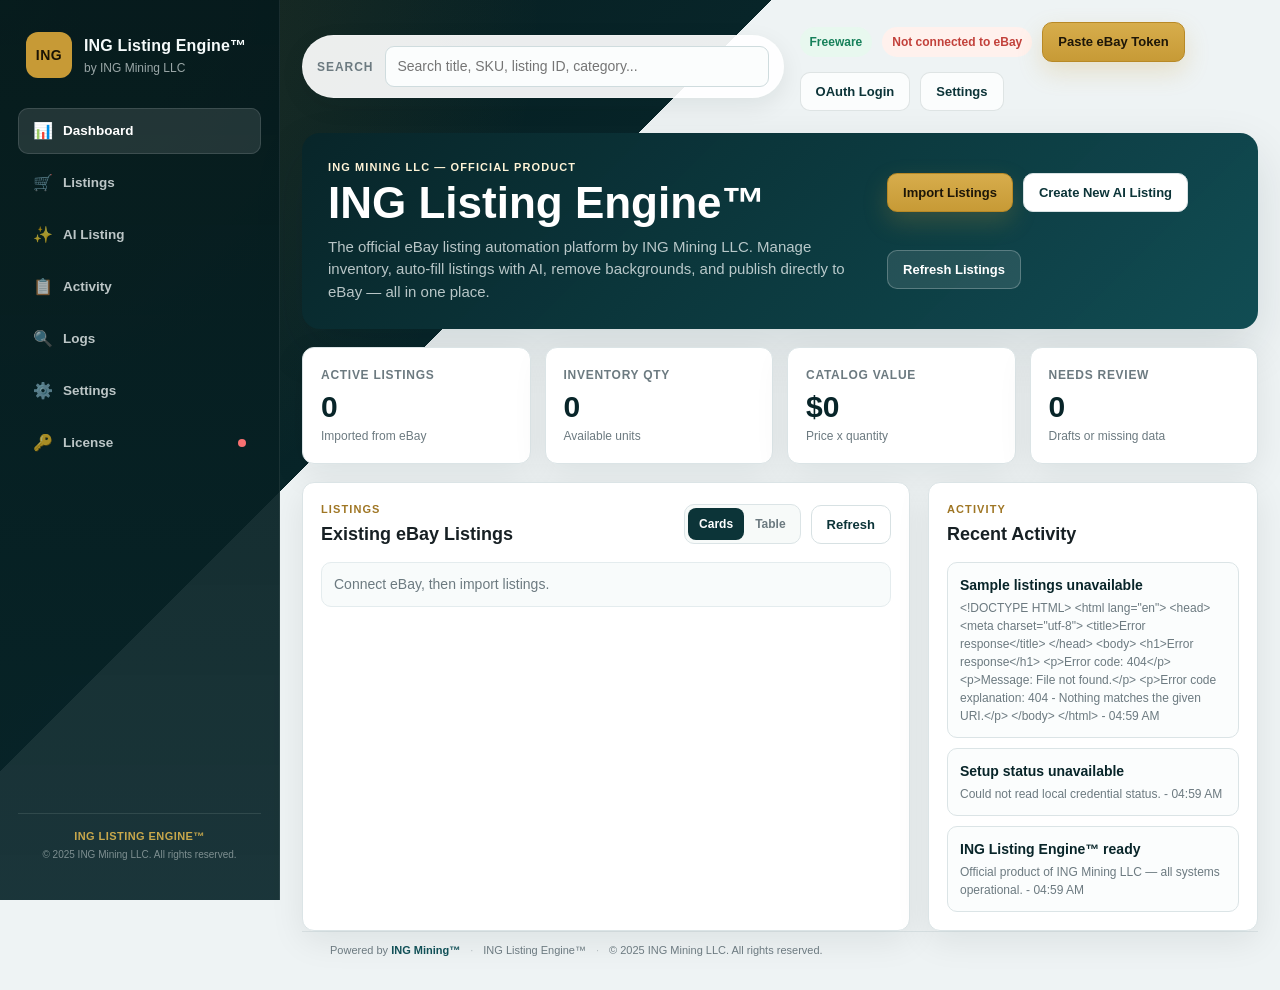
==== ING eBay AutoLister/wwwroot/index.html @ 57bc7557 "Make app freeware — no trial expiry, no pricing in UI TrialGuard always passes, trial status returns" ====
<!DOCTYPE html>
<html lang="en">
<head>
  <meta charset="UTF-8" />
  <meta name="viewport" content="width=device-width, initial-scale=1.0" />
  <title>ING Listing Engine™ | ING Mining LLC</title>
  <link rel="icon" type="image/svg+xml" href="favicon.svg" />
  <link rel="stylesheet" href="style.css?v=14" />
</head>
<body>
  <div class="app-shell">
    <aside class="sidebar">
      <div class="brand-lockup">
        <div class="brand-mark">ING</div>
        <div>
          <div class="brand-name">ING Listing Engine™</div>
          <div class="brand-sub">by ING Mining LLC</div>
        </div>
      </div>
      <nav class="nav-list" aria-label="Primary">
        <button class="nav-item active" type="button" data-page="dashboard"><span class="nav-icon">📊</span>Dashboard</button>
        <button class="nav-item" type="button" data-page="listings"><span class="nav-icon">🛒</span>Listings</button>
        <button class="nav-item" type="button" data-page="ai"><span class="nav-icon">✨</span>AI Listing</button>
        <button class="nav-item" type="button" data-page="activity"><span class="nav-icon">📋</span>Activity</button>
        <button class="nav-item" type="button" data-page="logs"><span class="nav-icon">🔍</span>Logs</button>
        <button class="nav-item" type="button" data-page="settings"><span class="nav-icon">⚙️</span>Settings</button>
        <button class="nav-item nav-license" id="nav-license-btn" type="button" data-page="license"><span class="nav-icon">🔑</span>License<span id="nav-license-dot" class="nav-license-dot dot-off"></span></button>
      </nav>
      <div class="sidebar-footer">
        <div class="sidebar-footer-brand">ING Listing Engine™</div>
        <div class="sidebar-footer-copy">&copy; 2025 ING Mining LLC. All rights reserved.</div>
      </div>
    </aside>

    <main class="main">
      <header class="topbar">
        <div class="search-wrap">
          <span class="search-icon">Search</span>
          <input id="global-search" type="search" placeholder="Search title, SKU, listing ID, category..." />
        </div>
        <div class="topbar-actions">
          <span id="trial-badge" class="badge badge-warn hidden" title="Trial status"></span>
          <span id="license-badge" class="badge badge-off" title="License status">Unlicensed</span>
          <span id="auth-status" class="badge badge-off">Not connected to eBay</span>
          <button id="btn-paste-token" class="btn btn-primary" type="button">Paste eBay Token</button>
          <button id="btn-connect" class="btn btn-ghost" type="button">OAuth Login</button>
          <button id="btn-disconnect" class="btn btn-ghost hidden" type="button">Disconnect</button>
          <button id="btn-settings" class="btn btn-ghost" type="button" title="API credentials">Settings</button>
        </div>
      </header>

      <!-- Token paste modal -->
      <div id="token-overlay" class="modal-overlay hidden">
        <div class="modal" style="max-width:520px">
          <div class="modal-header">
            <h2>Connect eBay Account</h2>
            <button id="btn-close-token" class="modal-close" type="button">✕</button>
          </div>
          <div style="padding:20px 24px 24px;display:grid;gap:16px">
            <p style="font-size:13px;color:var(--muted)">eBay sandbox OAuth is currently broken. Paste a User Token directly to connect — no OAuth needed.</p>
            <div style="background:#f0f9ff;border:1px solid #bae6fd;border-radius:8px;padding:14px;font-size:12px;line-height:1.6">
              <strong>How to get your token:</strong><br>
              1. <a href="https://developer.ebay.com/my/auth/?env=sandbox&index=0" target="_blank" style="color:#0064d2">Open eBay Developer Portal → User Tokens</a><br>
              2. Select your app → click <strong>"Get a User Token"</strong><br>
              3. Sign in with your sandbox test account<br>
              4. Copy the token and paste it below
            </div>
            <div>
              <label style="font-size:12px;font-weight:700;display:block;margin-bottom:6px">eBay User Token</label>
              <textarea id="token-input" rows="4" style="width:100%;border:1px solid var(--line);border-radius:8px;padding:10px;font-size:12px;font-family:monospace;resize:vertical" placeholder="AgAAAA..."></textarea>
            </div>
            <div style="display:flex;align-items:center;justify-content:space-between;gap:10px">
              <span id="token-msg" style="font-size:12px"></span>
              <button id="btn-save-token" class="btn btn-primary" type="button">Save Token</button>
            </div>
          </div>
        </div>
      </div>

      <div id="license-nag" class="license-nag hidden">
        <div class="license-nag-inner">
          <strong>ING AutoLister — Unlicensed Copy</strong>
          <span>Enter your license key in Settings to activate. <a href="https://ingmining.com" target="_blank" rel="noopener noreferrer">Get a key ↗</a></span>
          <button id="license-nag-settings" class="btn btn-primary small" type="button">Enter Key</button>
          <button id="license-nag-dismiss" class="btn btn-ghost small" type="button">Dismiss</button>
        </div>
      </div>

      <section id="dashboard-section" class="dashboard-section">
        <div class="hero-panel">
          <div>
            <p class="eyebrow">ING Mining LLC — Official Product</p>
            <h1>ING Listing Engine™</h1>
            <p class="hero-copy">The official eBay listing automation platform by ING Mining LLC. Manage inventory, auto-fill listings with AI, remove backgrounds, and publish directly to eBay — all in one place.</p>
          </div>
          <div class="hero-actions">
            <button id="btn-import-listings" class="btn btn-primary" type="button">Import Listings</button>
            <button id="btn-new-ai-listing" class="btn btn-secondary" type="button">Create New AI Listing</button>
            <button id="btn-refresh-dashboard" class="btn btn-ghost light" type="button">Refresh Listings</button>
          </div>
        </div>

        <div class="stats-grid">
          <article class="stat-card">
            <span class="stat-label">Active Listings</span>
            <strong id="stat-active">0</strong>
            <span class="stat-note">Imported from eBay</span>
          </article>
          <article class="stat-card">
            <span class="stat-label">Inventory Qty</span>
            <strong id="stat-quantity">0</strong>
            <span class="stat-note">Available units</span>
          </article>
          <article class="stat-card">
            <span class="stat-label">Catalog Value</span>
            <strong id="stat-value">$0</strong>
            <span class="stat-note">Price x quantity</span>
          </article>
          <article class="stat-card">
            <span class="stat-label">Needs Review</span>
            <strong id="stat-review">0</strong>
            <span class="stat-note">Drafts or missing data</span>
          </article>
        </div>

        <section class="content-grid">
          <div id="listings-section" class="panel listings-panel">
            <div class="panel-header">
              <div>
                <p class="eyebrow dark">Listings</p>
                <h2>Existing eBay Listings</h2>
              </div>
              <div class="panel-actions">
                <div class="view-toggle" aria-label="Listing view">
                  <button id="btn-card-view" class="toggle-btn active" type="button">Cards</button>
                  <button id="btn-table-view" class="toggle-btn" type="button">Table</button>
                </div>
                <button id="btn-refresh-listings" class="btn btn-secondary" type="button">Refresh</button>
              </div>
            </div>
            <div id="listings-feedback" class="listings-feedback">Connect eBay, then import listings.</div>
            <div id="listings-grid" class="listings-grid"></div>
            <div class="table-wrap">
              <table id="listings-table" class="listings-table">
                <thead>
                  <tr>
                    <th>Image</th>
                    <th>Title</th>
                    <th>Price</th>
                    <th>Qty</th>
                    <th>SKU</th>
                    <th>Listing ID</th>
                    <th>Status</th>
                    <th>Category</th>
                    <th>Last Updated</th>
                    <th>Watches</th>
                    <th>eBay</th>
                    <th></th>
                  </tr>
                </thead>
                <tbody id="listings-table-body"></tbody>
              </table>
            </div>
          </div>

          <aside class="panel activity-panel">
            <div class="panel-header compact">
              <div>
                <p class="eyebrow dark">Activity</p>
                <h2>Recent Activity</h2>
              </div>
            </div>
            <div id="activity-list" class="activity-list"></div>
          </aside>
        </section>
      </section>

      <!-- New AI Listing modal — full-screen -->
      <div id="new-listing-overlay" class="new-listing-overlay hidden">
        <div class="new-listing-modal">

          <!-- Chrome-style tab bar embedded in header -->
          <div class="new-listing-header">
            <div class="nl-header-brand">
              <span class="nl-header-title">ING Listing Engine™ <span style="font-weight:400;opacity:.6;font-size:11px">by ING Mining LLC</span></span>
            </div>
            <div id="nl-tab-bar" class="nl-tab-bar">
              <button id="nl-tab-new-btn" class="nl-tab-new-btn" type="button" title="New draft">+</button>
              <button id="nl-load-all-drafts-btn" class="nl-load-all-drafts-btn" type="button" title="Load all saved drafts as tabs">Open All Drafts</button>
              <button id="nl-clear-drafts-btn" class="nl-clear-drafts-btn" type="button" title="Delete all saved drafts and clear all tabs">Clear All</button>
            </div>
            <button id="nl-close" class="nl-close-btn" type="button" title="Close">✕</button>
          </div>

          <!-- URL browser bar -->
          <div class="nl-url-section">
            <div class="nl-url-bar">
              <div class="nl-url-icon">🔗</div>
              <input id="nl-url-input" type="url" class="nl-url-input"
                placeholder="Paste any product URL or eBay link — AI fills the form automatically" />
              <button id="nl-url-go" class="nl-url-go" type="button">Analyze</button>
            </div>
            <div class="nl-url-bar nl-bulk-bar">
              <div class="nl-url-icon" style="opacity:.7">📦</div>
              <input id="nl-bulk-url-input" type="url" class="nl-url-input"
                placeholder="Import multiple products — paste a collection or category page URL" />
              <button id="nl-bulk-go" class="nl-url-go nl-bulk-go" type="button">Import All</button>
            </div>
          </div>

          <div class="new-listing-body">

            <!-- Left: image + AI panel -->
            <div class="nl-image-panel">
              <p class="nl-section-heading">Photo &amp; Analysis</p>
              <p class="nl-panel-label">Product Photo</p>

              <div id="nl-drop-zone" class="nl-drop-zone" tabindex="0">
                <div class="nl-drop-icon"></div>
                <p class="nl-drop-title">Drop or paste a photo here</p>
                <p class="nl-drop-sub">or <span class="link">click to browse</span> &nbsp;·&nbsp; JPG, PNG, WEBP</p>
                <p class="nl-drop-hint">AI reads the image and fills all fields</p>
                <input id="nl-file-input" type="file" accept="image/*" hidden />
              </div>

              <div id="nl-preview-wrap" class="nl-preview-wrap hidden">
                <img id="nl-preview-img" alt="Product preview" />
                <div style="display:flex;gap:6px;flex-wrap:wrap;margin-top:6px">
                  <button id="nl-btn-clear" class="btn btn-ghost small" type="button">Clear image</button>
                </div>
              </div>

              <!-- Auto-generated cutout shown here after analysis -->
              <div id="nl-cutout-wrap" class="nl-cutout-wrap hidden">
                <p class="nl-panel-label" style="margin-top:10px">Picture 1 (BG Removed)</p>
                <div class="nl-cutout-img-wrap">
                  <img id="nl-cutout-img" alt="Background removed" />
                  <div id="nl-cutout-spinner" class="nl-cutout-spinner hidden">
                    <div class="nl-ai-spinner"></div>
                    <span>Removing background…</span>
                  </div>
                </div>
              </div>

              <div id="nl-ai-status" class="nl-ai-status hidden">
                <div class="nl-ai-spinner"></div>
                <span id="nl-ai-msg">Analyzing with AI...</span>
              </div>

              <div id="nl-ai-done" class="nl-ai-done hidden">
                <span class="nl-ai-check">✓</span>
                <span>AI analysis complete — review and edit fields</span>
                <div style="display:flex;gap:6px;margin-left:auto;flex-wrap:wrap">
                  <button id="nl-btn-reanalyze" class="btn btn-ghost small" type="button">Re-analyze</button>
                  <button id="nl-btn-improve-seo" class="btn btn-secondary small" type="button">Improve SEO + Description</button>
                </div>
              </div>

              <div id="nl-ai-error" class="nl-ai-error hidden">
                <span id="nl-ai-error-msg"></span>
                <button id="nl-btn-retry" class="btn btn-ghost small" type="button">Retry</button>
              </div>

              <!-- 6-slot listing photo grid -->
              <p class="nl-panel-label" style="margin-top:12px">Listing Photos</p>
              <div id="nl-photo-grid" class="nl-photo-grid"></div>
              <div id="nl-photo-upload-status" class="nl-photo-upload-status hidden"></div>

            </div>

            <!-- Right: listing form -->
            <div class="nl-form-panel">
              <p class="nl-section-heading">Listing Details</p>
              <form id="nl-form" autocomplete="off">

                <details class="form-panel" open>
                  <summary>Title &amp; Category</summary>
                  <div class="form-grid">
                    <div class="field full-width">
                      <label>Title <span class="char-count" id="nl-title-count">0 / 80</span></label>
                      <input id="nl-title" type="text" maxlength="80" placeholder="Keyword-rich listing title" />
                    </div>
                    <div class="field full-width">
                      <label>Subtitle <span class="char-count" id="nl-subtitle-count">0 / 55</span></label>
                      <input id="nl-subtitle" type="text" maxlength="55" placeholder="Optional secondary title" />
                    </div>
                    <div class="field full-width">
                      <label>Primary Category</label>
                      <div class="cat-search-wrap">
                        <input id="nl-category" type="text" placeholder="Type to search, or click Browse…" autocomplete="off" />
                        <button type="button" id="nl-cat-browse-btn" class="cat-browse-btn">Browse</button>
                        <ul id="nl-category-dropdown" class="cat-dropdown" hidden></ul>
                      </div>
                      <div class="cat-selected" id="nl-cat-selected" hidden>
                        <span id="nl-cat-selected-name"></span>
                        <span class="cat-id-badge" id="nl-cat-id-badge"></span>
                        <button type="button" class="cat-clear" id="nl-cat-clear" title="Clear">✕</button>
                      </div>
                      <input id="nl-category-id" type="hidden" />
                      <!-- Category tree browser panel -->
                      <div id="nl-cat-browser" class="cat-browser" hidden>
                        <div id="nl-cat-browser-trail" class="cat-browser-trail"></div>
                        <ul id="nl-cat-browser-list" class="cat-browser-list"></ul>
                      </div>
                    </div>
                    <div class="field">
                      <label>Secondary Category ID</label>
                      <input id="nl-secondary-category-id" type="text" placeholder="Optional" />
                    </div>
                  </div>
                </details>

                <details class="form-panel" open>
                  <summary>Condition</summary>
                  <div class="form-grid">
                    <div class="field">
                      <label>Condition</label>
                      <select id="nl-condition">
                        <option value="NEW">New</option>
                        <option value="LIKE_NEW">Like New / Open Box</option>
                        <option value="USED_EXCELLENT" selected>Used - Excellent</option>
                        <option value="USED_VERY_GOOD">Used - Very Good</option>
                        <option value="USED_GOOD">Used - Good</option>
                        <option value="USED_ACCEPTABLE">Used - Acceptable</option>
                        <option value="FOR_PARTS_OR_NOT_WORKING">For Parts / Not Working</option>
                      </select>
                    </div>
                    <div class="field full-width">
                      <label>Condition Description</label>
                      <input id="nl-condition-desc" type="text" placeholder="Tested, cleaned, cosmetic wear, missing parts…" />
                    </div>
                  </div>
                </details>

                <details class="form-panel" open>
                  <summary>Description</summary>
                  <div class="field">
                    <div class="desc-tab-bar">
                      <button class="desc-tab active" data-desc-tab="edit" type="button">Edit HTML</button>
                      <button class="desc-tab" data-desc-tab="text" type="button">Edit Text</button>
                      <button class="desc-tab" data-desc-tab="preview" type="button">Preview</button>
                      <span class="desc-tab-hint">eBay-safe HTML &nbsp;<span class="char-count" id="nl-desc-count">0 / 4000</span></span>
                    </div>
                    <div id="nl-desc-edit-wrap">
                      <textarea id="nl-description" rows="10" placeholder="Full listing description. HTML is supported and rendered live in Preview."></textarea>
                    </div>
                    <div id="nl-desc-text-wrap" class="hidden">
                      <textarea id="nl-desc-text" rows="10" placeholder="Edit as plain text. Paragraphs (blank lines) are preserved when switching back to HTML."></textarea>
                    </div>
                    <div id="nl-desc-preview-wrap" class="hidden">
                      <div id="nl-desc-preview" class="nl-desc-preview"></div>
                    </div>
                  </div>
                </details>

                <details class="form-panel" open>
                  <summary>Pricing &amp; Quantity</summary>
                  <div class="form-grid">
                    <div class="field">
                      <label>Buy It Now Price (USD)</label>
                      <input id="nl-price" type="number" step="0.01" min="0" placeholder="0.00" />
                    </div>
                    <div class="field">
                      <label>Quantity Available</label>
                      <input id="nl-quantity" type="number" min="1" value="1" />
                    </div>
                    <div class="field">
                      <label>Qty Limit Per Buyer</label>
                      <input id="nl-qty-limit" type="number" min="1" placeholder="No limit" />
                    </div>
                    <div class="field full-width">
                      <label class="toggle-label">
                        <input id="nl-best-offer" type="checkbox" />
                        <span>Enable Best Offer</span>
                      </label>
                    </div>
                    <div class="field" id="nl-best-offer-fields" style="display:none">
                      <label>Auto-Accept Price (USD)</label>
                      <input id="nl-auto-accept" type="number" step="0.01" min="0" />
                    </div>
                    <div class="field" id="nl-best-offer-decline" style="display:none">
                      <label>Auto-Decline Price (USD)</label>
                      <input id="nl-auto-decline" type="number" step="0.01" min="0" />
                    </div>
                  </div>
                </details>

                <details class="form-panel">
                  <summary>Product Identifiers</summary>
                  <div class="form-grid">
                    <div class="field"><label>Brand</label><input id="nl-brand" type="text" placeholder="Bitmain" /></div>
                    <div class="field"><label>MPN</label><input id="nl-mpn" type="text" placeholder="Manufacturer part number" /></div>
                    <div class="field"><label>UPC</label><input id="nl-upc" type="text" /></div>
                    <div class="field"><label>EAN</label><input id="nl-ean" type="text" /></div>
                    <div class="field"><label>ISBN</label><input id="nl-isbn" type="text" /></div>
                  </div>
                </details>

                <details class="form-panel">
                  <summary>Item Specifics</summary>
                  <div id="nl-specifics-list"></div>
                  <button type="button" id="nl-btn-add-specific" class="btn btn-ghost small">Add Row</button>
                </details>

                <details class="form-panel">
                  <summary>Shipping &amp; Package</summary>
                  <div class="form-grid">
                    <div class="field">
                      <label>Package Type</label>
                      <select id="nl-package-type">
                        <option value="LETTER">Letter</option>
                        <option value="LARGE_ENVELOPE_OR_FLAT_PACK">Large Envelope / Flat Pack</option>
                        <option value="PACKAGE_THICK_ENVELOPE" selected>Package / Thick Envelope</option>
                        <option value="MAILING_BOX">Mailing Box</option>
                        <option value="BULKY_GOODS">Bulky Goods</option>
                        <option value="VERY_LARGE_PACKAGE">Very Large Package</option>
                      </select>
                    </div>
                    <div class="field">
                      <label>Handling Time</label>
                      <select id="nl-handling-time">
                        <option value="1" selected>1 business day</option>
                        <option value="2">2 business days</option>
                        <option value="3">3 business days</option>
                        <option value="5">5 business days</option>
                      </select>
                    </div>
                    <div class="field"><label>Weight — Pounds</label><input id="nl-weight-lbs" type="number" min="0" value="0" /></div>
                    <div class="field"><label>Weight — Ounces</label><input id="nl-weight-oz" type="number" min="0" max="15" value="0" /></div>
                    <div class="field"><label>Length (inches)</label><input id="nl-length" type="number" min="0" step="0.1" /></div>
                    <div class="field"><label>Width (inches)</label><input id="nl-width" type="number" min="0" step="0.1" /></div>
                    <div class="field"><label>Height (inches)</label><input id="nl-height" type="number" min="0" step="0.1" /></div>
                    <div class="field"><label>Item Location ZIP</label><input id="nl-location-zip" type="text" maxlength="10" /></div>
                    <div class="field">
                      <label>Country</label>
                      <select id="nl-location-country">
                        <option value="US" selected>United States</option>
                        <option value="CN">China</option>
                        <option value="HK">Hong Kong</option>
                        <option value="CA">Canada</option>
                        <option value="GB">United Kingdom</option>
                        <option value="AU">Australia</option>
                        <option value="DE">Germany</option>
                        <option value="JP">Japan</option>
                        <option value="KR">South Korea</option>
                        <option value="TW">Taiwan</option>
                        <option value="SG">Singapore</option>
                        <option value="FR">France</option>
                        <option value="IT">Italy</option>
                        <option value="ES">Spain</option>
                        <option value="NL">Netherlands</option>
                        <option value="MX">Mexico</option>
                        <option value="IN">India</option>
                        <option value="BR">Brazil</option>
                      </select>
                    </div>
                  </div>
                </details>

                <details class="form-panel" open>
                  <summary>Seller Policies</summary>
                  <div class="form-grid">
                    <div class="field">
                      <label>Shipping / Fulfillment</label>
                      <select id="nl-fulfillment-sel"><option value="">— Select policy —</option></select>
                    </div>
                    <div class="field">
                      <label>Payment</label>
                      <select id="nl-payment-sel"><option value="">— Select policy —</option></select>
                    </div>
                    <div class="field">
                      <label>Return</label>
                      <select id="nl-return-sel"><option value="">— Select policy —</option></select>
                    </div>
                  </div>
                  <div style="display:flex;align-items:center;gap:8px;margin-top:8px">
                    <button type="button" id="nl-btn-load-policies" class="btn btn-ghost small">Reload Policies</button>
                    <span id="nl-policy-msg" class="sd-test-msg"></span>
                  </div>
                </details>

                <details class="form-panel">
                  <summary>Listing Options</summary>
                  <div class="form-grid">
                    <div class="field">
                      <label>Listing Format</label>
                      <select id="nl-format">
                        <option value="FIXED_PRICE" selected>Fixed Price</option>
                        <option value="AUCTION">Auction</option>
                      </select>
                    </div>
                    <div class="field" id="nl-duration-wrap" style="display:none">
                      <label>Auction Duration</label>
                      <select id="nl-duration">
                        <option value="1">1 day</option>
                        <option value="3">3 days</option>
                        <option value="5">5 days</option>
                        <option value="7" selected>7 days</option>
                        <option value="10">10 days</option>
                      </select>
                    </div>
                    <div class="field full-width">
                      <label class="toggle-label">
                        <input id="nl-private" type="checkbox" />
                        <span>Private listing</span>
                      </label>
                    </div>
                    <div class="field"><label>Charity Donation %</label><input id="nl-charity-pct" type="number" min="0" max="100" value="0" /></div>
                    <div class="field"><label>Charity ID</label><input id="nl-charity-id" type="text" /></div>
                  </div>
                </details>

              </form>
            </div>

          </div><!-- /.new-listing-body -->

          <div class="new-listing-footer">
            <div id="nl-result-msg" class="nl-result-msg"></div>
            <div class="nl-footer-actions">
              <span class="powered-by">Powered by ING Mining™</span>
              <button id="nl-btn-cancel" class="btn btn-ghost" type="button">Cancel</button>
              <button id="nl-btn-save-local" class="btn btn-secondary btn-large" type="button">Save Draft</button>
              <button id="nl-btn-publish" class="btn btn-primary btn-large" type="button">Publish to eBay</button>
            </div>
          </div>

        </div><!-- /.new-listing-modal -->
      </div><!-- /#new-listing-overlay -->

      <!-- ── License Page ─────────────────────────────────────────── -->
      <section id="license-section" class="panel license-page hidden">

        <div class="panel-header">
          <div>
            <p class="eyebrow dark">License</p>
            <h2>ING Listing Engine™ License</h2>
          </div>
        </div>

        <!-- Status banner -->
        <div id="lp-status-banner" class="lp-status-banner lp-unlicensed">
          <div id="lp-status-icon" class="lp-status-icon">🔑</div>
          <div>
            <div id="lp-tier-label" class="lp-tier-label">Unlicensed</div>
            <div id="lp-status-msg" class="lp-status-msg">Enter a license key below to activate</div>
          </div>
        </div>

        <!-- Activate card -->
        <div class="lp-card">
          <h3 class="lp-card-title">Activate License</h3>
          <div class="lp-activate-row">
            <input id="lp-key-input" type="text" class="lp-key-input" placeholder="ING-BETA-2025 · ING-FREE-XXXX · ING-PRO-XXXX" autocomplete="off" />
            <button id="lp-activate-btn" class="btn btn-primary" type="button">Activate</button>
          </div>
          <div id="lp-activate-msg" class="sd-test-msg" style="margin-top:8px"></div>
          <p class="lp-hint">Your key is saved locally on this machine. <a href="https://ingmining.com" target="_blank" rel="noopener noreferrer" class="link-ext">Get a key at ingmining.com ↗</a></p>
        </div>

        <!-- Freeware notice -->
        <div class="lp-beta-note" style="text-align:center;padding:24px 20px">
          <strong>ING Listing Engine™ is Freeware.</strong><br>
          No subscription, no expiry, no restrictions. Use key <code>ING-BETA-2025</code> to activate all features.
        </div>

      </section>

      <section id="settings-section" class="panel settings-panel hidden">
        <div class="panel-header">
          <div>
            <p class="eyebrow dark">Settings</p>
            <h2>Local System Status</h2>
          </div>
          <button id="btn-open-credentials" class="btn btn-secondary" type="button">API Credentials</button>
        </div>
        <div id="settings-status" class="settings-list"></div>

        <!-- Image Generation settings — visible directly on the Settings page -->
        <div class="setup-section imggen-settings-card">
          <h3>Image Generation</h3>
          <p style="font-size:13px;color:var(--muted);margin-bottom:14px">Generate AI product photos automatically when creating a new listing. Uses your local Stable Diffusion server or OpenAI DALL-E.</p>
          <div class="form-grid">
            <div class="field">
              <label>Mode</label>
              <select id="pg-imggen-mode">
                <option value="disabled">Disabled (no AI photos)</option>
                <option value="a1111">Local AUTOMATIC1111 (port 7860)</option>
                <option value="comfyui">Local ComfyUI (port 8188)</option>
                <option value="dalle">OpenAI DALL-E 3</option>
              </select>
            </div>
            <div id="pg-imggen-endpoint-wrap" class="field" style="display:none">
              <label>Local Server Endpoint</label>
              <input id="pg-imggen-endpoint" type="text" placeholder="http://127.0.0.1:7860" autocomplete="off" />
            </div>
            <div id="pg-imggen-model-wrap" class="field" style="display:none">
              <label>ComfyUI Checkpoint</label>
              <div style="display:flex;gap:6px;align-items:center">
                <select id="pg-imggen-model" style="flex:1">
                  <option value="">— click Load to fetch models —</option>
                </select>
                <button id="pg-imggen-load-models" class="btn btn-ghost small" type="button">Load Models</button>
              </div>
            </div>
          </div>
          <div class="imggen-test-row" style="margin-top:14px">
            <button id="pg-imggen-save" class="btn btn-primary" type="button">Save Settings</button>
            <button id="pg-imggen-test" class="btn btn-secondary" type="button">Test Connection</button>
            <span id="pg-imggen-msg" class="sd-test-msg"></span>
          </div>
          <p style="font-size:12px;color:var(--muted);margin-top:12px">
            Need a local AI image server?
            <a href="https://lykos.ai/" target="_blank" rel="noopener noreferrer" class="link-ext">Download Stability Matrix (easiest setup) ↗</a>
            &nbsp;&nbsp;
            <button id="pg-imggen-guide" class="btn btn-ghost small" type="button">Full Setup Guide</button>
          </p>
        <!-- Listing Defaults — pre-filled into every new listing -->
        <div class="setup-section imggen-settings-card">
          <h3>Listing Defaults</h3>
          <p style="font-size:13px;color:var(--muted);margin-bottom:14px">These values are pre-filled into every new listing. You can still change them per-listing in the modal.</p>
          <div class="form-grid">
            <div class="field">
              <label>Item Location ZIP</label>
              <input id="pg-default-zip" type="text" maxlength="10" placeholder="e.g. 90210" autocomplete="off" />
            </div>
            <div class="field">
              <label>Country</label>
              <select id="pg-default-country">
                <option value="US">United States</option>
                <option value="CN">China</option>
                <option value="HK">Hong Kong</option>
                <option value="CA">Canada</option>
                <option value="GB">United Kingdom</option>
                <option value="AU">Australia</option>
                <option value="DE">Germany</option>
                <option value="JP">Japan</option>
                <option value="KR">South Korea</option>
                <option value="TW">Taiwan</option>
                <option value="SG">Singapore</option>
                <option value="FR">France</option>
                <option value="IT">Italy</option>
                <option value="ES">Spain</option>
                <option value="NL">Netherlands</option>
                <option value="MX">Mexico</option>
                <option value="IN">India</option>
                <option value="BR">Brazil</option>
              </select>
            </div>
            <div class="field">
              <label>Package Type</label>
              <select id="pg-default-package-type">
                <option value="LETTER">Letter</option>
                <option value="LARGE_ENVELOPE_OR_FLAT_PACK">Large Envelope / Flat Pack</option>
                <option value="PACKAGE_THICK_ENVELOPE">Package / Thick Envelope</option>
                <option value="MAILING_BOX">Mailing Box</option>
                <option value="BULKY_GOODS">Bulky Goods</option>
                <option value="VERY_LARGE_PACKAGE">Very Large Package</option>
              </select>
            </div>
            <div class="field">
              <label>Handling Time</label>
              <select id="pg-default-handling">
                <option value="1">1 business day</option>
                <option value="2">2 business days</option>
                <option value="3">3 business days</option>
                <option value="5">5 business days</option>
              </select>
            </div>
            <div class="field"><label>Weight — Pounds</label><input id="pg-default-weight-lbs" type="number" min="0" value="0" /></div>
            <div class="field"><label>Weight — Ounces</label><input id="pg-default-weight-oz" type="number" min="0" max="15" value="0" /></div>
            <div class="field"><label>Length (inches)</label><input id="pg-default-length" type="number" min="0" step="0.1" value="0" /></div>
            <div class="field"><label>Width (inches)</label><input id="pg-default-width" type="number" min="0" step="0.1" value="0" /></div>
            <div class="field"><label>Height (inches)</label><input id="pg-default-height" type="number" min="0" step="0.1" value="0" /></div>
            <div class="field full-width">
              <label>Default Shipping / Fulfillment Policy ID</label>
              <input id="pg-default-fulfillment" type="text" placeholder="Policy ID — loaded from your eBay policies" autocomplete="off" />
              <small id="pg-default-fulfillment-name" style="color:var(--muted);font-size:11px;margin-top:3px;display:block"></small>
            </div>
            <div class="field full-width">
              <label style="display:flex;align-items:center;gap:8px;cursor:pointer">
                <input id="pg-default-best-offer" type="checkbox" />
                Enable Best Offer by default on every listing
              </label>
            </div>
          </div>
          <div class="imggen-test-row" style="margin-top:14px">
            <button id="pg-defaults-save" class="btn btn-primary" type="button">Save Defaults</button>
            <span id="pg-defaults-msg" class="sd-test-msg"></span>
          </div>
        </div>
        </div>
      </section>

      <section id="logs-section" class="panel logs-panel hidden">
        <div class="panel-header">
          <div>
            <p class="eyebrow dark">Logs</p>
            <h2>Recent API Actions</h2>
          </div>
          <button id="btn-refresh-logs" class="btn btn-secondary" type="button">Refresh</button>
        </div>
        <div id="logs-list" class="logs-list"></div>
      </section>

      <section id="form-section" class="panel form-section hidden">
        <div class="form-header">
          <div>
            <p class="eyebrow dark">Listing Editor</p>
            <h2>Edit Listing</h2>
          </div>
          <button type="button" id="btn-new-from-edit" class="btn btn-secondary">New AI Listing</button>
        </div>

        <form id="listing-form">
          <details class="form-panel" open>
            <summary>Title and Category</summary>
            <div class="form-grid">
              <div class="field full-width">
                <label>Title <span class="char-count" id="title-count">0 / 80</span></label>
                <input id="f-title" type="text" maxlength="80" placeholder="Keyword-rich listing title" />
              </div>
              <div class="field full-width">
                <label>Subtitle <span class="char-count" id="subtitle-count">0 / 55</span></label>
                <input id="f-subtitle" type="text" maxlength="55" placeholder="Optional secondary title" />
              </div>
              <div class="field">
                <label>Primary Category Name</label>
                <input id="f-category" type="text" placeholder="e.g. Electronics, Clothing, Tools, Collectibles" />
              </div>
              <div class="field">
                <label>Primary Category ID</label>
                <input id="f-category-id" type="text" placeholder="Category ID" />
              </div>
              <div class="field">
                <label>Secondary Category ID</label>
                <input id="f-secondary-category-id" type="text" placeholder="Optional" />
              </div>
            </div>
          </details>

          <details class="form-panel" open>
            <summary>Condition</summary>
            <div class="form-grid">
              <div class="field">
                <label>Condition</label>
                <select id="f-condition">
                  <option value="NEW">New</option>
                  <option value="LIKE_NEW">Like New / Open Box</option>
                  <option value="USED_EXCELLENT">Used - Excellent</option>
                  <option value="USED_VERY_GOOD">Used - Very Good</option>
                  <option value="USED_GOOD">Used - Good</option>
                  <option value="USED_ACCEPTABLE">Used - Acceptable</option>
                  <option value="FOR_PARTS_OR_NOT_WORKING">For Parts / Not Working</option>
                </select>
              </div>
              <div class="field full-width">
                <label>Condition Description</label>
                <input id="f-condition-desc" type="text" placeholder="Tested, cleaned, cosmetic wear, missing parts, etc." />
              </div>
            </div>
          </details>

          <details class="form-panel" open>
            <summary>Product Identifiers</summary>
            <div class="form-grid">
              <div class="field">
                <label>Brand</label>
                <input id="f-brand" type="text" placeholder="Bitmain" />
              </div>
              <div class="field">
                <label>MPN</label>
                <input id="f-mpn" type="text" placeholder="Manufacturer part number" />
              </div>
              <div class="field">
                <label>UPC</label>
                <input id="f-upc" type="text" placeholder="UPC" />
              </div>
              <div class="field">
                <label>EAN</label>
                <input id="f-ean" type="text" placeholder="EAN" />
              </div>
              <div class="field">
                <label>ISBN</label>
                <input id="f-isbn" type="text" placeholder="ISBN" />
              </div>
            </div>
          </details>

          <details class="form-panel" open>
            <summary>Item Specifics</summary>
            <div id="specifics-list"></div>
            <button type="button" id="btn-add-specific" class="btn btn-ghost small">Add Row</button>
          </details>

          <details class="form-panel" open>
            <summary>Photos</summary>
            <div id="photo-url-list" class="photo-url-list"></div>
            <button type="button" id="btn-add-photo-url" class="btn btn-ghost small">Add Photo URL</button>
          </details>

          <details class="form-panel" open>
            <summary>Description</summary>
            <div class="field">
              <label>Listing Description</label>
              <textarea id="f-description" rows="10" placeholder="Full listing description. HTML is supported."></textarea>
            </div>
          </details>

          <details class="form-panel" open>
            <summary>Pricing and Quantity</summary>
            <div class="form-grid">
              <div class="field">
                <label>Buy It Now Price (USD)</label>
                <input id="f-price" type="number" step="0.01" min="0" placeholder="0.00" />
              </div>
              <div class="field">
                <label>Quantity Available</label>
                <input id="f-quantity" type="number" min="1" value="1" />
              </div>
              <div class="field">
                <label>Qty Limit Per Buyer</label>
                <input id="f-qty-limit" type="number" min="1" placeholder="No limit" />
              </div>
              <div class="field full-width">
                <label class="toggle-label">
                  <input id="f-best-offer" type="checkbox" />
                  <span>Enable Best Offer</span>
                </label>
              </div>
              <div class="field" id="best-offer-fields" style="display:none">
                <label>Auto-Accept Price (USD)</label>
                <input id="f-auto-accept" type="number" step="0.01" min="0" />
              </div>
              <div class="field" id="best-offer-decline" style="display:none">
                <label>Auto-Decline Price (USD)</label>
                <input id="f-auto-decline" type="number" step="0.01" min="0" />
              </div>
            </div>
          </details>

          <details class="form-panel">
            <summary>Shipping and Package</summary>
            <div class="form-grid">
              <div class="field">
                <label>Package Type</label>
                <select id="f-package-type">
                  <option value="LETTER">Letter</option>
                  <option value="LARGE_ENVELOPE_OR_FLAT_PACK">Large Envelope / Flat Pack</option>
                  <option value="PACKAGE_THICK_ENVELOPE" selected>Package / Thick Envelope</option>
                  <option value="MAILING_BOX">Mailing Box</option>
                  <option value="BULKY_GOODS">Bulky Goods</option>
                  <option value="VERY_LARGE_PACKAGE">Very Large Package</option>
                </select>
              </div>
              <div class="field">
                <label>Handling Time</label>
                <select id="f-handling-time">
                  <option value="1" selected>1 business day</option>
                  <option value="2">2 business days</option>
                  <option value="3">3 business days</option>
                  <option value="5">5 business days</option>
                </select>
              </div>
              <div class="field">
                <label>Weight - Pounds</label>
                <input id="f-weight-lbs" type="number" min="0" value="0" />
              </div>
              <div class="field">
                <label>Weight - Ounces</label>
                <input id="f-weight-oz" type="number" min="0" max="15" value="0" />
              </div>
              <div class="field">
                <label>Length (inches)</label>
                <input id="f-length" type="number" min="0" step="0.1" />
              </div>
              <div class="field">
                <label>Width (inches)</label>
                <input id="f-width" type="number" min="0" step="0.1" />
              </div>
              <div class="field">
                <label>Height (inches)</label>
                <input id="f-height" type="number" min="0" step="0.1" />
              </div>
              <div class="field">
                <label>Item Location ZIP Code</label>
                <input id="f-location-zip" type="text" maxlength="10" />
              </div>
              <div class="field">
                <label>Item Location Country</label>
                <select id="f-location-country">
                  <option value="US" selected>United States</option>
                  <option value="CN">China</option>
                  <option value="HK">Hong Kong</option>
                  <option value="CA">Canada</option>
                  <option value="GB">United Kingdom</option>
                  <option value="AU">Australia</option>
                  <option value="DE">Germany</option>
                  <option value="JP">Japan</option>
                  <option value="KR">South Korea</option>
                  <option value="TW">Taiwan</option>
                  <option value="SG">Singapore</option>
                  <option value="FR">France</option>
                  <option value="IT">Italy</option>
                  <option value="ES">Spain</option>
                  <option value="NL">Netherlands</option>
                  <option value="MX">Mexico</option>
                  <option value="IN">India</option>
                  <option value="BR">Brazil</option>
                </select>
              </div>
            </div>
          </details>

          <details class="form-panel">
            <summary>Listing Options</summary>
            <div class="form-grid">
              <div class="field">
                <label>Listing Format</label>
                <select id="f-format">
                  <option value="FIXED_PRICE" selected>Fixed Price</option>
                  <option value="AUCTION">Auction</option>
                </select>
              </div>
              <div class="field" id="duration-wrap">
                <label>Auction Duration</label>
                <select id="f-duration">
                  <option value="1">1 day</option>
                  <option value="3">3 days</option>
                  <option value="5">5 days</option>
                  <option value="7" selected>7 days</option>
                  <option value="10">10 days</option>
                </select>
              </div>
              <div class="field full-width">
                <label class="toggle-label">
                  <input id="f-private" type="checkbox" />
                  <span>Private listing</span>
                </label>
              </div>
              <div class="field">
                <label>Charity Donation %</label>
                <input id="f-charity-pct" type="number" min="0" max="100" value="0" />
              </div>
              <div class="field">
                <label>Charity ID</label>
                <input id="f-charity-id" type="text" />
              </div>
            </div>
          </details>

          <div class="form-actions">
            <button type="submit" id="btn-post" class="btn btn-primary btn-large">Preview Draft</button>
            <button type="button" id="btn-create-ebay-draft" class="btn btn-secondary btn-large hidden">Create eBay Draft</button>
            <button type="button" id="btn-update" class="btn btn-primary btn-large hidden">Save Changes</button>
            <button type="button" id="btn-revise-ebay" class="btn btn-danger btn-large hidden">Revise eBay</button>
            <button type="button" id="btn-new-listing" class="btn btn-ghost hidden">New Listing</button>
          </div>

          <div id="draft-preview-panel" class="draft-preview hidden" aria-live="polite"></div>
        </form>
      </section>

      <div id="result" class="hidden"></div>

      <footer class="app-footer">
        <span>Powered by <strong>ING Mining™</strong></span>
        <span class="app-footer-divider">·</span>
        <span>ING Listing Engine™</span>
        <span class="app-footer-divider">·</span>
        <span>&copy; 2025 ING Mining LLC. All rights reserved.</span>
      </footer>
    </main>
  </div>

  <div id="setup-overlay" class="modal-overlay hidden">
    <div class="modal">
      <div class="modal-header">
        <h2>API Credentials</h2>
        <button id="btn-close-setup" class="modal-close" type="button" title="Close">X</button>
      </div>
      <p class="modal-desc">Credentials are saved locally on this machine and used only for the configured APIs.</p>

      <div class="setup-section">
        <h3>License</h3>
        <div class="field">
          <label>License Key</label>
          <div style="display:flex;gap:8px;align-items:center">
            <input id="s-license-key" type="text" placeholder="ING-FREE-XXXX or ING-PRO-XXXX" autocomplete="off" style="flex:1" />
            <button id="btn-activate-license" class="btn btn-secondary" type="button">Activate</button>
          </div>
        </div>
        <div id="license-activate-msg" class="sd-test-msg" style="margin-top:6px"></div>
      </div>

      <div class="setup-section">
        <h3>AI Provider</h3>
        <div class="field">
          <label>Anthropic API Key <span class="hint-inline">— listing analysis</span> <a href="https://console.anthropic.com/settings/keys" target="_blank" class="link-ext">Get key</a></label>
          <input id="s-anthropic-key" type="password" placeholder="sk-ant-..." autocomplete="off" />
        </div>
        <div class="field">
          <label>OpenAI API Key <span class="hint-inline">— AI product photo generation (DALL-E 3)</span> <a href="https://platform.openai.com/api-keys" target="_blank" class="link-ext">Get key</a></label>
          <input id="s-openai-key" type="password" placeholder="sk-..." autocomplete="off" />
        </div>
      </div>

      <div class="setup-section">
        <h3>eBay Developer</h3>
        <div class="setup-env">
          <label class="toggle-label">
            <input id="s-sandbox" type="checkbox" checked />
            <span>Use Sandbox</span>
          </label>
        </div>
        <div class="field">
          <label>App ID (Client ID)</label>
          <input id="s-client-id" type="text" placeholder="YourApp-PRD-xxxxxxxxxxxxxxxx" autocomplete="off" />
        </div>
        <div class="field">
          <label>Dev ID</label>
          <input id="s-dev-id" type="text" placeholder="bb959ee9-..." autocomplete="off" />
        </div>
        <div class="field">
          <label>Cert ID (Client Secret)</label>
          <input id="s-client-secret" type="password" placeholder="PRD-..." autocomplete="off" />
        </div>
        <div class="field">
          <label>RuName <span class="hint-inline">Sandbox only; Production uses the RuName you configured</span></label>
          <input id="s-runame" type="text" placeholder="YourName-AppName-PRD-xxxxxxxx" autocomplete="off" />
        </div>
        <p class="modal-note">Production OAuth uses the RuName saved above. Configure that RuName's accepted URL in your eBay developer portal, then complete the OAuth flow and paste the full redirect URL below.</p>
        <div class="field">
          <label>Paste eBay OAuth Redirect URL</label>
          <textarea id="s-oauth-redirect-url" rows="3" placeholder="https://your-oauth-redirect-url?code=...&state=..." autocomplete="off"></textarea>
        </div>
        <div class="modal-actions compact-actions">
          <div id="oauth-redirect-msg"></div>
          <button id="btn-exchange-oauth-redirect" class="btn btn-secondary" type="button">Exchange Production OAuth URL</button>
        </div>
        <div class="field">
          <label>User Token <span class="hint-inline">optional</span></label>
          <input id="s-user-token" type="password" placeholder="AgAAAA..." autocomplete="off" />
        </div>
      </div>

      <div class="setup-section">
        <h3>Image Generation</h3>
        <button id="btn-open-imggen-setup" class="btn btn-secondary" type="button" style="margin-bottom:14px">Open Setup Guide</button>
        <div class="field">
          <label>Mode</label>
          <select id="s-image-gen-mode">
            <option value="disabled">Disabled (no AI photos)</option>
            <option value="local_sd">Local Stable Diffusion</option>
            <option value="dalle">OpenAI DALL-E 3</option>
          </select>
        </div>

        <div id="s-local-sd-fields" style="display:none">
          <div class="field" style="margin-top:12px">
            <label>Backend</label>
            <select id="s-local-sd-backend">
              <option value="automatic1111">AUTOMATIC1111 (WebUI)</option>
              <option value="comfyui">ComfyUI</option>
            </select>
          </div>
          <div class="field" style="margin-top:12px">
            <label>Local Server Endpoint</label>
            <input id="s-local-sd-endpoint" type="text" placeholder="http://127.0.0.1:7860" autocomplete="off" />
          </div>
          <div id="s-comfyui-model-field" class="field" style="display:none;margin-top:12px">
            <label>ComfyUI Checkpoint</label>
            <div style="display:flex;gap:6px;align-items:center">
              <select id="s-local-sd-model" style="flex:1">
                <option value="">— click Load to fetch models —</option>
              </select>
              <button id="s-btn-load-models" class="btn btn-ghost small" type="button">Load Models</button>
            </div>
          </div>
          <div class="modal-actions compact-actions" style="margin-top:12px">
            <div id="sd-test-msg" class="sd-test-msg"></div>
            <button id="btn-test-sd" class="btn btn-secondary" type="button">Test Local Image Server</button>
          </div>
        </div>

        <div class="field" style="margin-top:12px">
          <label>Image Prompt Template <span class="hint-inline">use {ITEM} for the product name</span></label>
          <textarea id="s-image-prompt" rows="3" placeholder="Professional ecommerce product photo of {ITEM}, white seamless background, studio lighting, realistic detail, marketplace listing photography, no text, no watermarks" autocomplete="off"></textarea>
        </div>
      </div>

      <div class="setup-section">
        <h3>eBay Business Policies</h3>

        <div class="policy-load-row">
          <button id="btn-load-policies" class="btn btn-secondary" type="button">Load Policies from eBay</button>
          <span id="policy-load-msg" class="sd-test-msg"></span>
          <a href="https://www.ebay.com/sh/m/businesspolicy" target="_blank" rel="noopener noreferrer" class="policy-hub-link">Manage in Seller Hub ↗</a>
        </div>

        <div id="policy-selects" class="setup-grid hidden">
          <div class="field">
            <label>Shipping / Fulfillment Policy</label>
            <select id="s-fulfillment-sel"><option value="">— Select policy —</option></select>
          </div>
          <div class="field">
            <label>Payment Policy</label>
            <select id="s-payment-sel"><option value="">— Select policy —</option></select>
          </div>
          <div class="field">
            <label>Return Policy</label>
            <select id="s-return-sel"><option value="">— Select policy —</option></select>
          </div>
        </div>

        <div class="setup-grid" style="margin-top:10px">
          <div class="field">
            <label>Fulfillment Policy ID <span class="hint-inline">auto-filled above or paste manually</span></label>
            <input id="s-fulfillment" type="text" placeholder="e.g. 12345678" autocomplete="off" />
          </div>
          <div class="field">
            <label>Payment Policy ID <span class="hint-inline">auto-filled above or paste manually</span></label>
            <input id="s-payment" type="text" placeholder="e.g. 12345678" autocomplete="off" />
          </div>
          <div class="field">
            <label>Return Policy ID <span class="hint-inline">auto-filled above or paste manually</span></label>
            <input id="s-return" type="text" placeholder="e.g. 12345678" autocomplete="off" />
          </div>
        </div>
      </div>

      <div class="modal-actions">
        <div id="setup-status-msg"></div>
        <button id="btn-save-setup" class="btn btn-primary" type="button">Save and Connect eBay</button>
      </div>
    </div>
  </div>

  <!-- ── Image Generator Setup Modal ─────────────────────────────── -->
  <div id="imggen-setup-overlay" class="modal-overlay hidden" tabindex="-1">
    <div class="modal imggen-setup-modal">
      <div class="modal-header">
        <h2>Local Image Generator Setup</h2>
        <button id="imggen-close" class="modal-close" type="button" title="Close">X</button>
      </div>

      <!-- Detection banner -->
      <div id="imggen-detect-banner" class="imggen-detect-banner detecting">
        <span id="imggen-detect-text">Checking for running image servers...</span>
      </div>

      <!-- Option tabs -->
      <div class="imggen-tabs">
        <button class="imggen-tab active" data-imggen-tab="stability">Stability Matrix <span class="imggen-recommended-tag">Recommended</span></button>
        <button class="imggen-tab" data-imggen-tab="a1111">AUTOMATIC1111</button>
        <button class="imggen-tab" data-imggen-tab="comfyui">ComfyUI</button>
      </div>

      <!-- Stability Matrix panel -->
      <div id="imggen-panel-stability" class="imggen-panel">
        <p class="imggen-desc">Stability Matrix is a one-click manager for local AI image generation on Windows. It installs Python, CUDA drivers, and models automatically — no command line knowledge required.</p>
        <ol class="imggen-steps">
          <li>Click <strong>Download Stability Matrix</strong> below — this opens <code>lykos.ai</code> (official site)</li>
          <li>Download and run <code>StabilityMatrix-win-x64.exe</code></li>
          <li>In Stability Matrix, click <strong>Add Package</strong> and choose <strong>ComfyUI</strong> or <strong>AUTOMATIC1111 Web UI</strong></li>
          <li>Let it install — allow 15–30 minutes and about 20 GB of free disk space for models</li>
          <li>In the <strong>Models</strong> tab, download an SDXL model (e.g. <em>Stable Diffusion XL Base 1.0</em>)</li>
          <li>Click <strong>Launch</strong> in Stability Matrix to start your image server</li>
          <li>Click <strong>Test Connection</strong> below — this app will detect your server automatically</li>
        </ol>
        <a href="https://lykos.ai/" target="_blank" rel="noopener noreferrer" class="btn btn-primary imggen-download-btn">Download Stability Matrix (lykos.ai)</a>
      </div>

      <!-- AUTOMATIC1111 panel -->
      <div id="imggen-panel-a1111" class="imggen-panel hidden">
        <p class="imggen-desc">Install AUTOMATIC1111 Stable Diffusion Web UI manually. Requires Python 3.10 and Git. Recommended for users comfortable with the command line.</p>
        <ol class="imggen-steps">
          <li>Install <strong>Python 3.10</strong> from <code>python.org</code> — tick "Add Python to PATH" during setup</li>
          <li>Install <strong>Git</strong> from <code>git-scm.com</code></li>
          <li>Open a terminal and run:<br><code>git clone https://github.com/AUTOMATIC1111/stable-diffusion-webui</code></li>
          <li>Edit <code>webui-user.bat</code> — set <code>COMMANDLINE_ARGS=--api</code> (required for this app to connect)</li>
          <li>Run <code>webui.bat</code> — first run downloads ~5 GB of dependencies automatically</li>
          <li>Once running, the server is at <strong>http://127.0.0.1:7860</strong></li>
          <li>Click <strong>Test Connection</strong> below</li>
        </ol>
      </div>

      <!-- ComfyUI panel -->
      <div id="imggen-panel-comfyui" class="imggen-panel hidden">
        <p class="imggen-desc">Install ComfyUI — a node-based Stable Diffusion interface. More efficient than AUTOMATIC1111, but requires manual model placement and checkpoint name configuration.</p>
        <ol class="imggen-steps">
          <li>Download the <strong>ComfyUI standalone Windows package</strong> from github.com/comfyanonymous/ComfyUI/releases</li>
          <li>Extract the zip to a folder such as <code>C:\ComfyUI</code></li>
          <li>Download an SDXL model (e.g. from <code>civitai.com</code> or Hugging Face) and place it in <code>ComfyUI\models\checkpoints\</code></li>
          <li>Run <code>run_nvidia_gpu.bat</code> (or <code>run_cpu.bat</code> if you have no NVIDIA GPU)</li>
          <li>The server starts at <strong>http://127.0.0.1:8188</strong></li>
          <li>Enter the exact checkpoint filename in the <strong>Model Name</strong> field below (e.g. <code>sd_xl_base_1.0.safetensors</code>)</li>
          <li>Click <strong>Test Connection</strong> below</li>
        </ol>
      </div>

      <!-- Connection settings -->
      <div class="imggen-connection-section">
        <h4>Connection Settings</h4>
        <div class="imggen-connection-grid">
          <div class="field">
            <label>Backend</label>
            <select id="imggen-backend">
              <option value="automatic1111">AUTOMATIC1111</option>
              <option value="comfyui">ComfyUI</option>
            </select>
          </div>
          <div class="field">
            <label>Server URL</label>
            <input id="imggen-endpoint" type="text" value="http://127.0.0.1:7860" autocomplete="off" />
          </div>
          <div id="imggen-model-wrap" class="field" style="display:none">
            <label>Checkpoint Name <span class="hint-inline">must match a model loaded in ComfyUI</span></label>
            <input id="imggen-model" type="text" placeholder="sd_xl_base_1.0.safetensors" autocomplete="off" />
          </div>
        </div>
        <div class="imggen-test-row">
          <button id="imggen-btn-test" class="btn btn-secondary" type="button">Test Connection</button>
          <span id="imggen-test-msg" class="sd-test-msg"></span>
        </div>
      </div>

      <div class="modal-actions">
        <button id="imggen-btn-cancel" class="btn btn-ghost" type="button">Close</button>
        <button id="imggen-btn-save" class="btn btn-primary" type="button">Enable &amp; Save</button>
      </div>
    </div>
  </div>

  <!-- Trial paywall removed — app is freeware -->

  <script src="app.js?v=14"></script>
</body>
</html>
---- ING eBay AutoLister/wwwroot/style.css ----
*, *::before, *::after { box-sizing: border-box; margin: 0; padding: 0; }

/* Ensure HTML hidden attribute always wins over display rules */
[hidden] { display: none !important; }

:root {
  --teal-950: #061b1d;
  --teal-900: #082529;
  --teal-800: #0c3438;
  --teal-700: #115057;
  --gold: #c79a36;
  --gold-dark: #9f7624;
  --gold-soft: #fff4d7;
  --ink: #172024;
  --muted: #6c7a80;
  --line: #dbe4e6;
  --page: #eef3f4;
  --card: #ffffff;
  --soft: #f7faf9;
  --success: #16805a;
  --danger: #c2413b;
  --warning: #a66b14;
  --shadow: 0 20px 50px rgba(5, 35, 38, .12);
  --radius: 12px;
}

body {
  min-height: 100vh;
  background:
    radial-gradient(circle at top left, rgba(199, 154, 54, .16), transparent 34rem),
    linear-gradient(135deg, var(--teal-950), var(--teal-900) 34%, var(--page) 34%);
  color: var(--ink);
  font-family: Inter, "Segoe UI", Roboto, Arial, sans-serif;
  font-size: 14px;
  line-height: 1.5;
}

button, input, select, textarea { font: inherit; }
button { cursor: pointer; }

.app-shell {
  display: grid;
  grid-template-columns: 280px minmax(0, 1fr);
  min-height: 100vh;
}

.sidebar {
  position: sticky;
  top: 0;
  height: 100vh;
  display: flex;
  flex-direction: column;
  padding: 24px 18px;
  color: #f6fbfb;
  background: linear-gradient(180deg, rgba(6, 27, 29, .96), rgba(8, 37, 41, .92));
  border-right: 1px solid rgba(255, 255, 255, .08);
}

.sidebar-footer {
  margin-top: auto;
  padding: 14px 16px;
  border-top: 1px solid rgba(255,255,255,.1);
  text-align: center;
}
.sidebar-footer-brand {
  font-size: 11px;
  font-weight: 700;
  color: #c9a84c;
  letter-spacing: .04em;
  text-transform: uppercase;
}
.sidebar-footer-copy {
  font-size: 10px;
  color: rgba(246,251,251,.45);
  margin-top: 3px;
}

.brand-lockup {
  display: flex;
  align-items: center;
  gap: 12px;
  padding: 8px 8px 24px;
}

.brand-mark {
  display: grid;
  place-items: center;
  width: 46px;
  height: 46px;
  border-radius: 12px;
  background: var(--gold);
  color: #1a1305;
  font-weight: 900;
  letter-spacing: .04em;
}

.brand-name {
  font-size: 16px;
  font-weight: 800;
  letter-spacing: .01em;
}

.brand-sub {
  color: rgba(246, 251, 251, .62);
  font-size: 12px;
  margin-top: 1px;
}

.nav-list {
  display: grid;
  gap: 6px;
  margin-top: 6px;
  flex: 1;
  align-content: start;
}

.nav-item {
  width: 100%;
  border: 1px solid transparent;
  border-radius: 10px;
  padding: 10px 14px;
  background: transparent;
  color: rgba(246, 251, 251, .76);
  text-align: left;
  font-weight: 600;
  font-size: 13.5px;
  display: flex;
  align-items: center;
  gap: 10px;
  transition: background .12s, color .12s;
}

.nav-item .nav-icon {
  font-size: 16px;
  width: 20px;
  text-align: center;
  flex-shrink: 0;
  opacity: .85;
}

.nav-item:hover,
.nav-item.active {
  background: rgba(255, 255, 255, .11);
  border-color: rgba(255, 255, 255, .12);
  color: #ffffff;
}

.nav-item.active .nav-icon { opacity: 1; }

.nav-license { position: relative; }
.nav-license-dot {
  width: 8px; height: 8px;
  border-radius: 50%;
  margin-left: auto;
  flex-shrink: 0;
}
.dot-off  { background: #f87171; }
.dot-on   { background: #4ade80; }
.dot-warn { background: #facc15; }

.sidebar-card {
  margin-top: 28px;
  padding: 16px;
  border: 1px solid rgba(255, 255, 255, .12);
  border-radius: 12px;
  background: rgba(255, 255, 255, .08);
}

.sidebar-card-label {
  display: block;
  color: var(--gold-soft);
  font-size: 11px;
  font-weight: 800;
  text-transform: uppercase;
  letter-spacing: .08em;
}

.sidebar-card strong {
  display: block;
  margin-top: 5px;
  color: #ffffff;
}

.sidebar-card p {
  margin-top: 6px;
  color: rgba(246, 251, 251, .68);
  font-size: 12px;
}

.main {
  min-width: 0;
  padding: 22px;
}

.topbar {
  display: flex;
  align-items: center;
  justify-content: space-between;
  gap: 16px;
  margin-bottom: 22px;
}

.search-wrap {
  display: flex;
  align-items: center;
  gap: 12px;
  width: min(620px, 100%);
  padding: 10px 14px;
  border: 1px solid rgba(255, 255, 255, .24);
  border-radius: 999px;
  background: rgba(255, 255, 255, .92);
  box-shadow: 0 8px 24px rgba(6, 27, 29, .08);
}

.search-icon {
  color: var(--muted);
  font-size: 12px;
  font-weight: 750;
  text-transform: uppercase;
  letter-spacing: .08em;
}

.search-wrap input {
  width: 100%;
  border: 0;
  outline: 0;
  background: transparent;
  color: var(--ink);
}

.topbar-actions,
.hero-actions,
.panel-actions,
.form-actions {
  display: flex;
  align-items: center;
  gap: 10px;
  flex-wrap: wrap;
}

.btn {
  display: inline-flex;
  align-items: center;
  justify-content: center;
  gap: 8px;
  min-height: 38px;
  padding: 9px 15px;
  border: 1px solid transparent;
  border-radius: 10px;
  font-size: 13px;
  font-weight: 750;
  transition: transform .15s ease, background .15s ease, border-color .15s ease, box-shadow .15s ease;
}

.btn:hover:not(:disabled) {
  transform: translateY(-1px);
}

.btn:disabled {
  opacity: .55;
  cursor: not-allowed;
}

.btn-primary {
  background: linear-gradient(180deg, #d7ad4c, var(--gold));
  border-color: #b88926;
  color: #1d1608;
  box-shadow: 0 10px 24px rgba(199, 154, 54, .22);
}

.btn-primary:hover:not(:disabled) {
  background: linear-gradient(180deg, #e2bb5d, #c99527);
}

.btn-secondary {
  background: #ffffff;
  border-color: #d7e1e3;
  color: var(--teal-800);
}

.btn-danger {
  background: #fff1ed;
  border-color: #f2b8ad;
  color: var(--danger);
}

.btn-danger:hover:not(:disabled) {
  background: #ffe2dc;
}

.btn-ghost {
  background: rgba(255, 255, 255, .78);
  border-color: rgba(10, 50, 54, .12);
  color: var(--teal-800);
}

.btn-ghost.light {
  background: rgba(255, 255, 255, .10);
  border-color: rgba(255, 255, 255, .24);
  color: #ffffff;
}

.btn.small {
  min-height: 32px;
  padding: 6px 11px;
  font-size: 12px;
}

.btn-large {
  min-height: 44px;
  padding-inline: 24px;
}

.badge {
  display: inline-flex;
  align-items: center;
  min-height: 30px;
  padding: 5px 10px;
  border-radius: 999px;
  font-size: 12px;
  font-weight: 800;
  white-space: nowrap;
}

.badge-off {
  background: #fff1ed;
  color: var(--danger);
}

.badge-on {
  background: #e8f8ef;
  color: var(--success);
}

.badge-ai {
  background: var(--gold-soft);
  color: var(--gold-dark);
}

.badge-safe {
  background: var(--gold-soft);
  color: var(--gold-dark);
  border: 1px solid rgba(159, 118, 36, .25);
}

.hero-panel {
  display: flex;
  justify-content: space-between;
  gap: 24px;
  margin-bottom: 18px;
  padding: 26px;
  border-radius: 18px;
  background:
    linear-gradient(135deg, rgba(8, 37, 41, .98), rgba(17, 80, 87, .92)),
    var(--teal-900);
  color: #ffffff;
  box-shadow: var(--shadow);
}

.hero-panel h1 {
  margin-top: 4px;
  font-size: clamp(28px, 4vw, 44px);
  line-height: 1.05;
  letter-spacing: 0;
}

.hero-copy {
  max-width: 690px;
  margin-top: 10px;
  color: rgba(246, 251, 251, .74);
  font-size: 15px;
}

.draft-safety-note {
  display: inline-flex;
  margin-top: 14px;
  padding: 8px 11px;
  border: 1px solid rgba(255, 244, 215, .32);
  border-radius: 999px;
  background: rgba(255, 244, 215, .10);
  color: var(--gold-soft);
  font-size: 12px;
  font-weight: 800;
}

.eyebrow {
  color: var(--gold-soft);
  font-size: 11px;
  font-weight: 900;
  letter-spacing: .1em;
  text-transform: uppercase;
}

.eyebrow.dark {
  color: var(--gold-dark);
}

.stats-grid {
  display: grid;
  grid-template-columns: repeat(4, minmax(0, 1fr));
  gap: 14px;
  margin-bottom: 18px;
}

.stat-card,
.panel,
.modal {
  background: var(--card);
  border: 1px solid var(--line);
  border-radius: var(--radius);
  box-shadow: 0 10px 34px rgba(6, 27, 29, .08);
}

.stat-card {
  padding: 18px;
}

.stat-label,
.stat-note {
  display: block;
  color: var(--muted);
  font-size: 12px;
}

.stat-label {
  font-weight: 800;
  text-transform: uppercase;
  letter-spacing: .06em;
}

.stat-card strong {
  display: block;
  margin: 8px 0 5px;
  color: var(--teal-900);
  font-size: 30px;
  line-height: 1;
}

.content-grid {
  display: grid;
  grid-template-columns: minmax(0, 1fr) 330px;
  gap: 18px;
}

.panel {
  padding: 18px;
}

.panel-header {
  display: flex;
  align-items: center;
  justify-content: space-between;
  gap: 14px;
  margin-bottom: 14px;
}

.panel-header h2 {
  margin-top: 3px;
  font-size: 18px;
  letter-spacing: 0;
}

.panel-header.compact {
  align-items: flex-start;
}

.view-toggle {
  display: inline-flex;
  padding: 3px;
  border: 1px solid var(--line);
  border-radius: 10px;
  background: var(--soft);
}

.toggle-btn {
  border: 0;
  border-radius: 8px;
  padding: 7px 11px;
  background: transparent;
  color: var(--muted);
  font-size: 12px;
  font-weight: 800;
}

.toggle-btn.active {
  background: var(--teal-800);
  color: #ffffff;
}

.listings-feedback {
  margin-bottom: 12px;
  padding: 11px 12px;
  border: 1px solid #e4ecee;
  border-radius: 10px;
  background: #f8fbfb;
  color: var(--muted);
}

.listings-grid {
  display: grid;
  grid-template-columns: repeat(auto-fill, minmax(240px, 1fr));
  gap: 14px;
}

.listing-card {
  display: grid;
  gap: 11px;
  padding: 12px;
  border: 1px solid var(--line);
  border-radius: 12px;
  background: #ffffff;
  transition: border-color .15s ease, transform .15s ease, box-shadow .15s ease;
}

.listing-card:hover,
.listing-card.active {
  border-color: rgba(199, 154, 54, .75);
  box-shadow: 0 14px 30px rgba(6, 27, 29, .10);
  transform: translateY(-1px);
}

.listing-media,
.listing-card img {
  width: 100%;
  aspect-ratio: 4 / 3;
  border-radius: 10px;
  object-fit: contain;
  background: #eef4f5;
}

.listing-media {
  display: grid;
  place-items: center;
  color: var(--muted);
  font-weight: 800;
}

.listing-media strong {
  display: grid;
  place-items: center;
  width: 52px;
  height: 52px;
  border-radius: 999px;
  background: var(--teal-800);
  color: var(--gold-soft);
  font-size: 14px;
}

.listing-media span {
  margin-top: 8px;
  font-size: 12px;
}

.listing-title {
  min-height: 42px;
  color: var(--ink);
  font-weight: 800;
  line-height: 1.28;
}

.listing-meta {
  display: grid;
  grid-template-columns: 1fr 1fr;
  gap: 8px;
  color: var(--muted);
  font-size: 12px;
}

.listing-meta strong {
  display: block;
  color: var(--ink);
  font-size: 13px;
}

.listing-footer {
  display: flex;
  justify-content: space-between;
  gap: 8px;
  align-items: center;
}

.status-chip {
  display: inline-flex;
  align-items: center;
  border-radius: 999px;
  padding: 4px 8px;
  background: #eef4f5;
  color: var(--teal-800);
  font-size: 11px;
  font-weight: 850;
}

.status-chip.live {
  background: #e8f8ef;
  color: var(--success);
}

.status-chip.review {
  background: #fff4d7;
  color: var(--warning);
}

.status-chip.sample {
  background: #eef4f5;
  color: var(--teal-700);
}

.status-chip.local {
  background: #fff4d7;
  color: var(--warning);
}

.table-wrap {
  display: none;
  overflow: auto;
  border: 1px solid var(--line);
  border-radius: 12px;
}

.listings-panel.table-mode .listings-grid {
  display: none;
}

.listings-panel.table-mode .table-wrap {
  display: block;
}

.listings-table {
  width: 100%;
  min-width: 980px;
  border-collapse: collapse;
}

.listings-table th,
.listings-table td {
  padding: 11px 12px;
  border-bottom: 1px solid var(--line);
  text-align: left;
  vertical-align: middle;
}

.listings-table th {
  background: #f6fafb;
  color: var(--muted);
  font-size: 11px;
  text-transform: uppercase;
  letter-spacing: .06em;
}

.listings-table tbody tr {
  cursor: pointer;
  transition: background .16s ease;
}

.listings-table tbody tr:hover td,
.listings-table tbody tr.active td {
  background: #fffaf0;
}

.table-img {
  width: 48px;
  height: 48px;
  border-radius: 8px;
  object-fit: contain;
  background: #eef4f5;
}

.activity-list {
  display: grid;
  gap: 10px;
}

.activity-item {
  padding: 12px;
  border: 1px solid var(--line);
  border-radius: 10px;
  background: #fbfdfd;
}

.activity-item strong {
  display: block;
  color: var(--teal-900);
}

.activity-item span {
  display: block;
  margin-top: 3px;
  color: var(--muted);
  font-size: 12px;
}

.upload-panel,
.settings-panel,
.logs-panel,
.form-section,
.license-page {
  max-width: 1040px;
}

/* ── License Page ──────────────────────────────────────────────────── */
.lp-status-banner {
  display: flex;
  align-items: center;
  gap: 16px;
  padding: 20px 24px;
  border-radius: var(--radius);
  margin-bottom: 24px;
  border: 1.5px solid transparent;
}
.lp-unlicensed  { background: #fff1ed; border-color: #fecaca; }
.lp-licensed    { background: #e8f8ef; border-color: #86efac; }
.lp-unverified  { background: var(--gold-soft); border-color: #fde68a; }

.lp-status-icon { font-size: 32px; line-height: 1; }

.lp-tier-label  { font-size: 18px; font-weight: 700; color: var(--ink); }
.lp-status-msg  { font-size: 13px; color: var(--muted); margin-top: 2px; }

.lp-card {
  background: var(--card);
  border: 1px solid var(--line);
  border-radius: var(--radius);
  padding: 24px;
  margin-bottom: 24px;
}
.lp-card-title  { font-size: 15px; font-weight: 700; margin-bottom: 14px; }

.lp-activate-row {
  display: flex;
  gap: 10px;
}
.lp-key-input {
  flex: 1;
  border: 1px solid var(--line);
  border-radius: 8px;
  padding: 10px 14px;
  font-size: 14px;
}
.lp-hint { font-size: 12px; color: var(--muted); margin-top: 10px; }

.lp-tiers {
  display: grid;
  grid-template-columns: 1fr 1fr;
  gap: 20px;
  margin-bottom: 24px;
}
@media (max-width: 680px) { .lp-tiers { grid-template-columns: 1fr; } }

.lp-tier-card {
  background: var(--card);
  border: 1.5px solid var(--line);
  border-radius: var(--radius);
  padding: 24px;
  display: flex;
  flex-direction: column;
  gap: 16px;
  position: relative;
}
.lp-tier-pro {
  border-color: var(--gold);
  background: linear-gradient(160deg, #fffbf0 0%, #fff 60%);
}

.lp-tier-badge {
  position: absolute;
  top: -1px; right: 20px;
  background: var(--gold);
  color: #fff;
  font-size: 11px;
  font-weight: 700;
  letter-spacing: .04em;
  padding: 3px 10px;
  border-radius: 0 0 8px 8px;
  text-transform: uppercase;
}

.lp-tier-header {
  display: flex;
  align-items: baseline;
  justify-content: space-between;
  gap: 8px;
  padding-top: 4px;
}
.lp-tier-name  { font-size: 18px; font-weight: 700; }
.lp-tier-price { font-size: 20px; font-weight: 800; color: var(--gold-dark); }

.lp-feature-list {
  list-style: none;
  display: flex;
  flex-direction: column;
  gap: 8px;
  flex: 1;
}
.lp-feature-list li {
  font-size: 13px;
  color: var(--ink);
  padding-left: 20px;
  position: relative;
}
.lp-feature-list li::before {
  content: '✓';
  position: absolute;
  left: 0;
  color: var(--success);
  font-weight: 700;
}

.lp-tier-key-hint {
  font-size: 12px;
  color: var(--muted);
  background: var(--soft);
  border-radius: 6px;
  padding: 8px 12px;
}
.lp-tier-key-hint code {
  font-family: monospace;
  font-size: 12px;
  color: var(--ink);
  font-weight: 600;
}

.lp-beta-note {
  background: var(--gold-soft);
  border: 1px solid #fde68a;
  border-radius: var(--radius);
  padding: 16px 20px;
  font-size: 13px;
  color: var(--ink);
  line-height: 1.6;
}
.lp-beta-note code {
  font-family: monospace;
  font-weight: 700;
  background: rgba(0,0,0,.06);
  padding: 1px 5px;
  border-radius: 4px;
}

/* ── Trial paywall ──────────────────────────────────────────────── */
.trial-paywall {
  position: fixed; inset: 0;
  background: rgba(6,27,29,.85);
  backdrop-filter: blur(4px);
  z-index: 9999;
  display: flex; align-items: center; justify-content: center;
  padding: 20px;
}
.trial-paywall.hidden { display: none !important; }

.trial-paywall-box {
  background: var(--card);
  border-radius: 16px;
  padding: 36px 32px 28px;
  max-width: 520px; width: 100%;
  box-shadow: 0 24px 64px rgba(0,0,0,.45);
  text-align: center;
}
.trial-paywall-icon  { font-size: 40px; margin-bottom: 12px; }
.trial-paywall-title { font-size: 22px; font-weight: 800; margin-bottom: 8px; }
.trial-paywall-sub   { font-size: 14px; color: var(--muted); line-height: 1.6; margin-bottom: 24px; }

.trial-paywall-tiers {
  display: grid; grid-template-columns: 1fr 1fr; gap: 14px;
  margin-bottom: 20px; text-align: left;
}
.trial-tier-card {
  border: 1.5px solid var(--line); border-radius: 10px;
  padding: 16px; position: relative;
}
.trial-tier-pro   { border-color: var(--gold); }
.trial-tier-badge {
  position: absolute; top: -1px; right: 12px;
  background: var(--gold); color: #fff;
  font-size: 10px; font-weight: 700; letter-spacing: .05em;
  padding: 2px 8px; border-radius: 0 0 6px 6px; text-transform: uppercase;
}
.trial-tier-name   { font-size: 15px; font-weight: 700; margin-bottom: 4px; }
.trial-tier-price  { font-size: 20px; font-weight: 800; color: var(--gold-dark); }
.trial-tier-price span { font-size: 12px; font-weight: 500; color: var(--muted); }
.trial-tier-status.expired { font-size: 12px; color: var(--danger); font-weight: 600; }
.trial-tier-features { list-style: none; margin-top: 10px; display: flex; flex-direction: column; gap: 6px; }
.trial-tier-features li { font-size: 12px; color: var(--ink); padding-left: 16px; position: relative; }
.trial-tier-features li::before { content: '✓'; position: absolute; left: 0; color: var(--success); font-weight: 700; }

.badge-warn { background: #fff4d7; color: #a66b14; border: 1px solid #fde68a; }
.link-btn { background: none; border: none; padding: 0; color: var(--gold-dark); text-decoration: underline; cursor: pointer; font: inherit; }

.settings-list,
.logs-list {
  display: grid;
  gap: 10px;
}

.settings-row {
  display: grid;
  grid-template-columns: minmax(120px, 180px) 1fr;
  gap: 12px;
  align-items: start;
  padding: 12px;
  border: 1px solid var(--line);
  border-radius: 10px;
  background: #f8fbfb;
}

.settings-row span {
  color: var(--muted);
  font-size: 12px;
  font-weight: 800;
}

.settings-row strong {
  color: var(--ink);
  font-size: 13px;
  overflow-wrap: anywhere;
}

.log-row {
  display: grid;
  grid-template-columns: minmax(86px, 110px) minmax(140px, 190px) 1fr;
  gap: 12px;
  align-items: start;
  padding: 12px;
  border: 1px solid var(--line);
  border-radius: 10px;
  background: #ffffff;
}

.log-level {
  display: inline-flex;
  justify-content: center;
  width: fit-content;
  padding: 4px 8px;
  border-radius: 999px;
  background: #e9f5f1;
  color: var(--success);
  font-size: 11px;
  font-weight: 900;
}

.log-level.warning,
.log-level.error {
  background: #fff1ed;
  color: var(--danger);
}

.log-title {
  color: var(--ink);
  font-weight: 800;
}

.log-detail {
  color: var(--muted);
  overflow-wrap: anywhere;
}

.drop-zone {
  border: 2px dashed #cad8da;
  border-radius: 14px;
  background: #fbfdfd;
  padding: 46px 24px;
  text-align: center;
  cursor: pointer;
  transition: border-color .15s, background .15s;
}

.drop-zone:hover,
.drop-zone.drag-over {
  border-color: var(--gold);
  background: #fffaf0;
}

.drop-icon {
  display: grid;
  place-items: center;
  width: 58px;
  height: 58px;
  margin: 0 auto 14px;
  border-radius: 16px;
  background: var(--teal-800);
  color: #ffffff;
  font-weight: 900;
}

.drop-zone p {
  color: var(--muted);
}

.drop-zone .hint {
  margin-top: 4px;
  font-size: 12px;
}

.link {
  color: var(--teal-700);
  cursor: pointer;
  font-weight: 800;
  text-decoration: underline;
}

.preview-wrap {
  position: relative;
  display: inline-block;
  margin-top: 16px;
}

#preview-img {
  max-width: min(100%, 620px);
  max-height: 360px;
  border: 1px solid var(--line);
  border-radius: 14px;
}

#btn-clear {
  position: absolute;
  top: 10px;
  right: 10px;
}

.loading {
  display: flex;
  flex-direction: column;
  align-items: center;
  gap: 14px;
  padding: 44px;
  color: var(--muted);
}

.spinner {
  width: 38px;
  height: 38px;
  border: 4px solid #d9e5e7;
  border-top-color: var(--gold);
  border-radius: 50%;
  animation: spin .75s linear infinite;
}

@keyframes spin { to { transform: rotate(360deg); } }

.form-header {
  display: flex;
  align-items: center;
  justify-content: space-between;
  gap: 12px;
  margin-bottom: 16px;
}

.form-panel {
  border: 1px solid var(--line);
  border-radius: 12px;
  margin-bottom: 11px;
  overflow: visible;
  background: #ffffff;
}

.form-panel > summary {
  display: flex;
  align-items: center;
  padding: 11px 16px;
  border-radius: 12px 12px 0 0;
  background: #f4f7f7;
  color: var(--teal-900);
  font-weight: 700;
  font-size: 13px;
  cursor: pointer;
  list-style: none;
  border-bottom: 1px solid transparent;
  user-select: none;
  letter-spacing: .01em;
}

.form-panel > summary::after {
  content: '›';
  margin-left: auto;
  font-size: 18px;
  line-height: 1;
  color: var(--muted);
  transition: transform .15s;
  font-weight: 400;
}

.form-panel[open] > summary::after {
  transform: rotate(90deg);
}

.form-panel[open] > summary {
  border-bottom-color: var(--line);
  background: #eaf0f0;
  color: var(--teal-800);
}

.form-panel > summary::-webkit-details-marker { display: none; }

.form-panel > :not(summary) {
  padding: 16px;
}

.form-grid {
  display: grid;
  grid-template-columns: repeat(2, minmax(0, 1fr));
  gap: 14px;
}

.field {
  display: flex;
  flex-direction: column;
  gap: 6px;
}

.field.full-width {
  grid-column: 1 / -1;
}

label {
  display: flex;
  justify-content: space-between;
  gap: 12px;
  color: var(--muted);
  font-size: 12px;
  font-weight: 800;
}

.hint-inline,
.char-count {
  color: #8a989e;
  font-weight: 600;
}

input[type="text"],
input[type="number"],
input[type="search"],
input[type="password"],
select,
textarea {
  width: 100%;
  border: 1px solid #cfdcde;
  border-radius: 9px;
  padding: 9px 11px;
  background: #fbfdfd;
  color: var(--ink);
  outline: none;
  transition: border-color .15s, background .15s, box-shadow .15s;
}

input:focus,
select:focus,
textarea:focus {
  border-color: var(--gold);
  background: #ffffff;
  box-shadow: 0 0 0 3px rgba(199, 154, 54, .14);
}

textarea {
  resize: vertical;
}

.toggle-label {
  align-items: center;
  justify-content: flex-start;
  color: var(--ink);
  cursor: pointer;
}

.toggle-label input[type="checkbox"] {
  width: 16px;
  height: 16px;
  accent-color: var(--gold);
}

#specifics-list {
  display: grid;
  gap: 8px;
  margin-bottom: 10px;
}

.draft-preview {
  margin-top: 14px;
  padding: 14px;
  border: 1px solid rgba(199, 154, 54, .42);
  border-radius: var(--radius);
  background: #fffaf0;
}

.draft-preview h3 {
  margin: 0 0 10px;
  color: var(--teal-900);
  font-size: 15px;
}

.draft-preview-grid {
  display: grid;
  grid-template-columns: repeat(auto-fit, minmax(160px, 1fr));
  gap: 10px;
}

.draft-preview-item {
  display: grid;
  gap: 3px;
  padding: 10px;
  border: 1px solid rgba(199, 154, 54, .24);
  border-radius: 10px;
  background: #ffffff;
}

.draft-preview-item span {
  color: var(--muted);
  font-size: 11px;
  font-weight: 800;
  text-transform: uppercase;
  letter-spacing: .05em;
}

.draft-preview-item strong {
  color: var(--ink);
  font-size: 13px;
}

.specific-row {
  display: grid;
  grid-template-columns: 1fr 1fr auto;
  gap: 8px;
}

.photo-url-list {
  display: flex;
  flex-wrap: wrap;
  gap: 12px;
  margin-bottom: 8px;
}

.photo-url-row {
  display: contents;
}

.photo-thumb-card {
  display: flex;
  flex-direction: column;
  align-items: center;
  gap: 6px;
  width: 130px;
}

.photo-thumb-img-wrap {
  position: relative;
  width: 130px;
  height: 130px;
  border: 2px solid var(--line);
  border-radius: 8px;
  overflow: hidden;
  background: #f5f5f5;
}

.photo-thumb-img-wrap img {
  width: 100%;
  height: 100%;
  object-fit: cover;
  display: block;
}

.photo-thumb-remove {
  position: absolute;
  top: 4px;
  right: 4px;
  width: 22px;
  height: 22px;
  border-radius: 50%;
  background: rgba(0,0,0,.55);
  color: #fff;
  border: none;
  cursor: pointer;
  font-size: 11px;
  display: flex;
  align-items: center;
  justify-content: center;
  opacity: 0;
  transition: opacity .15s;
}

.photo-thumb-img-wrap:hover .photo-thumb-remove { opacity: 1; }

.photo-thumb-num {
  font-size: 11px;
  font-weight: 700;
  color: var(--muted);
  text-transform: uppercase;
  letter-spacing: .04em;
}

.photo-thumb-url {
  width: 100%;
  font-size: 10px;
  padding: 4px 6px;
  border: 1px solid var(--line);
  border-radius: 6px;
  color: var(--muted);
  background: var(--bg);
}

.specific-row button,
.photo-url-row button {
  width: 36px;
  border: 1px solid var(--line);
  border-radius: 9px;
  background: #ffffff;
  color: var(--danger);
  font-weight: 900;
}

#result {
  margin-top: 16px;
  padding: 14px 16px;
  border-radius: 12px;
  font-weight: 700;
}

#result.success {
  background: #e8f8ef;
  border: 1px solid #bfe8d1;
  color: var(--success);
}

#result.error {
  background: #fff1ed;
  border: 1px solid #f4c7bf;
  color: var(--danger);
}

.modal-overlay {
  position: fixed;
  inset: 0;
  z-index: 1000;
  display: flex;
  align-items: flex-start;
  justify-content: center;
  padding: 40px 16px;
  overflow-y: auto;
  background: rgba(3, 19, 22, .64);
}

.modal {
  width: min(620px, 100%);
  padding-bottom: 4px;
}

.modal-header {
  display: flex;
  align-items: center;
  justify-content: space-between;
  padding: 20px 22px 0;
}

.modal-close {
  width: 34px;
  height: 34px;
  border: 1px solid var(--line);
  border-radius: 9px;
  background: #ffffff;
  color: var(--muted);
  font-weight: 900;
}

.modal-desc {
  padding: 8px 22px 0;
  color: var(--muted);
}

.modal-note {
  margin-top: 8px;
  color: var(--muted);
  font-size: 12px;
}

.modal-note code {
  padding: 2px 5px;
  border-radius: 5px;
  background: #edf4f5;
  color: var(--teal-800);
}

.setup-section {
  padding: 18px 22px 0;
  margin-top: 16px;
  border-top: 1px solid var(--line);
}

.setup-section:first-of-type {
  border-top: 0;
  margin-top: 0;
}

.setup-section h3 {
  margin-bottom: 12px;
}

.setup-grid {
  display: grid;
  grid-template-columns: 1fr 1fr;
  gap: 12px;
}

.setup-section .field {
  margin-bottom: 12px;
}

.link-ext {
  color: var(--teal-700);
  font-size: 12px;
}

.modal-actions {
  display: flex;
  justify-content: space-between;
  gap: 12px;
  align-items: center;
  margin-top: 18px;
  padding: 18px 22px 22px;
  border-top: 1px solid var(--line);
}

.modal-actions.compact-actions {
  margin: -2px 0 14px;
  padding: 10px;
  border: 1px solid var(--line);
  border-radius: 10px;
  background: #f8fbfb;
}

#setup-status-msg.ok { color: var(--success); }
#setup-status-msg.error { color: var(--danger); }
#oauth-redirect-msg.ok { color: var(--success); }
#oauth-redirect-msg.error { color: var(--danger); }

.hidden {
  display: none !important;
}

@media (max-width: 1120px) {
  .app-shell {
    grid-template-columns: 1fr;
  }

  .sidebar {
    position: static;
    height: auto;
    display: grid;
    grid-template-columns: 1fr;
  }

  .nav-list {
    grid-template-columns: repeat(4, minmax(0, 1fr));
  }

  .sidebar-card {
    display: none;
  }

  .content-grid,
  .stats-grid {
    grid-template-columns: repeat(2, minmax(0, 1fr));
  }
}

@media (max-width: 760px) {
  .main {
    padding: 16px;
  }

  .topbar,
  .hero-panel,
  .panel-header,
  .form-header {
    align-items: stretch;
    flex-direction: column;
  }

  .topbar-actions,
  .hero-actions,
  .panel-actions {
    width: 100%;
  }

  .topbar-actions .btn,
  .hero-actions .btn,
  .panel-actions .btn {
    flex: 1;
  }

  .content-grid,
  .stats-grid,
  .form-grid,
  .setup-grid {
    grid-template-columns: 1fr;
  }

  .field.full-width {
    grid-column: 1;
  }

  .nav-list {
    grid-template-columns: 1fr 1fr;
  }

  .specific-row,
  .photo-url-row,
  .settings-row,
  .log-row {
    grid-template-columns: 1fr;
  }

  .new-listing-body {
    grid-template-columns: 1fr;
  }

  .nl-image-panel {
    border-right: none;
    border-bottom: 1px solid var(--line);
  }
}

/* ── New AI Listing modal ──────────────────────────────────── */

.new-listing-overlay {
  position: fixed;
  inset: 0;
  z-index: 900;
  display: flex;
}

.new-listing-modal {
  display: flex;
  flex-direction: column;
  width: 100%;
  height: 100%;
  background: var(--card);
}

.new-listing-header {
  display: flex;
  align-items: center;
  justify-content: space-between;
  gap: 16px;
  padding: 16px 28px;
  background: linear-gradient(90deg, var(--teal-900), var(--teal-800));
  color: #fff;
  flex-shrink: 0;
  position: relative;
}

.new-listing-header .eyebrow {
  color: rgba(255, 255, 255, .56);
  font-size: 11px;
  font-weight: 800;
  text-transform: uppercase;
  letter-spacing: .08em;
  margin-bottom: 2px;
}

.new-listing-header h2 {
  color: #fff;
  font-size: 20px;
  font-weight: 800;
}

/* ── Chrome-style Draft Tabs (embedded in header) ───────────── */
.new-listing-header {
  flex-direction: column;
  padding: 10px 16px 0 !important;
  gap: 0 !important;
  align-items: stretch !important;
}

.nl-header-brand {
  display: flex;
  align-items: center;
  justify-content: space-between;
  padding-bottom: 8px;
}

.new-listing-header .nl-close-btn {
  position: absolute;
  top: 12px;
  right: 16px;
}

.nl-tab-bar {
  display: flex;
  align-items: flex-end;
  gap: 2px;
  flex-wrap: wrap;
  overflow: visible;
  flex-shrink: 0;
  padding: 0 40px 0 0;
}

.nl-tab {
  position: relative;
  display: flex;
  align-items: center;
  gap: 6px;
  padding: 0 8px 0 10px;
  height: 36px;
  min-width: 70px;
  max-width: 180px;
  flex: 1 1 120px;
  background: rgba(0,0,0,.25);
  border-radius: 8px 8px 0 0;
  color: rgba(255,255,255,.6);
  font-size: 12px;
  font-weight: 500;
  cursor: pointer;
  white-space: nowrap;
  border: none;
  z-index: 0;
  transition: background .12s, color .12s;
}
.nl-tab:hover {
  background: rgba(0,0,0,.15);
  color: rgba(255,255,255,.9);
}
.nl-tab.active {
  background: var(--card);
  color: var(--ink);
  z-index: 2;
  font-weight: 600;
}

/* Curved shoulder connectors */
.nl-tab.active::before,
.nl-tab.active::after {
  content: '';
  position: absolute;
  bottom: 0;
  width: 14px;
  height: 14px;
  background: transparent;
  pointer-events: none;
  z-index: 3;
}
.nl-tab.active::before {
  left: -14px;
  border-bottom-right-radius: 10px;
  box-shadow: 6px 5px 0 5px var(--card);
}
.nl-tab.active::after {
  right: -14px;
  border-bottom-left-radius: 10px;
  box-shadow: -6px 5px 0 5px var(--card);
}

.nl-tab-favicon {
  font-size: 12px;
  flex-shrink: 0;
  opacity: .7;
}
.nl-tab.active .nl-tab-favicon { opacity: 1; }

.nl-tab-title {
  flex: 1;
  overflow: hidden;
  text-overflow: ellipsis;
}

.nl-tab-close {
  display: flex;
  align-items: center;
  justify-content: center;
  width: 18px;
  height: 18px;
  border-radius: 50%;
  font-size: 10px;
  flex-shrink: 0;
  opacity: 0;
  transition: opacity .12s, background .12s;
}
.nl-tab:hover .nl-tab-close,
.nl-tab.active .nl-tab-close { opacity: .55; }
.nl-tab-close:hover { opacity: 1 !important; background: rgba(0,0,0,.18); }

.nl-tab-saved-dot {
  width: 7px;
  height: 7px;
  border-radius: 50%;
  background: #22c55e;
  flex-shrink: 0;
}

.nl-tab-new-btn {
  display: flex;
  align-items: center;
  justify-content: center;
  width: 28px;
  height: 28px;
  margin-bottom: 4px;
  background: transparent;
  color: rgba(255,255,255,.5);
  border: none;
  cursor: pointer;
  font-size: 20px;
  font-weight: 300;
  border-radius: 50%;
  flex-shrink: 0;
  transition: background .12s, color .12s;
  align-self: center;
}
.nl-load-all-drafts-btn {
  padding: 3px 10px;
  font-size: 11px;
  font-weight: 600;
  background: #c9a84c;
  color: #fff;
  border: none;
  border-radius: 5px;
  cursor: pointer;
  align-self: center;
  flex-shrink: 0;
  white-space: nowrap;
}
.nl-load-all-drafts-btn:hover { background: #b8923e; }
.nl-load-all-drafts-btn:disabled { opacity: .6; cursor: default; }

.nl-clear-drafts-btn {
  padding: 3px 10px;
  font-size: 11px;
  font-weight: 600;
  background: var(--danger);
  color: #fff;
  border: none;
  border-radius: 5px;
  cursor: pointer;
  align-self: center;
  flex-shrink: 0;
  white-space: nowrap;
}
.nl-clear-drafts-btn:hover { background: #a33530; }
.nl-clear-drafts-btn:disabled { opacity: .6; cursor: default; }

.nl-tab-new-btn:hover {
  background: rgba(255,255,255,.15);
  color: #fff;
}

.nl-close-btn {
  width: 36px;
  height: 36px;
  border: 1px solid rgba(255, 255, 255, .25);
  border-radius: 8px;
  background: rgba(255, 255, 255, .1);
  color: #fff;
  cursor: pointer;
  font-size: 18px;
  display: grid;
  place-items: center;
  flex-shrink: 0;
  transition: background .15s;
}

.nl-close-btn:hover { background: rgba(255, 255, 255, .22); }

/* ── Category search widget ──────────────────────────── */
.cat-search-wrap {
  position: relative;
}

.cat-search-wrap input {
  width: 100%;
}

.cat-dropdown {
  position: absolute;
  top: calc(100% + 4px);
  left: 0; right: 0;
  background: var(--card);
  border: 1px solid var(--line);
  border-radius: 8px;
  box-shadow: 0 8px 24px rgba(0,0,0,.14);
  list-style: none;
  margin: 0; padding: 4px 0;
  z-index: 200;
  max-height: 260px;
  overflow-y: auto;
}

.cat-dropdown li {
  padding: 9px 14px;
  cursor: pointer;
  font-size: 13px;
  line-height: 1.4;
  border-bottom: 1px solid var(--line);
}

.cat-dropdown li:last-child { border-bottom: none; }
.cat-dropdown li:hover, .cat-dropdown li.active { background: rgba(201,168,76,.12); }

.cat-dropdown .cat-name   { font-weight: 700; color: var(--text); display: block; }
.cat-dropdown .cat-path   { font-size: 11px; color: var(--muted); display: block; margin-top: 1px; }
.cat-dropdown .cat-id-tag { font-size: 10px; color: var(--muted); float: right; margin-top: 2px; }

.cat-dropdown .cat-loading,
.cat-dropdown .cat-no-results {
  padding: 12px 14px;
  color: var(--muted);
  font-size: 12px;
  text-align: center;
}

.cat-browse-btn {
  position: absolute;
  right: 6px;
  top: 50%;
  transform: translateY(-50%);
  padding: 3px 10px;
  font-size: 11px;
  font-weight: 600;
  background: var(--teal-700);
  color: #fff;
  border: none;
  border-radius: 4px;
  cursor: pointer;
}
.cat-search-wrap input { padding-right: 74px; }

.cat-browser {
  border: 1px solid var(--teal-700);
  border-radius: 8px;
  margin-top: 4px;
  background: #fff;
  box-shadow: 0 4px 16px rgba(0,0,0,.12);
  max-height: 340px;
  overflow: hidden;
  display: flex;
  flex-direction: column;
}
.cat-browser-trail {
  padding: 8px 12px;
  background: var(--teal-700);
  color: #fff;
  font-size: 11px;
  border-radius: 7px 7px 0 0;
}
.cat-browser-trail .trail-crumb { opacity: .7; }
.cat-browser-list {
  list-style: none;
  margin: 0;
  padding: 0;
  overflow-y: auto;
  flex: 1;
}
.cat-browser-list li {
  display: flex;
  align-items: center;
  gap: 8px;
  padding: 9px 14px;
  cursor: pointer;
  border-bottom: 1px solid var(--line);
  font-size: 13px;
}
.cat-browser-list li:hover { background: rgba(13,92,99,.06); }
.cat-browser-list .cat-name { flex: 1; font-weight: 600; }
.cat-browser-list .cat-id-tag { font-size: 10px; color: var(--muted); }
.cat-browser-list .cat-arrow { color: var(--teal-700); font-weight: 700; }
.cat-browser-list .cat-browser-back {
  color: var(--teal-700);
  font-weight: 700;
  font-size: 12px;
  background: rgba(13,92,99,.04);
}
.cat-browser-list .cat-loading,
.cat-browser-list .cat-no-results {
  padding: 16px;
  color: var(--muted);
  font-size: 12px;
  text-align: center;
  cursor: default;
}

.cat-selected {
  display: flex;
  align-items: center;
  gap: 8px;
  margin-top: 6px;
  padding: 6px 10px;
  background: rgba(201,168,76,.1);
  border: 1px solid rgba(201,168,76,.35);
  border-radius: 6px;
  font-size: 12px;
}

#nl-cat-selected-name { font-weight: 700; flex: 1; }

.cat-id-badge {
  background: var(--surface);
  border: 1px solid var(--line);
  border-radius: 4px;
  padding: 1px 6px;
  font-size: 11px;
  font-family: monospace;
  color: var(--muted);
  flex-shrink: 0;
}

.cat-clear {
  background: none; border: none; cursor: pointer;
  color: var(--muted); font-size: 13px; padding: 0 2px;
  flex-shrink: 0;
}
.cat-clear:hover { color: var(--danger); }

/* ── Header title ──────────────────────────────────────────── */
.nl-header-title {
  font-size: 14px;
  font-weight: 700;
  color: rgba(255,255,255,.92);
  letter-spacing: .01em;
  white-space: nowrap;
}

/* ── URL section wrapper ────────────────────────────────────── */
.nl-url-section {
  flex-shrink: 0;
  border-bottom: 1px solid var(--line);
  background: #ffffff;
}

.nl-url-bar {
  display: flex;
  align-items: center;
  gap: 8px;
  padding: 10px 16px;
  background: transparent;
  border-bottom: none;
  flex-shrink: 0;
}

.nl-url-icon {
  font-size: 16px;
  flex-shrink: 0;
  opacity: .6;
}

.nl-url-input {
  flex: 1;
  height: 34px;
  border: 1.5px solid var(--line);
  border-radius: 20px;
  padding: 0 14px;
  font-size: 13px;
  background: var(--surface);
  color: var(--text);
  outline: none;
  transition: border-color .15s;
}

.nl-url-input:focus { border-color: var(--gold); }
.nl-url-input.loading { border-color: var(--gold); background: rgba(255,195,0,.06); }

.nl-url-go {
  height: 34px;
  padding: 0 18px;
  background: var(--gold);
  color: #111;
  border: none;
  border-radius: 20px;
  font-size: 13px;
  font-weight: 700;
  cursor: pointer;
  flex-shrink: 0;
  transition: opacity .15s;
}

.nl-url-go:hover    { opacity: .85; }
.nl-url-go:disabled { opacity: .5; cursor: default; }

.nl-bulk-bar { border-top: 1px solid var(--line); background: #f7fbfb; }
.nl-bulk-go  { background: var(--teal-700) !important; }

.new-listing-body {
  display: grid;
  grid-template-columns: 360px 1fr;
  flex: 1;
  min-height: 0;
  overflow: hidden;
}

.nl-image-panel {
  border-right: 1px solid var(--line);
  padding: 24px;
  background: var(--soft);
  display: flex;
  flex-direction: column;
  gap: 14px;
  overflow-y: auto;
  flex-shrink: 0;
}

.nl-panel-label {
  font-size: 10px;
  font-weight: 700;
  text-transform: uppercase;
  letter-spacing: .1em;
  color: var(--muted);
}

/* ── Column section headings — full-bleed teal header band ──── */
.nl-section-heading {
  font-size: 11px;
  font-weight: 800;
  text-transform: uppercase;
  letter-spacing: .1em;
  color: rgba(255,255,255,.9);
  background: var(--teal-800);
  padding: 9px 24px;
  margin: -24px -24px 18px;
}

.nl-form-panel .nl-section-heading {
  margin: -20px -28px 18px;
  padding: 9px 28px;
}

.nl-drop-zone {
  border: 2px dashed #cad8da;
  border-radius: 14px;
  padding: 32px 20px;
  text-align: center;
  cursor: pointer;
  background: #fff;
  transition: border-color .15s, background .15s;
}

.nl-drop-zone:hover,
.nl-drop-zone.drag-over {
  border-color: var(--gold);
  background: var(--gold-soft);
}

.nl-drop-icon {
  width: 48px;
  height: 48px;
  margin: 0 auto 14px;
  border: 2.5px solid #b0c4c6;
  border-radius: 50%;
  position: relative;
}
/* Upload arrow via CSS — no emoji needed */
.nl-drop-icon::before {
  content: '';
  position: absolute;
  top: 50%;
  left: 50%;
  transform: translate(-50%, -54%);
  width: 0;
  height: 0;
  border-left: 8px solid transparent;
  border-right: 8px solid transparent;
  border-bottom: 10px solid #8fa8aa;
}
.nl-drop-icon::after {
  content: '';
  position: absolute;
  top: 50%;
  left: 50%;
  transform: translate(-50%, 10%);
  width: 4px;
  height: 10px;
  background: #8fa8aa;
  border-radius: 0 0 2px 2px;
}
.nl-drop-title {
  font-size: 13.5px;
  font-weight: 700;
  color: var(--teal-900);
  margin-bottom: 5px;
}
.nl-drop-sub {
  font-size: 12px;
  color: var(--muted);
  margin-bottom: 4px;
}
.nl-drop-hint {
  font-size: 11px;
  color: #9eb5b7;
  font-style: italic;
}
.nl-drop-zone:hover .nl-drop-icon,
.nl-drop-zone.drag-over .nl-drop-icon {
  border-color: var(--gold);
}
.nl-drop-zone:hover .nl-drop-icon::before { border-bottom-color: var(--gold); }
.nl-drop-zone:hover .nl-drop-icon::after  { background: var(--gold); }

.nl-drop-zone p { font-size: 13px; }
.nl-drop-zone .hint { margin-top: 4px; font-size: 11px; }
.nl-drop-zone .link { color: var(--teal-700); font-weight: 700; cursor: pointer; text-decoration: underline; }

.nl-preview-wrap {
  display: flex;
  flex-direction: column;
  gap: 10px;
}

.nl-preview-wrap img {
  width: 100%;
  border-radius: 10px;
  border: 1px solid var(--line);
  object-fit: contain;
  max-height: 280px;
  background: #f0f4f5;
}

.nl-cutout-wrap { display: flex; flex-direction: column; gap: 6px; }
.nl-cutout-img-wrap {
  position: relative;
  border-radius: 10px;
  border: 2px solid var(--teal-700);
  overflow: hidden;
  background: repeating-conic-gradient(#e0e0e0 0% 25%, #fff 0% 50%) 0 0 / 16px 16px;
}
.nl-cutout-img-wrap img {
  width: 100%;
  max-height: 260px;
  object-fit: contain;
  display: block;
}
.nl-cutout-spinner {
  position: absolute; inset: 0;
  display: flex; align-items: center; justify-content: center; gap: 8px;
  background: rgba(255,255,255,.75);
  font-size: 13px; color: var(--teal-700);
}

.nl-ai-status {
  display: flex;
  align-items: center;
  gap: 10px;
  padding: 12px 14px;
  border-radius: 10px;
  background: #eff6ff;
  border: 1px solid #bfdbfe;
  color: #1e40af;
  font-size: 13px;
}

.nl-ai-spinner {
  width: 16px;
  height: 16px;
  border: 2px solid #bfdbfe;
  border-top-color: #1e40af;
  border-radius: 50%;
  animation: spin .7s linear infinite;
  flex-shrink: 0;
}

.nl-ai-done {
  display: flex;
  align-items: center;
  gap: 10px;
  padding: 12px 14px;
  border-radius: 10px;
  background: #f0fdf4;
  border: 1px solid #bbf7d0;
  color: var(--success);
  font-size: 13px;
  flex-wrap: wrap;
}

.nl-ai-check { font-size: 16px; font-weight: 800; }

.nl-ai-error {
  display: flex;
  align-items: flex-start;
  gap: 10px;
  padding: 12px 14px;
  border-radius: 10px;
  background: #fff1f0;
  border: 1px solid #fecaca;
  color: var(--danger);
  font-size: 13px;
  flex-wrap: wrap;
}

.nl-form-panel {
  overflow-y: auto;
  padding: 20px 28px 40px;
}

#nl-specifics-list {
  display: grid;
  gap: 8px;
  margin-bottom: 10px;
}

/* 6-slot photo grid — 3 columns in form, auto-fits in image panel */
.nl-photo-grid {
  display: grid;
  grid-template-columns: repeat(3, 1fr);
  gap: 6px;
  margin-bottom: 8px;
}

/* In the left image panel the grid is narrower — use 3 cols still but smaller slots */
.nl-image-panel .nl-photo-grid {
  grid-template-columns: repeat(3, 1fr);
}

.nl-photo-slot {
  aspect-ratio: 1;
  border: 2px dashed var(--line);
  border-radius: 8px;
  position: relative;
  cursor: pointer;
  overflow: hidden;
  background: var(--surface);
  display: flex;
  align-items: center;
  justify-content: center;
  flex-direction: column;
  transition: border-color 0.15s, background 0.15s;
  min-height: 88px;
}

.nl-photo-slot:hover { border-color: var(--gold); }
.nl-photo-slot.drag-over { border-color: var(--gold); background: rgba(255,195,0,0.06); }
.nl-photo-slot.has-image { border-style: solid; border-color: var(--line); cursor: default; }
.nl-photo-slot.has-image:hover { border-color: var(--line); }

.nl-photo-slot img {
  position: absolute;
  inset: 0;
  width: 100%;
  height: 100%;
  object-fit: cover;
  border-radius: 6px;
}

.slot-placeholder {
  display: flex;
  flex-direction: column;
  align-items: center;
  gap: 3px;
  color: var(--muted);
  user-select: none;
  pointer-events: none;
}

.slot-plus {
  font-size: 24px;
  line-height: 1;
  color: var(--line);
}

.slot-num {
  font-size: 10px;
  font-weight: 700;
  text-transform: uppercase;
  letter-spacing: .04em;
}

.slot-label {
  position: absolute;
  bottom: 0;
  left: 0;
  right: 0;
  background: rgba(0,0,0,0.55);
  color: #fff;
  font-size: 10px;
  font-weight: 700;
  text-align: center;
  padding: 3px 4px;
  border-radius: 0 0 6px 6px;
  pointer-events: none;
}

.slot-remove {
  position: absolute;
  top: 4px;
  right: 4px;
  width: 20px;
  height: 20px;
  background: rgba(0,0,0,0.6);
  color: #fff;
  border: none;
  border-radius: 50%;
  font-size: 10px;
  cursor: pointer;
  display: none;
  align-items: center;
  justify-content: center;
  z-index: 2;
  padding: 0;
  line-height: 1;
  opacity: 0;
  transition: opacity .15s;
}

.nl-photo-slot.has-image:hover .slot-remove { display: flex; opacity: 1; }
.nl-photo-slot.has-image .slot-placeholder  { display: none; }

.slot-rembg {
  position: absolute;
  bottom: 22px;
  left: 4px;
  background: rgba(0,0,0,0.55);
  color: #fff;
  border: none;
  border-radius: 4px;
  font-size: 9px;
  font-weight: 700;
  padding: 2px 5px;
  cursor: pointer;
  display: none;
  z-index: 2;
  opacity: 0;
  transition: opacity .15s;
}

.nl-photo-slot.has-image:hover .slot-rembg { display: block; opacity: 1; }

.slot-ebay-badge {
  position: absolute;
  top: 4px;
  left: 4px;
  background: #0064d2;
  color: #fff;
  font-size: 8px;
  font-weight: 900;
  padding: 1px 4px;
  border-radius: 3px;
  z-index: 2;
  pointer-events: none;
}

.nl-photo-upload-status {
  font-size: 12px;
  color: var(--muted);
  font-weight: 700;
  padding: 4px 0;
  display: flex;
  align-items: center;
  gap: 6px;
}

.nl-photo-upload-status::before {
  content: "";
  width: 8px;
  height: 8px;
  border-radius: 50%;
  background: var(--gold);
  display: inline-block;
  flex-shrink: 0;
}

.nl-photo-upload-status.done::before { background: var(--success); }

.new-listing-footer {
  display: flex;
  align-items: center;
  gap: 14px;
  padding: 14px 28px;
  border-top: 1px solid var(--line);
  background: var(--card);
  flex-shrink: 0;
}

.nl-result-msg {
  flex: 1;
  font-size: 13px;
  border-radius: 8px;
  padding: 8px 12px;
  min-height: 36px;
  display: flex;
  align-items: center;
}

.nl-result-msg:empty { background: none; }

.nl-result-msg.success {
  background: #f0fdf4;
  border: 1px solid #bbf7d0;
  color: var(--success);
}

.nl-result-msg.error {
  background: #fff1f0;
  border: 1px solid #fecaca;
  color: var(--danger);
}

.powered-by {
  font-size: 11px;
  font-weight: 600;
  color: #c9a84c;
  letter-spacing: .03em;
  margin-right: auto;
  white-space: nowrap;
}

.app-footer {
  padding: 10px 28px;
  border-top: 1px solid var(--line);
  background: var(--surface);
  font-size: 11px;
  color: var(--muted);
  display: flex;
  gap: 10px;
  align-items: center;
}
.app-footer strong { color: var(--teal-700); }
.app-footer-divider { opacity: .4; }

.nl-footer-actions {
  display: flex;
  gap: 10px;
  align-items: center;
  flex-shrink: 0;
}

.sd-test-msg {
  font-size: 12px;
  font-weight: 700;
  color: var(--muted);
  flex: 1;
}
.sd-test-msg.ok    { color: var(--success); }
.sd-test-msg.error { color: var(--danger); }

/* AI generated photos section */
.nl-photos-section {
  display: flex;
  flex-direction: column;
  gap: 10px;
}

.nl-photos-header {
  display: flex;
  align-items: center;
  justify-content: space-between;
}

.nl-photos-grid {
  display: grid;
  grid-template-columns: repeat(3, 1fr);
  gap: 8px;
}

.nl-photo-thumb-wrap {
  position: relative;
  border-radius: 10px;
  overflow: hidden;
  border: 2px solid var(--line);
  background: #f0f4f5;
  aspect-ratio: 1;
  cursor: pointer;
  transition: border-color .15s, transform .1s;
}

.nl-photo-thumb-wrap:hover { border-color: var(--gold); transform: scale(1.02); }
.nl-photo-thumb-wrap.selected { border-color: var(--success); }

.nl-photo-thumb-wrap img {
  width: 100%;
  height: 100%;
  object-fit: cover;
  display: block;
}

.nl-photo-thumb-badge {
  position: absolute;
  top: 4px;
  right: 4px;
  width: 20px;
  height: 20px;
  border-radius: 50%;
  background: var(--success);
  color: #fff;
  font-size: 11px;
  font-weight: 800;
  display: grid;
  place-items: center;
  opacity: 0;
  transition: opacity .15s;
}

.nl-photo-thumb-wrap.selected .nl-photo-thumb-badge { opacity: 1; }

.nl-photo-thumb-label {
  position: absolute;
  bottom: 0;
  left: 0;
  right: 0;
  background: rgba(0,0,0,.55);
  color: #fff;
  font-size: 10px;
  font-weight: 700;
  text-align: center;
  padding: 3px;
}

/* Watch count badge on listing cards */
.watch-badge {
  font-size: 11px;
  font-weight: 700;
  color: var(--teal-700);
  background: #e6f2f3;
  border: 1px solid #c3dde0;
  border-radius: 6px;
  padding: 2px 7px;
}

/* View on eBay link on listing cards */
.view-ebay-link {
  font-size: 12px;
  font-weight: 700;
  color: var(--gold-dark);
  text-decoration: underline;
}

/* ── Business Policy loader ──────────────────────────────────── */
.policy-load-row {
  display: flex;
  align-items: center;
  gap: 10px;
  margin-bottom: 14px;
  flex-wrap: wrap;
}
.policy-hub-link {
  font-size: 12px;
  font-weight: 700;
  color: var(--gold-dark);
  text-decoration: underline;
  margin-left: auto;
}

/* ── Description tab bar + preview ──────────────────────────── */
.desc-tab-bar {
  display: flex;
  align-items: center;
  gap: 2px;
  margin-bottom: 6px;
}
.desc-tab {
  background: none;
  border: 1px solid var(--line);
  border-bottom: none;
  border-radius: 6px 6px 0 0;
  padding: 5px 14px;
  font-size: 12px;
  font-weight: 700;
  color: var(--muted);
  cursor: pointer;
  transition: background .12s, color .12s;
}
.desc-tab.active {
  background: var(--soft);
  color: var(--teal-700);
  border-color: var(--teal-700);
}
.desc-tab-hint {
  margin-left: auto;
  font-size: 11px;
  color: var(--muted);
  opacity: .7;
}
.nl-desc-preview {
  border: 1px solid var(--line);
  border-radius: 0 6px 6px 6px;
  min-height: 200px;
  max-height: 520px;
  overflow-y: auto;
  background: #fff;
  padding: 0;
}

/* SEO improvement spinner inside the ai-done bar */
#nl-btn-improve-seo:disabled { opacity: .6; cursor: default; }

/* ── Image Generator Setup Modal ─────────────────────────────── */
.imggen-setup-modal {
  max-width: 700px;
  width: 96%;
  max-height: 90vh;
  overflow-y: auto;
  display: flex;
  flex-direction: column;
}

/* Detection banner */
.imggen-detect-banner {
  padding: 10px 16px;
  border-radius: 8px;
  font-size: 13px;
  font-weight: 600;
  margin: 0 0 16px;
  border: 1px solid transparent;
}
.imggen-detect-banner.detecting {
  background: #f0f4f5;
  border-color: #c9d9db;
  color: var(--muted);
}
.imggen-detect-banner.detected {
  background: #eaf7f0;
  border-color: #a3d9b5;
  color: #1e7a42;
}
.imggen-detect-banner.not-detected {
  background: #fff8ec;
  border-color: #f5d88a;
  color: #7a5500;
}

/* Tabs */
.imggen-tabs {
  display: flex;
  gap: 4px;
  margin-bottom: 16px;
  border-bottom: 2px solid var(--line);
  padding-bottom: 0;
}
.imggen-tab {
  background: none;
  border: none;
  border-bottom: 3px solid transparent;
  margin-bottom: -2px;
  padding: 8px 14px;
  font-size: 13px;
  font-weight: 600;
  color: var(--muted);
  cursor: pointer;
  border-radius: 6px 6px 0 0;
  transition: color .15s, border-color .15s;
}
.imggen-tab:hover { color: var(--teal-700); }
.imggen-tab.active {
  color: var(--teal-700);
  border-bottom-color: var(--teal-700);
  background: var(--soft);
}
.imggen-recommended-tag {
  background: var(--gold);
  color: var(--teal-900);
  font-size: 9px;
  font-weight: 800;
  padding: 2px 5px;
  border-radius: 4px;
  vertical-align: middle;
  margin-left: 4px;
  text-transform: uppercase;
}

/* Instruction panels */
.imggen-panel { padding: 4px 0 16px; }
.imggen-desc {
  font-size: 13px;
  color: var(--muted);
  margin: 0 0 14px;
  line-height: 1.5;
}
.imggen-steps {
  margin: 0 0 16px;
  padding-left: 20px;
  font-size: 13px;
  line-height: 1.8;
  color: var(--text);
}
.imggen-steps li { margin-bottom: 4px; }
.imggen-steps code {
  background: var(--soft);
  border: 1px solid var(--line);
  border-radius: 4px;
  padding: 1px 5px;
  font-size: 12px;
  font-family: 'Courier New', monospace;
}
.imggen-download-btn {
  display: inline-block;
  text-decoration: none;
  margin-top: 4px;
}

/* Connection settings */
.imggen-connection-section {
  border-top: 1px solid var(--line);
  padding-top: 16px;
  margin-top: 4px;
}
.imggen-connection-section h4 {
  font-size: 13px;
  font-weight: 700;
  color: var(--teal-700);
  margin: 0 0 12px;
  text-transform: uppercase;
  letter-spacing: .04em;
}
.imggen-connection-grid {
  display: grid;
  grid-template-columns: 1fr 1fr;
  gap: 10px;
  margin-bottom: 12px;
}
.imggen-connection-grid .field { margin: 0; }
.imggen-test-row {
  display: flex;
  align-items: center;
  gap: 12px;
}

/* Status bar inside new-listing photos section */
.nl-imggen-status-bar {
  display: flex;
  align-items: center;
  gap: 8px;
  font-size: 12px;
  font-weight: 600;
  color: var(--muted);
  padding: 6px 0 8px;
  flex-wrap: wrap;
}
.nl-imggen-status-bar .btn { margin: 0; padding: 3px 9px; font-size: 11px; }

.view-ebay-link:hover { color: var(--gold); }

.imggen-settings-card { padding-bottom: 18px; }

/* ── License nag banner ──────────────────────────────────────── */
.license-nag {
  background: #1a1a2e;
  border-bottom: 3px solid #c9a84c;
  padding: 10px 24px;
  position: sticky;
  top: 0;
  z-index: 200;
}
.license-nag-inner {
  display: flex;
  align-items: center;
  gap: 12px;
  flex-wrap: wrap;
  font-size: 13px;
  color: #e0e0e0;
}
.license-nag-inner strong { color: #c9a84c; }
.license-nag-inner a { color: #7ec8e3; }
.license-nag-inner .btn { flex-shrink: 0; }
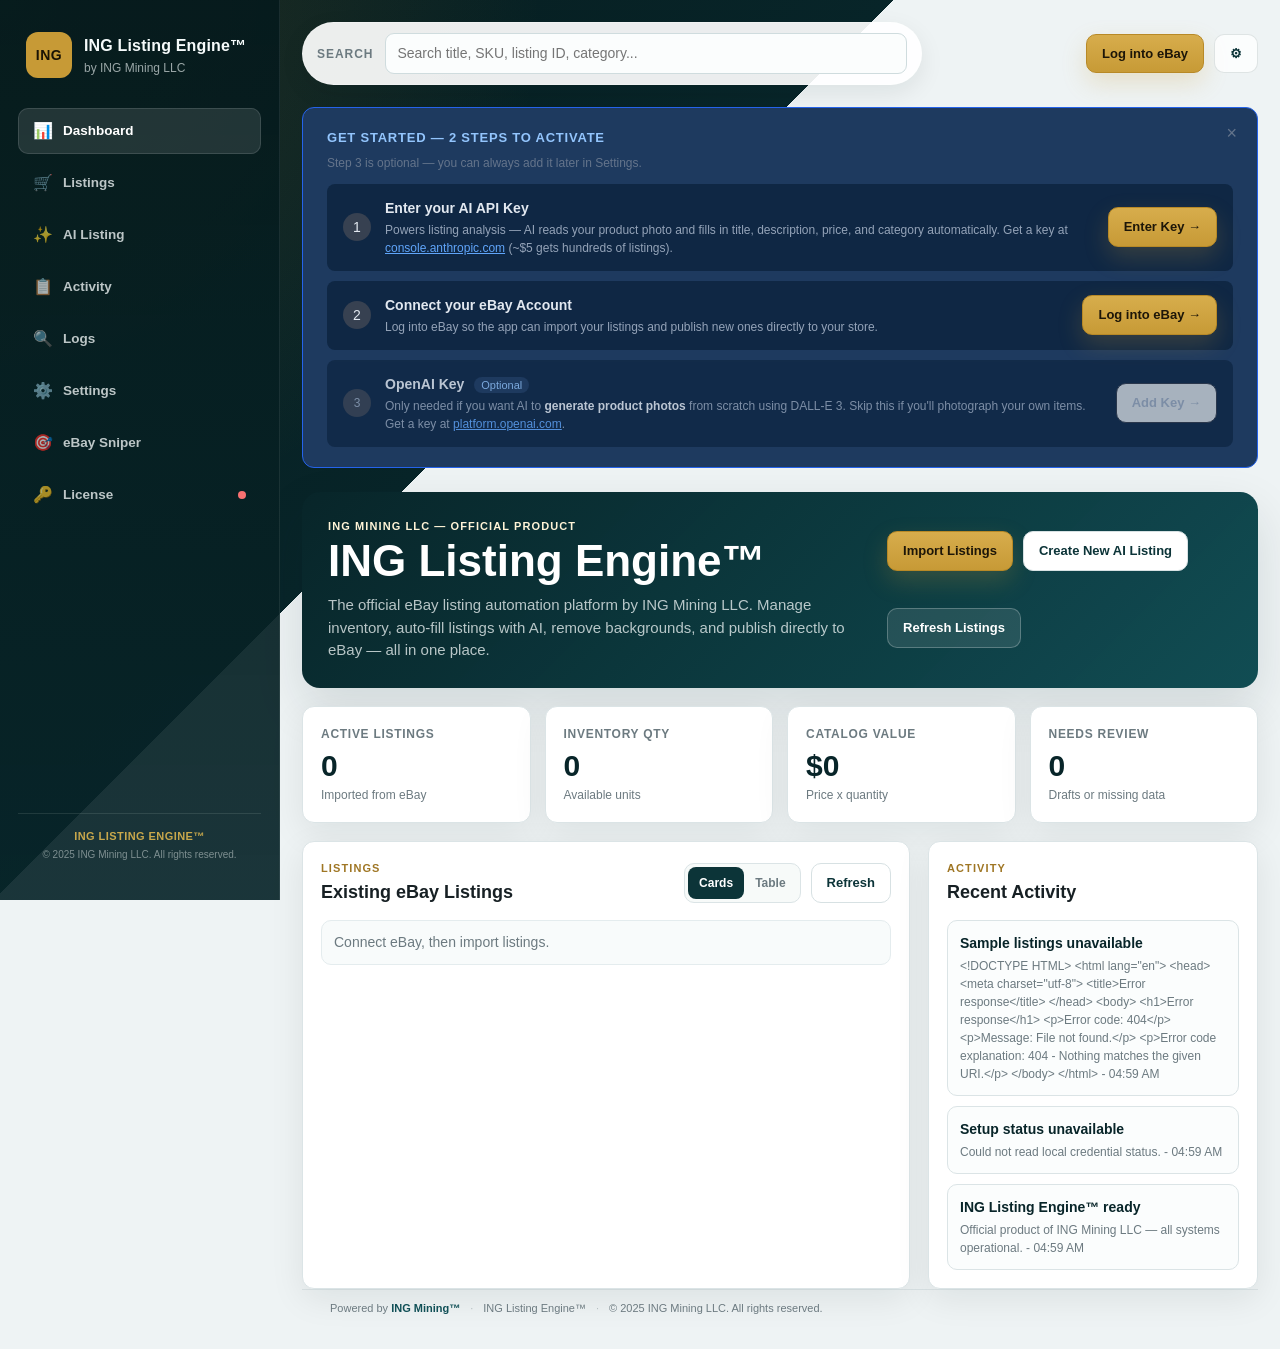
==== commit b5a3c14b: "Add sold-comps pricing research, listing modify/sniper features, and inglisting.com site + eBay OAut" ====
--- a/ING eBay AutoLister/wwwroot/index.html
+++ b/ING eBay AutoLister/wwwroot/index.html
@@ -5,7 +5,7 @@
   <meta name="viewport" content="width=device-width, initial-scale=1.0" />
   <title>ING Listing Engine™ | ING Mining LLC</title>
   <link rel="icon" type="image/svg+xml" href="favicon.svg" />
-  <link rel="stylesheet" href="style.css?v=14" />
+  <link rel="stylesheet" href="style.css?v=22" />
 </head>
 <body>
   <div class="app-shell">
@@ -24,6 +24,7 @@
         <button class="nav-item" type="button" data-page="activity"><span class="nav-icon">📋</span>Activity</button>
         <button class="nav-item" type="button" data-page="logs"><span class="nav-icon">🔍</span>Logs</button>
         <button class="nav-item" type="button" data-page="settings"><span class="nav-icon">⚙️</span>Settings</button>
+        <button class="nav-item" type="button" data-page="sniper"><span class="nav-icon">🎯</span>eBay Sniper</button>
         <button class="nav-item nav-license" id="nav-license-btn" type="button" data-page="license"><span class="nav-icon">🔑</span>License<span id="nav-license-dot" class="nav-license-dot dot-off"></span></button>
       </nav>
       <div class="sidebar-footer">
@@ -39,13 +40,11 @@
           <input id="global-search" type="search" placeholder="Search title, SKU, listing ID, category..." />
         </div>
         <div class="topbar-actions">
-          <span id="trial-badge" class="badge badge-warn hidden" title="Trial status"></span>
-          <span id="license-badge" class="badge badge-off" title="License status">Unlicensed</span>
-          <span id="auth-status" class="badge badge-off">Not connected to eBay</span>
-          <button id="btn-paste-token" class="btn btn-primary" type="button">Paste eBay Token</button>
-          <button id="btn-connect" class="btn btn-ghost" type="button">OAuth Login</button>
+          <button id="btn-paste-token" class="btn btn-ghost hidden" type="button">Paste Token</button>
+          <button id="btn-connect" class="btn btn-primary" type="button">Log into eBay</button>
+          <span id="auth-status" class="badge badge-on hidden">✓ Connected to eBay</span>
           <button id="btn-disconnect" class="btn btn-ghost hidden" type="button">Disconnect</button>
-          <button id="btn-settings" class="btn btn-ghost" type="button" title="API credentials">Settings</button>
+          <button id="btn-settings" class="btn btn-ghost" type="button" title="Settings">⚙</button>
         </div>
       </header>
 
@@ -87,6 +86,47 @@
       </div>
 
       <section id="dashboard-section" class="dashboard-section">
+
+        <!-- Setup checklist — hidden once both steps complete -->
+        <div id="setup-checklist" class="hidden" style="background:#1e3a5f;border:1px solid #2563eb;border-radius:12px;padding:20px 24px;margin-bottom:24px;color:#e2e8f0;position:relative">
+          <button onclick="document.getElementById('setup-checklist').classList.add('hidden')" title="Dismiss" style="position:absolute;top:12px;right:12px;background:none;border:none;color:#64748b;font-size:18px;cursor:pointer;line-height:1;padding:4px 8px">&times;</button>
+          <p style="font-size:13px;font-weight:700;color:#93c5fd;text-transform:uppercase;letter-spacing:.06em;margin-bottom:14px">Get Started — 2 steps to activate</p>
+          <p style="font-size:12px;color:#64748b;margin-bottom:12px;margin-top:-8px">Step 3 is optional — you can always add it later in Settings.</p>
+          <div style="display:flex;flex-direction:column;gap:10px">
+
+            <!-- Step 1: AI key -->
+            <div id="step1-row" style="display:flex;align-items:center;gap:14px;background:#0f2744;border-radius:8px;padding:14px 16px">
+              <div id="step1-icon" style="width:28px;height:28px;border-radius:50%;background:#374151;display:flex;align-items:center;justify-content:center;font-size:14px;flex-shrink:0">1</div>
+              <div style="flex:1">
+                <div style="font-weight:600;font-size:14px;margin-bottom:2px">Enter your AI API Key</div>
+                <div style="font-size:12px;color:#94a3b8">Powers listing analysis — AI reads your product photo and fills in title, description, price, and category automatically. Get a key at <a href="https://console.anthropic.com/settings/keys" target="_blank" style="color:#60a5fa">console.anthropic.com</a> (~$5 gets hundreds of listings).</div>
+              </div>
+              <button id="step1-btn" onclick="document.getElementById('setup-overlay').classList.remove('hidden')" class="btn btn-primary" type="button" style="flex-shrink:0;white-space:nowrap">Enter Key →</button>
+            </div>
+
+            <!-- Step 2: eBay -->
+            <div id="step2-row" style="display:flex;align-items:center;gap:14px;background:#0f2744;border-radius:8px;padding:14px 16px">
+              <div id="step2-icon" style="width:28px;height:28px;border-radius:50%;background:#374151;display:flex;align-items:center;justify-content:center;font-size:14px;flex-shrink:0">2</div>
+              <div style="flex:1">
+                <div style="font-weight:600;font-size:14px;margin-bottom:2px">Connect your eBay Account</div>
+                <div style="font-size:12px;color:#94a3b8">Log into eBay so the app can import your listings and publish new ones directly to your store.</div>
+              </div>
+              <button id="step2-btn" onclick="$('btn-connect')?.click()" class="btn btn-primary" type="button" style="flex-shrink:0;white-space:nowrap">Log into eBay →</button>
+            </div>
+
+            <!-- Step 3: OpenAI (optional) -->
+            <div id="step3-row" style="display:flex;align-items:center;gap:14px;background:#0f2744;border-radius:8px;padding:14px 16px;opacity:.8">
+              <div id="step3-icon" style="width:28px;height:28px;border-radius:50%;background:#374151;display:flex;align-items:center;justify-content:center;font-size:12px;flex-shrink:0;color:#94a3b8">3</div>
+              <div style="flex:1">
+                <div style="font-weight:600;font-size:14px;margin-bottom:2px">OpenAI Key <span style="font-size:11px;font-weight:400;background:#1e3a5f;color:#93c5fd;padding:2px 7px;border-radius:10px;margin-left:6px">Optional</span></div>
+                <div style="font-size:12px;color:#94a3b8">Only needed if you want AI to <strong style="color:#e2e8f0">generate product photos</strong> from scratch using DALL-E 3. Skip this if you'll photograph your own items. Get a key at <a href="https://platform.openai.com/api-keys" target="_blank" style="color:#60a5fa">platform.openai.com</a>.</div>
+              </div>
+              <button id="step3-btn" onclick="document.getElementById('setup-overlay').classList.remove('hidden')" class="btn btn-ghost" type="button" style="flex-shrink:0;white-space:nowrap;border:1px solid #2d3748;color:#94a3b8">Add Key →</button>
+            </div>
+
+          </div>
+        </div>
+
         <div class="hero-panel">
           <div>
             <p class="eyebrow">ING Mining LLC — Official Product</p>
@@ -192,20 +232,83 @@
             <button id="nl-close" class="nl-close-btn" type="button" title="Close">✕</button>
           </div>
 
-          <!-- URL browser bar -->
+          <!-- Action cards — outcome-driven, not generic form fields -->
           <div class="nl-url-section">
-            <div class="nl-url-bar">
-              <div class="nl-url-icon">🔗</div>
-              <input id="nl-url-input" type="url" class="nl-url-input"
-                placeholder="Paste any product URL or eBay link — AI fills the form automatically" />
-              <button id="nl-url-go" class="nl-url-go" type="button">Analyze</button>
-            </div>
-            <div class="nl-url-bar nl-bulk-bar">
-              <div class="nl-url-icon" style="opacity:.7">📦</div>
-              <input id="nl-bulk-url-input" type="url" class="nl-url-input"
-                placeholder="Import multiple products — paste a collection or category page URL" />
-              <button id="nl-bulk-go" class="nl-url-go nl-bulk-go" type="button">Import All</button>
-            </div>
+
+            <div class="nl-action-card nl-action-card--hero">
+              <span class="nl-action-badge">Try this first</span>
+              <div class="nl-action-head">
+                <span class="nl-action-icon">🧠</span>
+                <span class="nl-action-title">AI Product Research</span>
+              </div>
+              <p class="nl-action-how">Type a product name</p>
+              <p class="nl-action-why">→ AI finds photos, specs, sold prices, and creates a complete listing</p>
+              <div class="nl-action-row">
+                <input id="nl-quickfill-input" type="text" class="nl-url-input"
+                  placeholder="e.g. &quot;RTX 6000 Ada 48GB&quot;" />
+                <button id="nl-quickfill-go" class="nl-url-go nl-quickfill-go" type="button">Auto-Fill</button>
+              </div>
+            </div>
+
+            <div class="nl-action-grid">
+              <div class="nl-action-card nl-action-card--url">
+                <div class="nl-action-head">
+                  <span class="nl-action-icon">🔗</span>
+                  <span class="nl-action-title">Import From URL</span>
+                </div>
+                <p class="nl-action-how">Paste any product page, supplier link, Amazon, Alibaba, or eBay listing</p>
+                <p class="nl-action-why">→ AI extracts everything and builds a complete listing</p>
+                <div class="nl-action-row">
+                  <input id="nl-url-input" type="url" class="nl-url-input" placeholder="Paste a product or eBay URL…" />
+                  <button id="nl-url-go" class="nl-url-go" type="button">Analyze</button>
+                </div>
+              </div>
+
+              <div class="nl-action-card nl-action-card--bulk">
+                <div class="nl-action-head">
+                  <span class="nl-action-icon">📦</span>
+                  <span class="nl-action-title">Bulk Catalog Import</span>
+                </div>
+                <p class="nl-action-how">Paste a category or supplier catalog URL</p>
+                <p class="nl-action-why">→ Generate listings for every product automatically</p>
+                <div class="nl-action-row">
+                  <input id="nl-bulk-url-input" type="url" class="nl-url-input" placeholder="Paste a collection or category page URL…" />
+                  <button id="nl-bulk-go" class="nl-url-go nl-bulk-go" type="button">Import All</button>
+                </div>
+              </div>
+
+              <div class="nl-action-card nl-action-card--assistant">
+                <div class="nl-action-head">
+                  <span class="nl-action-icon">✨</span>
+                  <span class="nl-action-title">AI Listing Assistant</span>
+                </div>
+                <p class="nl-action-how">Tell AI what to change</p>
+                <p class="nl-action-why">→ Improve SEO, rewrite descriptions, optimize pricing, or target different buyers</p>
+                <div class="nl-action-row">
+                  <input id="nl-ai-modify-input" type="text" class="nl-url-input nl-ai-modify-input"
+                    placeholder="e.g. &quot;shorten the title&quot;, &quot;lower price 10%&quot;…" />
+                  <button id="nl-ai-modify-go" class="nl-url-go nl-ai-modify-go" type="button">Apply</button>
+                </div>
+              </div>
+            </div>
+          </div>
+
+          <div id="nl-sold-comps-strip" class="nl-sold-comps-strip hidden">
+            <button id="nl-sold-comps-close" class="nl-sold-comps-close" type="button" title="Dismiss">✕</button>
+            <div class="nl-sold-comps-head">
+              <span class="nl-sold-comps-glyph">📊</span>
+              <a id="nl-sold-comps-terapeak" class="nl-sold-comps-link" href="#" target="_blank" rel="noopener">Terapeak Research ↗</a>
+              <a id="nl-sold-comps-link" class="nl-sold-comps-link nl-sold-comps-link-secondary" href="#" target="_blank" rel="noopener">Plain Sold Search ↗</a>
+              <span id="nl-sold-comps-summary" class="nl-sold-comps-summary-text"></span>
+            </div>
+            <div id="nl-sold-comps-stats" class="nl-sold-comps-stats hidden">
+              <div class="nl-sold-comps-stat"><span class="nl-sold-comps-stat-val" id="nl-sold-comps-stat-avg">$0</span><span class="nl-sold-comps-stat-label">Average</span></div>
+              <div class="nl-sold-comps-stat"><span class="nl-sold-comps-stat-val" id="nl-sold-comps-stat-median">$0</span><span class="nl-sold-comps-stat-label">Median</span></div>
+              <div class="nl-sold-comps-stat"><span class="nl-sold-comps-stat-val" id="nl-sold-comps-stat-min">$0</span><span class="nl-sold-comps-stat-label">Low</span></div>
+              <div class="nl-sold-comps-stat"><span class="nl-sold-comps-stat-val" id="nl-sold-comps-stat-max">$0</span><span class="nl-sold-comps-stat-label">High</span></div>
+              <div class="nl-sold-comps-stat nl-sold-comps-stat-count"><span class="nl-sold-comps-stat-val" id="nl-sold-comps-stat-count">0</span><span class="nl-sold-comps-stat-label">Sold (60d)</span></div>
+            </div>
+            <div id="nl-sold-comp-list" class="nl-sold-comp-table"></div>
           </div>
 
           <div class="new-listing-body">
@@ -215,7 +318,7 @@
               <p class="nl-section-heading">Photo &amp; Analysis</p>
               <p class="nl-panel-label">Product Photo</p>
 
-              <div id="nl-drop-zone" class="nl-drop-zone" tabindex="0">
+              <div id="nl-drop-zone" class="nl-drop-zone" tabindex="0" contenteditable="true" spellcheck="false">
                 <div class="nl-drop-icon"></div>
                 <p class="nl-drop-title">Drop or paste a photo here</p>
                 <p class="nl-drop-sub">or <span class="link">click to browse</span> &nbsp;·&nbsp; JPG, PNG, WEBP</p>
@@ -336,16 +439,16 @@
                   <summary>Description</summary>
                   <div class="field">
                     <div class="desc-tab-bar">
-                      <button class="desc-tab active" data-desc-tab="edit" type="button">Edit HTML</button>
-                      <button class="desc-tab" data-desc-tab="text" type="button">Edit Text</button>
+                      <button class="desc-tab active" data-desc-tab="text" type="button">Edit Text</button>
+                      <button class="desc-tab" data-desc-tab="edit" type="button">Edit HTML</button>
                       <button class="desc-tab" data-desc-tab="preview" type="button">Preview</button>
                       <span class="desc-tab-hint">eBay-safe HTML &nbsp;<span class="char-count" id="nl-desc-count">0 / 4000</span></span>
                     </div>
-                    <div id="nl-desc-edit-wrap">
+                    <div id="nl-desc-edit-wrap" class="hidden">
                       <textarea id="nl-description" rows="10" placeholder="Full listing description. HTML is supported and rendered live in Preview."></textarea>
                     </div>
-                    <div id="nl-desc-text-wrap" class="hidden">
-                      <textarea id="nl-desc-text" rows="10" placeholder="Edit as plain text. Paragraphs (blank lines) are preserved when switching back to HTML."></textarea>
+                    <div id="nl-desc-text-wrap">
+                      <textarea id="nl-desc-text" rows="10" placeholder="Edit as plain text. Headings, bullet points, and styling are preserved when switching back to HTML."></textarea>
                     </div>
                     <div id="nl-desc-preview-wrap" class="hidden">
                       <div id="nl-desc-preview" class="nl-desc-preview"></div>
@@ -566,6 +669,59 @@
 
       </section>
 
+      <!-- ── eBay Sniper ─────────────────────────────────────────── -->
+      <section id="sniper-section" class="panel hidden">
+        <div class="panel-header">
+          <div>
+            <h2>🎯 eBay Sniper</h2>
+            <p style="font-size:13px;color:var(--muted);margin-top:2px">Track auctions and auto-bid in the final seconds to win at the lowest price.</p>
+          </div>
+          <button id="btn-sniper-add" class="btn btn-primary" type="button">+ Add Auction</button>
+        </div>
+
+        <!-- Add auction form -->
+        <div id="sniper-add-form" class="hidden" style="background:#1e2330;border:1px solid #2d3748;border-radius:12px;padding:20px 24px;margin-bottom:20px">
+          <h3 style="margin-bottom:16px;font-size:15px">Track New Auction</h3>
+          <div style="display:grid;grid-template-columns:1fr 1fr auto;gap:12px;align-items:end">
+            <div>
+              <label style="font-size:12px;font-weight:600;display:block;margin-bottom:5px">eBay Item URL or Item ID</label>
+              <input id="sniper-url-input" type="text" placeholder="https://www.ebay.com/itm/123456789 or 123456789" style="width:100%;padding:9px 12px;border:1px solid #374151;border-radius:8px;background:#0f1117;color:#e2e8f0;font-size:13px" />
+            </div>
+            <div>
+              <label style="font-size:12px;font-weight:600;display:block;margin-bottom:5px">Your Max Bid (USD)</label>
+              <input id="sniper-bid-input" type="number" min="0.01" step="0.01" placeholder="e.g. 125.00" style="width:100%;padding:9px 12px;border:1px solid #374151;border-radius:8px;background:#0f1117;color:#e2e8f0;font-size:13px" />
+            </div>
+            <div style="display:flex;gap:8px">
+              <button id="btn-sniper-submit" class="btn btn-primary" type="button">Track It</button>
+              <button id="btn-sniper-cancel" class="btn btn-ghost" type="button">Cancel</button>
+            </div>
+          </div>
+          <p style="font-size:11px;color:#64748b;margin-top:10px">⏱ Bid is placed automatically 8 seconds before the auction ends. You must be logged into eBay in this app.</p>
+        </div>
+
+        <!-- Snipes table -->
+        <div id="sniper-list-wrap">
+          <div id="sniper-empty" style="text-align:center;padding:60px 20px;color:#4b5563">
+            <div style="font-size:40px;margin-bottom:12px">🎯</div>
+            <div style="font-size:15px;font-weight:600;margin-bottom:6px">No auctions tracked yet</div>
+            <div style="font-size:13px">Click <strong>+ Add Auction</strong> and paste an eBay auction URL to get started.</div>
+          </div>
+          <table id="sniper-table" class="hidden" style="width:100%;border-collapse:collapse">
+            <thead>
+              <tr style="border-bottom:1px solid #2d3748;font-size:11px;color:#64748b;text-transform:uppercase;letter-spacing:.05em">
+                <th style="padding:10px 12px;text-align:left;font-weight:600">Item</th>
+                <th style="padding:10px 12px;text-align:left;font-weight:600">Ends</th>
+                <th style="padding:10px 12px;text-align:right;font-weight:600">Current Bid</th>
+                <th style="padding:10px 12px;text-align:right;font-weight:600">Your Max</th>
+                <th style="padding:10px 12px;text-align:center;font-weight:600">Status</th>
+                <th style="padding:10px 12px;text-align:center;font-weight:600"></th>
+              </tr>
+            </thead>
+            <tbody id="sniper-tbody"></tbody>
+          </table>
+        </div>
+      </section>
+
       <section id="settings-section" class="panel settings-panel hidden">
         <div class="panel-header">
           <div>
@@ -615,6 +771,20 @@
             &nbsp;&nbsp;
             <button id="pg-imggen-guide" class="btn btn-ghost small" type="button">Full Setup Guide</button>
           </p>
+        <!-- Terapeak — real sold-comp data via a saved logged-in session (no public API exists) -->
+        <div class="setup-section imggen-settings-card">
+          <h3>Terapeak (Sold Comps)</h3>
+          <p style="font-size:13px;color:var(--muted);margin-bottom:14px">
+            eBay doesn't offer a Terapeak API, so this logs into eBay once in a real browser window and saves that
+            session locally to read real sold-price data for Auto-Fill. Your eBay password is never seen or stored by this app.
+          </p>
+          <div class="imggen-test-row">
+            <button id="pg-terapeak-connect" class="btn btn-primary" type="button">Connect Terapeak</button>
+            <button id="pg-terapeak-disconnect" class="btn btn-secondary hidden" type="button">Disconnect</button>
+            <span id="pg-terapeak-status" class="sd-test-msg">Not connected — sold comps will show links only.</span>
+          </div>
+        </div>
+
         <!-- Listing Defaults — pre-filled into every new listing -->
         <div class="setup-section imggen-settings-card">
           <h3>Listing Defaults</h3>
@@ -976,36 +1146,37 @@
   <div id="setup-overlay" class="modal-overlay hidden">
     <div class="modal">
       <div class="modal-header">
-        <h2>API Credentials</h2>
+        <h2>Settings</h2>
         <button id="btn-close-setup" class="modal-close" type="button" title="Close">X</button>
       </div>
-      <p class="modal-desc">Credentials are saved locally on this machine and used only for the configured APIs.</p>
-
-      <div class="setup-section">
-        <h3>License</h3>
+      <p class="modal-desc" id="setup-modal-desc">Your keys are saved locally on this machine — never sent anywhere except the AI service you choose.</p>
+      <input id="s-license-key" type="hidden" value="" />
+
+      <div id="setup-preconfigured-notice" class="hidden" style="background:#f0fdf4;border:1px solid #86efac;border-radius:8px;padding:14px 16px;margin-bottom:16px;font-size:13px;color:#166534">
+        <strong>✓ eBay is pre-configured.</strong> Enter your Anthropic API key below, then click Save and Connect eBay.
+      </div>
+
+      <div class="setup-section" id="setup-ai-provider">
+        <h3>AI Key <span style="font-weight:400;font-size:13px;color:var(--muted)">— powers listing analysis &amp; auto-fill</span></h3>
+        <div style="background:#f8fafc;border:1px solid #e2e8f0;border-radius:8px;padding:12px 14px;margin-bottom:14px;font-size:13px;color:#374151;line-height:1.6">
+          <strong>What this does:</strong> When you drop a photo or scan an item, AI reads the image and automatically fills in the title, description, price estimate, category, and item specifics — so you don't have to type it all manually.<br><br>
+          <strong>You only need one key.</strong> Use <strong>Anthropic</strong> (recommended) <em>or</em> OpenAI — not both.
+          <ul style="margin:8px 0 0 16px;padding:0">
+            <li><strong>Anthropic Claude</strong> — best for listing analysis. ~$5 gets you hundreds of listings. <a href="https://console.anthropic.com/settings/keys" target="_blank" class="link-ext">Get key at console.anthropic.com</a></li>
+            <li style="margin-top:4px"><strong>OpenAI</strong> — alternative option, also supports DALL-E photo generation. <a href="https://platform.openai.com/api-keys" target="_blank" class="link-ext">Get key at platform.openai.com</a></li>
+          </ul>
+        </div>
         <div class="field">
-          <label>License Key</label>
-          <div style="display:flex;gap:8px;align-items:center">
-            <input id="s-license-key" type="text" placeholder="ING-FREE-XXXX or ING-PRO-XXXX" autocomplete="off" style="flex:1" />
-            <button id="btn-activate-license" class="btn btn-secondary" type="button">Activate</button>
-          </div>
-        </div>
-        <div id="license-activate-msg" class="sd-test-msg" style="margin-top:6px"></div>
-      </div>
-
-      <div class="setup-section">
-        <h3>AI Provider</h3>
+          <label>Anthropic API Key <span class="hint-inline">— recommended</span></label>
+          <input id="s-anthropic-key" type="password" placeholder="sk-ant-..." autocomplete="off" />
+        </div>
         <div class="field">
-          <label>Anthropic API Key <span class="hint-inline">— listing analysis</span> <a href="https://console.anthropic.com/settings/keys" target="_blank" class="link-ext">Get key</a></label>
-          <input id="s-anthropic-key" type="password" placeholder="sk-ant-..." autocomplete="off" />
-        </div>
-        <div class="field">
-          <label>OpenAI API Key <span class="hint-inline">— AI product photo generation (DALL-E 3)</span> <a href="https://platform.openai.com/api-keys" target="_blank" class="link-ext">Get key</a></label>
+          <label>OpenAI API Key <span class="hint-inline">— optional alternative (also enables DALL-E photo generation)</span></label>
           <input id="s-openai-key" type="password" placeholder="sk-..." autocomplete="off" />
         </div>
       </div>
 
-      <div class="setup-section">
+      <div class="setup-section" id="setup-ebay-developer">
         <h3>eBay Developer</h3>
         <div class="setup-env">
           <label class="toggle-label">
@@ -1029,14 +1200,12 @@
           <label>RuName <span class="hint-inline">Sandbox only; Production uses the RuName you configured</span></label>
           <input id="s-runame" type="text" placeholder="YourName-AppName-PRD-xxxxxxxx" autocomplete="off" />
         </div>
-        <p class="modal-note">Production OAuth uses the RuName saved above. Configure that RuName's accepted URL in your eBay developer portal, then complete the OAuth flow and paste the full redirect URL below.</p>
-        <div class="field">
-          <label>Paste eBay OAuth Redirect URL</label>
-          <textarea id="s-oauth-redirect-url" rows="3" placeholder="https://your-oauth-redirect-url?code=...&state=..." autocomplete="off"></textarea>
-        </div>
-        <div class="modal-actions compact-actions">
-          <div id="oauth-redirect-msg"></div>
-          <button id="btn-exchange-oauth-redirect" class="btn btn-secondary" type="button">Exchange Production OAuth URL</button>
+        <div id="ebay-oauth-step" class="hidden" style="margin-top:16px;padding:16px;background:#0f2a1a;border:1px solid #166534;border-radius:10px">
+          <p style="font-size:13px;font-weight:700;color:#4ade80;margin-bottom:8px">Step 2 — Copy the URL and click below</p>
+          <p style="font-size:12px;color:#86efac;margin-bottom:12px">eBay opened in a new tab. Log in, then eBay will redirect you to inglisting.com. <strong>Copy the URL from that page</strong> (Ctrl+A, Ctrl+C in the address bar), then click the button below.</p>
+          <button id="btn-paste-and-connect" class="btn btn-primary" type="button" style="width:100%;font-size:15px;padding:12px">📋 I've Logged In — Paste &amp; Connect</button>
+          <div id="oauth-redirect-msg" style="margin-top:8px;font-size:12px"></div>
+          <textarea id="s-oauth-redirect-url" rows="2" placeholder="Or paste the full redirect URL here manually…" autocomplete="off" style="width:100%;margin-top:10px;padding:8px;border:1px solid #374151;border-radius:6px;background:#0f1117;color:#e2e8f0;font-size:12px;resize:vertical"></textarea>
         </div>
         <div class="field">
           <label>User Token <span class="hint-inline">optional</span></label>
@@ -1234,6 +1403,6 @@
 
   <!-- Trial paywall removed — app is freeware -->
 
-  <script src="app.js?v=14"></script>
+  <script src="app.js?v=22"></script>
 </body>
 </html>
--- a/ING eBay AutoLister/wwwroot/style.css
+++ b/ING eBay AutoLister/wwwroot/style.css
@@ -836,52 +836,6 @@
   border-radius: 4px;
 }
 
-/* ── Trial paywall ──────────────────────────────────────────────── */
-.trial-paywall {
-  position: fixed; inset: 0;
-  background: rgba(6,27,29,.85);
-  backdrop-filter: blur(4px);
-  z-index: 9999;
-  display: flex; align-items: center; justify-content: center;
-  padding: 20px;
-}
-.trial-paywall.hidden { display: none !important; }
-
-.trial-paywall-box {
-  background: var(--card);
-  border-radius: 16px;
-  padding: 36px 32px 28px;
-  max-width: 520px; width: 100%;
-  box-shadow: 0 24px 64px rgba(0,0,0,.45);
-  text-align: center;
-}
-.trial-paywall-icon  { font-size: 40px; margin-bottom: 12px; }
-.trial-paywall-title { font-size: 22px; font-weight: 800; margin-bottom: 8px; }
-.trial-paywall-sub   { font-size: 14px; color: var(--muted); line-height: 1.6; margin-bottom: 24px; }
-
-.trial-paywall-tiers {
-  display: grid; grid-template-columns: 1fr 1fr; gap: 14px;
-  margin-bottom: 20px; text-align: left;
-}
-.trial-tier-card {
-  border: 1.5px solid var(--line); border-radius: 10px;
-  padding: 16px; position: relative;
-}
-.trial-tier-pro   { border-color: var(--gold); }
-.trial-tier-badge {
-  position: absolute; top: -1px; right: 12px;
-  background: var(--gold); color: #fff;
-  font-size: 10px; font-weight: 700; letter-spacing: .05em;
-  padding: 2px 8px; border-radius: 0 0 6px 6px; text-transform: uppercase;
-}
-.trial-tier-name   { font-size: 15px; font-weight: 700; margin-bottom: 4px; }
-.trial-tier-price  { font-size: 20px; font-weight: 800; color: var(--gold-dark); }
-.trial-tier-price span { font-size: 12px; font-weight: 500; color: var(--muted); }
-.trial-tier-status.expired { font-size: 12px; color: var(--danger); font-weight: 600; }
-.trial-tier-features { list-style: none; margin-top: 10px; display: flex; flex-direction: column; gap: 6px; }
-.trial-tier-features li { font-size: 12px; color: var(--ink); padding-left: 16px; position: relative; }
-.trial-tier-features li::before { content: '✓'; position: absolute; left: 0; color: var(--success); font-weight: 700; }
-
 .badge-warn { background: #fff4d7; color: #a66b14; border: 1px solid #fde68a; }
 .link-btn { background: none; border: none; padding: 0; color: var(--gold-dark); text-decoration: underline; cursor: pointer; font: inherit; }
 
@@ -1918,22 +1872,69 @@
   flex-shrink: 0;
   border-bottom: 1px solid var(--line);
   background: #ffffff;
-}
-
-.nl-url-bar {
-  display: flex;
-  align-items: center;
-  gap: 8px;
-  padding: 10px 16px;
-  background: transparent;
-  border-bottom: none;
-  flex-shrink: 0;
-}
-
-.nl-url-icon {
-  font-size: 16px;
-  flex-shrink: 0;
-  opacity: .6;
+  padding: 18px 16px 14px;
+  display: flex;
+  flex-direction: column;
+  gap: 14px;
+}
+
+.nl-action-grid {
+  display: grid;
+  grid-template-columns: repeat(3, 1fr);
+  gap: 12px;
+}
+@media (max-width: 980px) {
+  .nl-action-grid { grid-template-columns: 1fr; }
+}
+
+.nl-action-card {
+  position: relative;
+  border: 1.5px solid var(--line);
+  border-radius: 14px;
+  padding: 13px 16px;
+  background: var(--soft);
+  display: flex;
+  flex-direction: column;
+  gap: 3px;
+}
+
+.nl-action-head   { display: flex; align-items: center; gap: 8px; }
+.nl-action-icon   { font-size: 18px; line-height: 1; }
+.nl-action-title  { font-size: 14.5px; font-weight: 800; color: var(--ink); letter-spacing: -.01em; }
+.nl-action-how    { font-size: 12px; color: var(--muted); margin: 0; }
+.nl-action-why    { font-size: 12.5px; font-weight: 700; margin: 2px 0 8px; color: var(--teal-700); }
+.nl-action-row    { display: flex; align-items: center; gap: 8px; margin-top: auto; }
+
+.nl-action-card--assistant .nl-action-why { color: #7c3aed; }
+.nl-action-card--hero      .nl-action-why { color: var(--gold-dark); }
+
+/* Hero card (AI Product Research) — the headline feature, made impossible to miss */
+.nl-action-card--hero {
+  background: linear-gradient(135deg, #fff8e6 0%, #fffaf0 100%);
+  border: 2px solid var(--gold);
+  box-shadow: 0 0 0 4px rgba(199,154,54,.12), 0 10px 26px rgba(199,154,54,.2);
+  padding: 20px 22px 18px;
+}
+.nl-action-card--hero .nl-action-icon  { font-size: 26px; }
+.nl-action-card--hero .nl-action-title { font-size: 19px; }
+.nl-action-card--hero .nl-action-how   { font-size: 14.5px; color: var(--ink); font-weight: 600; margin-top: 2px; }
+.nl-action-card--hero .nl-action-why   { font-size: 15.5px; margin-bottom: 12px; }
+.nl-action-card--hero .nl-url-input    { height: 44px; font-size: 15px; border-width: 2px; }
+.nl-action-card--hero .nl-url-go       { height: 44px; padding: 0 26px; font-size: 14.5px; }
+
+.nl-action-badge {
+  position: absolute;
+  top: -11px;
+  left: 20px;
+  background: var(--gold);
+  color: #fff;
+  font-size: 10.5px;
+  font-weight: 800;
+  letter-spacing: .05em;
+  text-transform: uppercase;
+  padding: 3px 11px;
+  border-radius: 20px;
+  box-shadow: 0 2px 6px rgba(0,0,0,.18);
 }
 
 .nl-url-input {
@@ -1969,8 +1970,134 @@
 .nl-url-go:hover    { opacity: .85; }
 .nl-url-go:disabled { opacity: .5; cursor: default; }
 
-.nl-bulk-bar { border-top: 1px solid var(--line); background: #f7fbfb; }
 .nl-bulk-go  { background: var(--teal-700) !important; }
+
+.nl-quickfill-go   { background: var(--gold) !important; color: #fff !important; }
+.nl-quickfill-go:hover   { opacity: .88; }
+.nl-quickfill-go.loading { opacity: .6; cursor: wait; }
+
+.nl-sold-comps-strip {
+  position: relative;
+  border-top: 1px solid var(--line);
+  background: linear-gradient(135deg, #0c3438 0%, #115057 55%, #0d5c63 100%);
+  padding: 20px 48px 20px 22px;
+  animation: nlSoldCompsIn .2s ease-out;
+}
+@keyframes nlSoldCompsIn { from { opacity: 0; transform: translateY(-4px); } to { opacity: 1; transform: translateY(0); } }
+
+.nl-sold-comps-strip.loading .nl-sold-comps-glyph { animation: nlSpinPulse 1s ease-in-out infinite; }
+@keyframes nlSpinPulse { 0%, 100% { opacity: 1; } 50% { opacity: .35; } }
+
+.nl-sold-comps-close {
+  position: absolute;
+  top: 10px;
+  right: 12px;
+  width: 22px;
+  height: 22px;
+  border: none;
+  background: transparent;
+  color: rgba(255,255,255,.6);
+  font-size: 13px;
+  cursor: pointer;
+  border-radius: 50%;
+  line-height: 1;
+}
+.nl-sold-comps-close:hover { background: rgba(255,255,255,.12); color: #fff; }
+
+.nl-sold-comps-head {
+  display: flex;
+  align-items: center;
+  gap: 24px;
+  margin-bottom: 14px;
+  font-size: 15px;
+}
+.nl-sold-comps-glyph { font-size: 22px; margin-right: 2px; }
+.nl-sold-comps-summary-text { font-weight: 700; color: #fff; letter-spacing: .01em; margin-left: auto; }
+.nl-sold-comps-link {
+  color: var(--gold-soft);
+  font-weight: 700;
+  font-size: 15px;
+  text-decoration: none;
+  white-space: nowrap;
+  padding: 4px 0;
+}
+.nl-sold-comps-link:hover { text-decoration: underline; color: #fff; }
+.nl-sold-comps-link.hidden { display: none; }
+.nl-sold-comps-link-secondary { color: rgba(255,255,255,.7); font-weight: 600; padding-left: 4px; border-left: 1px solid rgba(255,255,255,.2); margin-left: -4px; }
+
+.nl-sold-comps-stats {
+  display: flex;
+  gap: 10px;
+  margin-bottom: 10px;
+}
+.nl-sold-comps-stat {
+  flex: 1;
+  background: rgba(255,255,255,.08);
+  border: 1px solid rgba(255,255,255,.12);
+  border-radius: 10px;
+  padding: 8px 10px;
+  display: flex;
+  flex-direction: column;
+  gap: 2px;
+  text-align: center;
+}
+.nl-sold-comps-stat-val   { font-size: 21px; font-weight: 800; color: var(--gold-soft); letter-spacing: -.01em; }
+.nl-sold-comps-stat-label { font-size: 11.5px; text-transform: uppercase; letter-spacing: .07em; color: rgba(255,255,255,.65); }
+.nl-sold-comps-stat-count .nl-sold-comps-stat-val { color: #fff; }
+
+.nl-sold-comp-table {
+  max-height: 220px;
+  overflow-y: auto;
+  display: flex;
+  flex-direction: column;
+  gap: 4px;
+  padding-right: 4px;
+}
+.nl-sold-comp-table:empty { display: none; }
+.nl-sold-comp-row {
+  display: grid;
+  grid-template-columns: 32px 1fr auto auto;
+  align-items: center;
+  gap: 10px;
+  padding: 6px 10px;
+  border-radius: 8px;
+  background: rgba(255,255,255,.05);
+  text-decoration: none;
+  transition: background .12s;
+}
+.nl-sold-comp-row:hover { background: rgba(255,255,255,.13); }
+.nl-sold-comp-thumb {
+  width: 28px;
+  height: 28px;
+  border-radius: 6px;
+  object-fit: cover;
+  background: rgba(255,255,255,.1);
+  flex-shrink: 0;
+}
+.nl-sold-comp-thumb-empty {
+  display: flex;
+  align-items: center;
+  justify-content: center;
+  font-size: 13px;
+}
+.nl-sold-comp-title {
+  color: #fff;
+  font-size: 14px;
+  overflow: hidden;
+  text-overflow: ellipsis;
+  white-space: nowrap;
+}
+.nl-sold-comp-date  { color: rgba(255,255,255,.6); font-size: 13px; white-space: nowrap; }
+.nl-sold-comp-price { color: var(--gold-soft); font-weight: 700; font-size: 15px; white-space: nowrap; }
+
+.nl-ai-modify-input:focus { border-color: #7c3aed !important; }
+.nl-ai-modify-input::placeholder { color: #9d8fc0; }
+.nl-ai-modify-go {
+  background: #7c3aed !important;
+  color: #fff !important;
+}
+.nl-ai-modify-go:hover   { opacity: .88; }
+.nl-ai-modify-go.loading { opacity: .6; cursor: wait; }
 
 .new-listing-body {
   display: grid;
@@ -2024,6 +2151,10 @@
   cursor: pointer;
   background: #fff;
   transition: border-color .15s, background .15s;
+  /* contenteditable (needed so the browser offers a right-click "Paste") but not a real text field */
+  caret-color: transparent;
+  outline: none;
+  user-select: none;
 }
 
 .nl-drop-zone:hover,
@@ -2219,8 +2350,8 @@
 
 .nl-photo-slot:hover { border-color: var(--gold); }
 .nl-photo-slot.drag-over { border-color: var(--gold); background: rgba(255,195,0,0.06); }
-.nl-photo-slot.has-image { border-style: solid; border-color: var(--line); cursor: default; }
-.nl-photo-slot.has-image:hover { border-color: var(--line); }
+.nl-photo-slot.has-image { border-style: solid; border-color: var(--line); cursor: pointer; }
+.nl-photo-slot.has-image:hover { border-color: var(--gold); }
 
 .nl-photo-slot img {
   position: absolute;
@@ -2740,3 +2871,185 @@
 .license-nag-inner strong { color: #c9a84c; }
 .license-nag-inner a { color: #7ec8e3; }
 .license-nag-inner .btn { flex-shrink: 0; }
+
+/* ── Photo Editor Modal ──────────────────────────────────────── */
+#photo-editor-modal {
+  position: fixed;
+  inset: 0;
+  z-index: 10000;
+  background: #111;
+  display: flex;
+  flex-direction: column;
+  font-family: inherit;
+}
+#photo-editor-modal.hidden { display: none; }
+
+.pe-header {
+  display: flex;
+  align-items: center;
+  gap: 2px;
+  padding: 8px 12px;
+  background: #1c1c1e;
+  border-bottom: 1px solid #2a2a2a;
+  flex-shrink: 0;
+  flex-wrap: wrap;
+}
+
+.pe-tab {
+  padding: 5px 13px;
+  border: 1px solid transparent;
+  border-radius: 6px;
+  background: transparent;
+  color: #888;
+  cursor: pointer;
+  font-size: 13px;
+  font-weight: 600;
+  white-space: nowrap;
+  transition: color .1s, background .1s;
+}
+.pe-tab:hover { color: #ddd; background: #2a2a2a; }
+.pe-tab.active { color: #fff; background: #2c2c2e; border-color: #ffc300; }
+
+.pe-spacer { flex: 1; min-width: 8px; }
+
+.pe-btn-save {
+  background: #ffc300;
+  color: #111;
+  border: none;
+  border-radius: 6px;
+  padding: 6px 18px;
+  font-weight: 700;
+  cursor: pointer;
+  font-size: 13px;
+  margin-left: 4px;
+}
+.pe-btn-save:hover { background: #e6b000; }
+.pe-btn-save:disabled { opacity: .5; cursor: default; }
+
+.pe-btn-cancel {
+  background: #2c2c2e;
+  color: #aaa;
+  border: 1px solid #3a3a3a;
+  border-radius: 6px;
+  padding: 6px 16px;
+  font-weight: 700;
+  cursor: pointer;
+  font-size: 13px;
+}
+.pe-btn-cancel:hover { color: #fff; }
+
+.pe-tool-panel {
+  padding: 8px 14px;
+  background: #1c1c1e;
+  border-bottom: 1px solid #2a2a2a;
+  flex-shrink: 0;
+  min-height: 46px;
+  display: flex;
+  align-items: center;
+  gap: 14px;
+  flex-wrap: wrap;
+}
+
+.pe-hint { color: #666; font-size: 12px; }
+
+.pe-btn-apply {
+  background: #ffc300;
+  color: #111;
+  border: none;
+  border-radius: 5px;
+  padding: 4px 14px;
+  font-weight: 700;
+  cursor: pointer;
+  font-size: 12px;
+}
+.pe-btn-apply:disabled { opacity: .35; cursor: default; }
+.pe-btn-apply:not(:disabled):hover { background: #e6b000; }
+
+.pe-btn-reset {
+  background: #2c2c2e;
+  color: #aaa;
+  border: 1px solid #3a3a3a;
+  border-radius: 5px;
+  padding: 4px 12px;
+  font-weight: 700;
+  cursor: pointer;
+  font-size: 12px;
+}
+.pe-btn-reset:hover { color: #fff; }
+
+.pe-adj-label {
+  display: flex;
+  align-items: center;
+  gap: 6px;
+  color: #bbb;
+  font-size: 12px;
+  font-weight: 600;
+  white-space: nowrap;
+}
+.pe-adj-label input[type=range] { width: 90px; cursor: pointer; accent-color: #ffc300; }
+.pe-adj-label input[type=color] {
+  width: 28px; height: 22px;
+  border: 1px solid #444;
+  border-radius: 3px;
+  cursor: pointer;
+  padding: 1px;
+  background: none;
+}
+
+.pe-filter-list { display: flex; gap: 6px; flex-wrap: wrap; }
+
+.pe-filter-btn {
+  padding: 4px 12px;
+  border: 1px solid #3a3a3a;
+  border-radius: 5px;
+  background: #2c2c2e;
+  color: #bbb;
+  cursor: pointer;
+  font-size: 12px;
+  font-weight: 600;
+}
+.pe-filter-btn:hover { color: #fff; border-color: #555; }
+.pe-filter-btn.active { color: #111; background: #ffc300; border-color: #ffc300; }
+
+.pe-canvas-area {
+  flex: 1;
+  display: flex;
+  align-items: center;
+  justify-content: center;
+  overflow: hidden;
+  background: #0d0d0d;
+  padding: 16px;
+}
+
+.pe-canvas-wrap {
+  position: relative;
+  display: inline-flex;
+  line-height: 0;
+}
+
+#pe-canvas {
+  display: block;
+  max-width: calc(100vw - 48px);
+  max-height: calc(100vh - 220px);
+  width: auto;
+  height: auto;
+  box-shadow: 0 4px 32px rgba(0,0,0,.6);
+  /* checkerboard pattern to show transparent areas */
+  background-color: #252525;
+  background-image:
+    linear-gradient(45deg, #3a3a3a 25%, transparent 25%),
+    linear-gradient(-45deg, #3a3a3a 25%, transparent 25%),
+    linear-gradient(45deg, transparent 75%, #3a3a3a 75%),
+    linear-gradient(-45deg, transparent 75%, #3a3a3a 75%);
+  background-size: 16px 16px;
+  background-position: 0 0, 0 8px, 8px -8px, -8px 0;
+}
+
+#pe-overlay {
+  position: absolute;
+  top: 0; left: 0;
+  width: 100%;
+  height: 100%;
+  display: block;
+  pointer-events: none;
+}
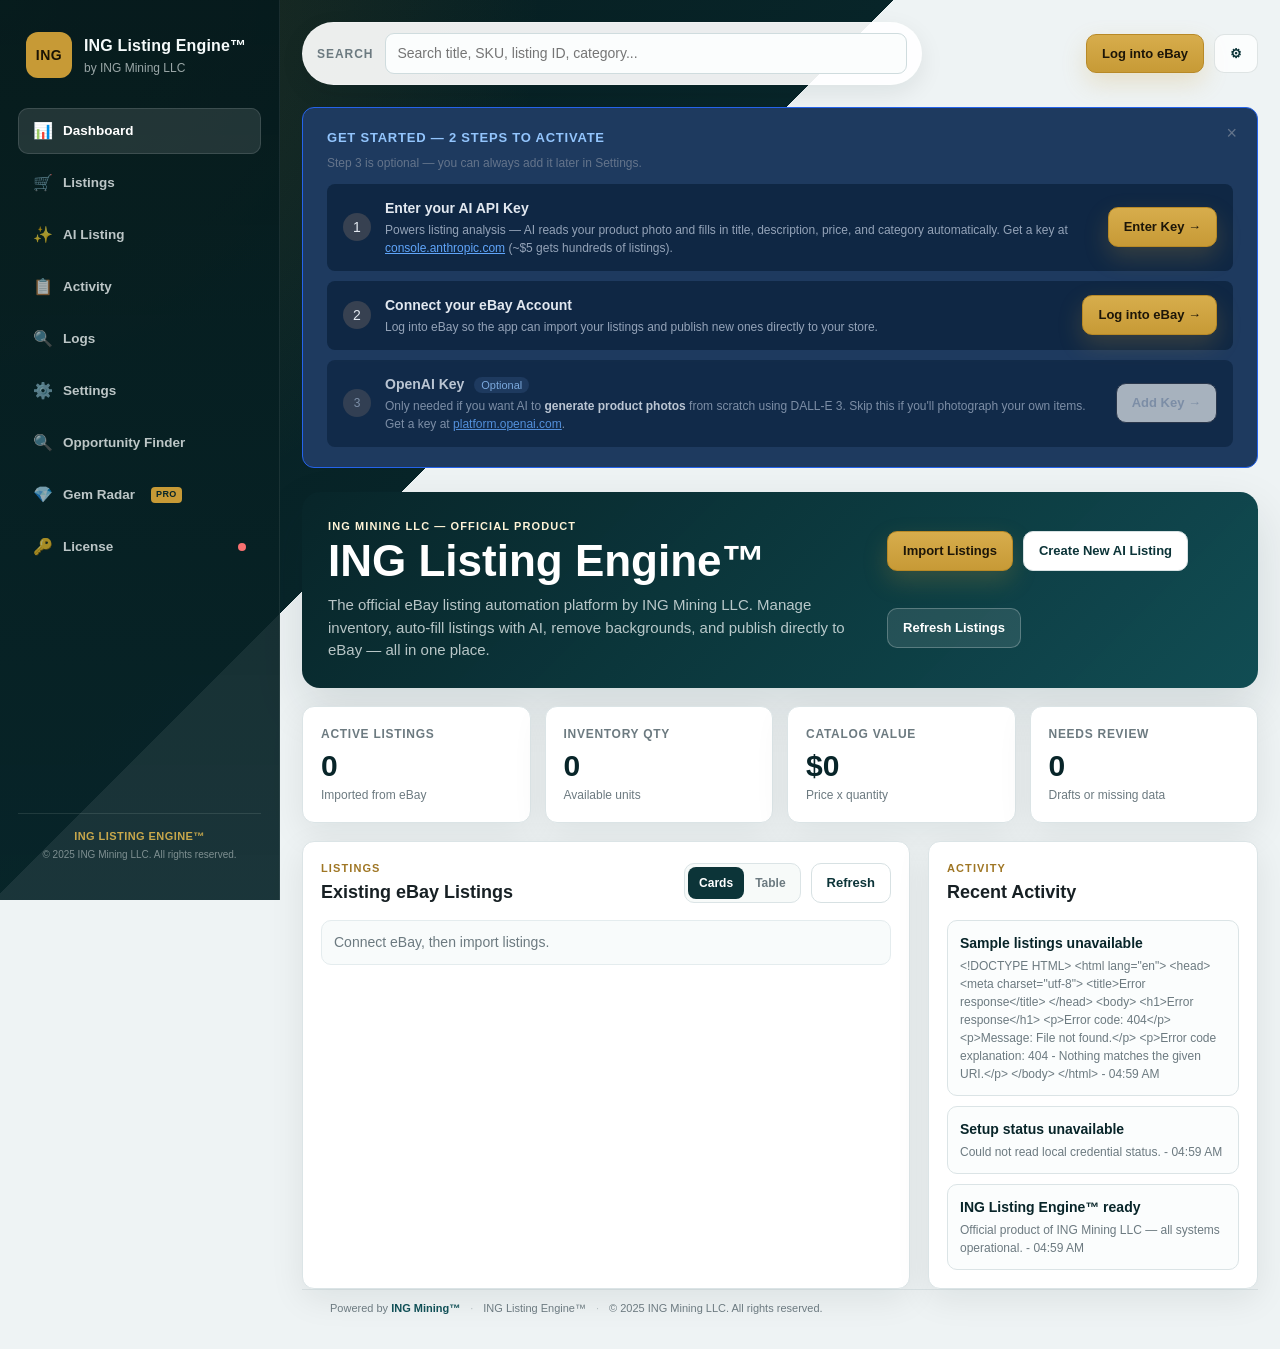
==== commit 48451875: "Add Gem Radar background scanner, Terapeak price cache, and revamp Opportunity Finder results - Fix " ====
--- a/ING eBay AutoLister/wwwroot/index.html
+++ b/ING eBay AutoLister/wwwroot/index.html
@@ -24,7 +24,8 @@
         <button class="nav-item" type="button" data-page="activity"><span class="nav-icon">📋</span>Activity</button>
         <button class="nav-item" type="button" data-page="logs"><span class="nav-icon">🔍</span>Logs</button>
         <button class="nav-item" type="button" data-page="settings"><span class="nav-icon">⚙️</span>Settings</button>
-        <button class="nav-item" type="button" data-page="sniper"><span class="nav-icon">🎯</span>eBay Sniper</button>
+        <button class="nav-item" type="button" data-page="opportunity"><span class="nav-icon">🔍</span>Opportunity Finder</button>
+        <button class="nav-item" type="button" data-page="gems"><span class="nav-icon">💎</span>Gem Radar<span class="nav-pro-badge">PRO</span></button>
         <button class="nav-item nav-license" id="nav-license-btn" type="button" data-page="license"><span class="nav-icon">🔑</span>License<span id="nav-license-dot" class="nav-license-dot dot-off"></span></button>
       </nav>
       <div class="sidebar-footer">
@@ -229,6 +230,7 @@
               <button id="nl-load-all-drafts-btn" class="nl-load-all-drafts-btn" type="button" title="Load all saved drafts as tabs">Open All Drafts</button>
               <button id="nl-clear-drafts-btn" class="nl-clear-drafts-btn" type="button" title="Delete all saved drafts and clear all tabs">Clear All</button>
             </div>
+            <button id="nl-home" class="nl-close-btn nl-home-btn" type="button" title="Back to Home">🏠</button>
             <button id="nl-close" class="nl-close-btn" type="button" title="Close">✕</button>
           </div>
 
@@ -669,56 +671,152 @@
 
       </section>
 
-      <!-- ── eBay Sniper ─────────────────────────────────────────── -->
-      <section id="sniper-section" class="panel hidden">
-        <div class="panel-header">
-          <div>
-            <h2>🎯 eBay Sniper</h2>
-            <p style="font-size:13px;color:var(--muted);margin-top:2px">Track auctions and auto-bid in the final seconds to win at the lowest price.</p>
-          </div>
-          <button id="btn-sniper-add" class="btn btn-primary" type="button">+ Add Auction</button>
-        </div>
-
-        <!-- Add auction form -->
-        <div id="sniper-add-form" class="hidden" style="background:#1e2330;border:1px solid #2d3748;border-radius:12px;padding:20px 24px;margin-bottom:20px">
-          <h3 style="margin-bottom:16px;font-size:15px">Track New Auction</h3>
-          <div style="display:grid;grid-template-columns:1fr 1fr auto;gap:12px;align-items:end">
+      <!-- ── Opportunity Finder (full-page overlay, like AI Listing) ── -->
+      <section id="opportunity-section" class="opportunity-overlay hidden">
+        <div class="opportunity-overlay-header">
+          <div class="opportunity-overlay-header-left">
+            <button id="opp-home" class="nl-close-btn nl-home-btn" type="button" title="Back to Home">🏠</button>
             <div>
-              <label style="font-size:12px;font-weight:600;display:block;margin-bottom:5px">eBay Item URL or Item ID</label>
-              <input id="sniper-url-input" type="text" placeholder="https://www.ebay.com/itm/123456789 or 123456789" style="width:100%;padding:9px 12px;border:1px solid #374151;border-radius:8px;background:#0f1117;color:#e2e8f0;font-size:13px" />
-            </div>
+              <div class="eyebrow">Opportunity Finder</div>
+              <h2>🔍 Surface What's Worth Listing Next</h2>
+            </div>
+          </div>
+          <div class="opportunity-overlay-header-actions">
+            <button id="opp-close" class="nl-close-btn" type="button" title="Close">✕</button>
+          </div>
+        </div>
+
+        <div class="opportunity-overlay-body">
+          <div id="opp-terapeak-banner" class="opp-terapeak-banner">
+            <span class="opp-terapeak-icon">🔗</span>
+            <span id="opp-terapeak-status" class="opp-terapeak-status">Checking Terapeak connection…</span>
+            <button id="opp-terapeak-connect" class="btn btn-primary hidden" type="button">Connect Terapeak</button>
+            <button id="opp-terapeak-disconnect" class="btn btn-secondary hidden" type="button">Disconnect</button>
+          </div>
+
+          <div class="opp-search-row">
+            <div class="opp-field opp-field-keyword">
+              <label for="opp-search-input">Keyword</label>
+              <input id="opp-search-input" type="text" placeholder="Search a keyword or product name…" />
+            </div>
+            <div class="opp-field">
+              <label for="opp-category-input">Category</label>
+              <input id="opp-category-input" type="text" placeholder="e.g. Video Games" />
+            </div>
+            <div class="opp-field">
+              <label for="opp-condition-select">Condition</label>
+              <select id="opp-condition-select">
+                <option value="">Any</option>
+                <option value="NEW">New</option>
+                <option value="USED">Used</option>
+                <option value="REFURBISHED">Refurbished</option>
+                <option value="FOR_PARTS">For Parts</option>
+              </select>
+            </div>
+            <div class="opp-field opp-field-price">
+              <label for="opp-min-price-input">Min Price</label>
+              <input id="opp-min-price-input" type="number" min="0" step="0.01" placeholder="Any" />
+            </div>
+            <div class="opp-field opp-field-price">
+              <label for="opp-max-price-input">Max Price</label>
+              <input id="opp-max-price-input" type="number" min="0" step="0.01" placeholder="Any" />
+            </div>
+            <div class="opp-field">
+              <label for="opp-listing-type-select">Listing Type</label>
+              <select id="opp-listing-type-select">
+                <option value="AUCTION">Auction</option>
+                <option value="FIXED_PRICE">Fixed Price</option>
+                <option value="BOTH">Both</option>
+              </select>
+            </div>
+            <button id="opp-find-btn" class="btn btn-primary opp-search-submit" type="button">🔍 Search</button>
+          </div>
+
+          <p class="opp-hint">AI cross-references live auctions ending soon against recent sold prices for the same keyword — surfacing high-demand items priced well below where they typically sell.</p>
+
+          <div id="opp-results" class="opp-results hidden">
+            <div id="opp-stats-grid" class="opp-stats-grid"></div>
+
+            <div class="opp-results-layout">
+              <aside class="opp-filters-panel">
+                <h4>Filters</h4>
+                <label class="opp-filter-chip"><input type="checkbox" id="opp-filter-underpriced" /> Underpriced only</label>
+                <label class="opp-filter-chip"><input type="checkbox" id="opp-filter-ending-soon" /> Auctions ending soon</label>
+                <label class="opp-filter-chip"><input type="checkbox" id="opp-filter-poor-titles" /> Poor titles</label>
+                <label class="opp-filter-chip"><input type="checkbox" id="opp-filter-misspelled" /> Misspelled titles</label>
+                <label class="opp-filter-chip"><input type="checkbox" id="opp-filter-poor-photos" /> Poor photos</label>
+                <label class="opp-filter-chip opp-filter-disabled" title="Coming soon"><input type="checkbox" disabled /> Low competition</label>
+                <label class="opp-filter-chip"><input type="checkbox" id="opp-filter-high-demand" /> High demand</label>
+                <label class="opp-filter-chip"><input type="checkbox" id="opp-filter-high-profit" /> High profit margin</label>
+                <label class="opp-filter-chip"><input type="checkbox" id="opp-filter-newly-listed" /> Newly listed</label>
+                <label class="opp-filter-chip opp-filter-disabled" title="Coming soon"><input type="checkbox" disabled /> Price drops</label>
+              </aside>
+
+              <div class="opp-results-main">
+                <div id="opp-results-summary" class="opp-results-summary"></div>
+                <div id="opp-results-list" class="opp-results-list"></div>
+              </div>
+            </div>
+          </div>
+
+          <div class="opportunity-grid">
+          <div class="opportunity-card">
+            <h3>📈 High Sell-Through</h3>
+            <p class="opportunity-empty">Coming soon — categories and items selling fastest relative to how many are listed.</p>
+          </div>
+          <div class="opportunity-card">
+            <h3>🧭 Low Competition</h3>
+            <p class="opportunity-empty">Coming soon — in-demand items with few active sellers.</p>
+          </div>
+          <div class="opportunity-card">
+            <h3>💰 Underpriced Auctions</h3>
+            <p class="opportunity-empty">Coming soon — live auctions trending below recent sold comps.</p>
+          </div>
+          <div class="opportunity-card">
+            <h3>🏷️ Title Trends</h3>
+            <p class="opportunity-empty">Coming soon — keywords and phrasing driving the most search traffic right now.</p>
+          </div>
+          <div class="opportunity-card">
+            <h3>🎯 Pricing Recommendations</h3>
+            <p class="opportunity-empty">Coming soon — suggested price adjustments for your active listings.</p>
+          </div>
+          <div class="opportunity-card">
+            <h3>🍂 Seasonal Demand</h3>
+            <p class="opportunity-empty">Coming soon — categories about to trend up or down with the season.</p>
+          </div>
+          </div>
+        </div>
+      </section>
+
+      <!-- ── Gem Radar (Pro, full-page overlay) ── -->
+      <section id="gems-section" class="opportunity-overlay hidden">
+        <div class="opportunity-overlay-header">
+          <div class="opportunity-overlay-header-left">
+            <button id="gems-home" class="nl-close-btn nl-home-btn" type="button" title="Back to Home">🏠</button>
             <div>
-              <label style="font-size:12px;font-weight:600;display:block;margin-bottom:5px">Your Max Bid (USD)</label>
-              <input id="sniper-bid-input" type="number" min="0.01" step="0.01" placeholder="e.g. 125.00" style="width:100%;padding:9px 12px;border:1px solid #374151;border-radius:8px;background:#0f1117;color:#e2e8f0;font-size:13px" />
-            </div>
-            <div style="display:flex;gap:8px">
-              <button id="btn-sniper-submit" class="btn btn-primary" type="button">Track It</button>
-              <button id="btn-sniper-cancel" class="btn btn-ghost" type="button">Cancel</button>
-            </div>
-          </div>
-          <p style="font-size:11px;color:#64748b;margin-top:10px">⏱ Bid is placed automatically 8 seconds before the auction ends. You must be logged into eBay in this app.</p>
-        </div>
-
-        <!-- Snipes table -->
-        <div id="sniper-list-wrap">
-          <div id="sniper-empty" style="text-align:center;padding:60px 20px;color:#4b5563">
-            <div style="font-size:40px;margin-bottom:12px">🎯</div>
-            <div style="font-size:15px;font-weight:600;margin-bottom:6px">No auctions tracked yet</div>
-            <div style="font-size:13px">Click <strong>+ Add Auction</strong> and paste an eBay auction URL to get started.</div>
-          </div>
-          <table id="sniper-table" class="hidden" style="width:100%;border-collapse:collapse">
-            <thead>
-              <tr style="border-bottom:1px solid #2d3748;font-size:11px;color:#64748b;text-transform:uppercase;letter-spacing:.05em">
-                <th style="padding:10px 12px;text-align:left;font-weight:600">Item</th>
-                <th style="padding:10px 12px;text-align:left;font-weight:600">Ends</th>
-                <th style="padding:10px 12px;text-align:right;font-weight:600">Current Bid</th>
-                <th style="padding:10px 12px;text-align:right;font-weight:600">Your Max</th>
-                <th style="padding:10px 12px;text-align:center;font-weight:600">Status</th>
-                <th style="padding:10px 12px;text-align:center;font-weight:600"></th>
-              </tr>
-            </thead>
-            <tbody id="sniper-tbody"></tbody>
-          </table>
+              <div class="eyebrow">Gem Radar <span class="nav-pro-badge">PRO</span></div>
+              <h2>💎 Flips Found While You Weren't Looking</h2>
+            </div>
+          </div>
+          <div class="opportunity-overlay-header-actions">
+            <button id="gems-close" class="nl-close-btn" type="button" title="Close">✕</button>
+          </div>
+        </div>
+
+        <div class="opportunity-overlay-body">
+          <p class="opp-hint">Runs continuously in the background across a rotating list of categories, cross-referencing real Terapeak sold comps — no keyword required. New gems appear here as the scanner finds them.</p>
+
+          <div id="gems-locked" class="gems-locked hidden">
+            <div class="gems-locked-icon">🔒</div>
+            <h3>Gem Radar is a Pro feature</h3>
+            <p>Upgrade to let the background scanner surface underpriced listings for you, across every category, all the time — not just when you remember to search.</p>
+            <button id="gems-upgrade-btn" class="btn btn-primary" type="button">See Pro Plans</button>
+          </div>
+
+          <div id="gems-content">
+            <div id="gems-status" class="opp-results-summary"></div>
+            <div id="gems-list" class="opp-results-list"></div>
+          </div>
         </div>
       </section>
 
--- a/ING eBay AutoLister/wwwroot/style.css
+++ b/ING eBay AutoLister/wwwroot/style.css
@@ -1535,6 +1535,10 @@
   right: 16px;
 }
 
+.new-listing-header .nl-home-btn {
+  right: 60px;
+}
+
 .nl-tab-bar {
   display: flex;
   align-items: flex-end;
@@ -3053,3 +3057,454 @@
   display: block;
   pointer-events: none;
 }
+
+/* ── Opportunity Finder (full-page overlay, like New Listing) ───────────── */
+.opportunity-overlay {
+  position: fixed;
+  inset: 0;
+  z-index: 900;
+  display: flex;
+  flex-direction: column;
+  background: var(--card);
+}
+
+.opportunity-overlay-header {
+  display: flex;
+  align-items: center;
+  justify-content: space-between;
+  gap: 16px;
+  padding: 16px 28px;
+  background: linear-gradient(90deg, var(--teal-900), var(--teal-800));
+  color: #fff;
+  flex-shrink: 0;
+  position: relative;
+}
+
+.opportunity-overlay-header-left {
+  display: flex;
+  align-items: center;
+  gap: 14px;
+}
+
+.opportunity-overlay-header .eyebrow {
+  color: rgba(255, 255, 255, .56);
+  font-size: 11px;
+  font-weight: 800;
+  text-transform: uppercase;
+  letter-spacing: .08em;
+  margin-bottom: 2px;
+}
+
+.opportunity-overlay-header h2 {
+  color: #fff;
+  font-size: 20px;
+  font-weight: 800;
+}
+
+.opportunity-overlay-header-actions {
+  display: flex;
+  gap: 8px;
+  flex-shrink: 0;
+}
+
+.opportunity-overlay-body {
+  flex: 1;
+  overflow-y: auto;
+  padding: 24px 28px 40px;
+}
+
+.nav-pro-badge {
+  display: inline-block;
+  font-size: 9px;
+  font-weight: 800;
+  letter-spacing: .04em;
+  color: #082529;
+  background: var(--gold, #c79a36);
+  border-radius: 4px;
+  padding: 1px 5px;
+  margin-left: 6px;
+  vertical-align: middle;
+}
+
+.gems-locked {
+  display: flex;
+  flex-direction: column;
+  align-items: center;
+  text-align: center;
+  gap: 8px;
+  padding: 48px 24px;
+  border: 1px dashed var(--line);
+  border-radius: 12px;
+  background: #f8fbfb;
+  max-width: 460px;
+  margin: 24px auto;
+}
+
+.gems-locked-icon { font-size: 32px; }
+.gems-locked h3 { font-size: 16px; color: var(--ink); }
+.gems-locked p { font-size: 13px; color: var(--muted); margin-bottom: 6px; }
+
+.opp-terapeak-banner {
+  display: flex;
+  align-items: center;
+  gap: 10px;
+  padding: 10px 16px;
+  margin-bottom: 18px;
+  border: 1px solid var(--border);
+  border-radius: 10px;
+  background: var(--card-alt, rgba(199, 154, 54, .08));
+  font-size: 13px;
+  font-weight: 600;
+}
+
+.opp-terapeak-icon { font-size: 15px; }
+
+.opp-terapeak-status {
+  flex: 1;
+  color: var(--text-muted, #6b7280);
+}
+
+.opp-search-row {
+  display: flex;
+  flex-wrap: wrap;
+  align-items: flex-end;
+  gap: 10px;
+  margin-bottom: 20px;
+}
+
+.opp-field {
+  display: flex;
+  flex-direction: column;
+  gap: 3px;
+  flex: 0 0 auto;
+}
+
+.opp-field label {
+  font-size: 10px;
+  font-weight: 700;
+  color: var(--muted);
+  text-transform: uppercase;
+  letter-spacing: .04em;
+}
+
+.opp-field input,
+.opp-field select {
+  padding: 9px 14px;
+  border: 1px solid var(--line);
+  border-radius: 10px;
+  background: #fff;
+  color: var(--ink);
+  font-size: 14px;
+  outline: 0;
+}
+
+.opp-field input:focus,
+.opp-field select:focus {
+  border-color: var(--gold);
+}
+
+.opp-field-keyword {
+  flex: 1 1 220px;
+  min-width: 180px;
+}
+
+.opp-field-keyword input {
+  width: 100%;
+}
+
+.opp-field-price input {
+  width: 100px;
+}
+
+.opp-search-submit {
+  flex: 0 0 auto;
+}
+
+.opp-hint {
+  font-size: 12px;
+  color: var(--muted);
+  margin: -10px 0 20px;
+}
+
+.opp-stats-grid {
+  display: grid;
+  grid-template-columns: repeat(auto-fit, minmax(150px, 1fr));
+  gap: 14px;
+  margin-bottom: 18px;
+}
+
+.opp-stats-grid .stat-card strong.good { color: var(--success); }
+.opp-stats-grid .stat-card strong.bad  { color: var(--danger); }
+
+.opp-stats-grid a.stat-card {
+  display: block;
+  text-decoration: none;
+  transition: box-shadow .15s ease, transform .15s ease;
+}
+
+.opp-stats-grid a.stat-card:hover {
+  box-shadow: 0 14px 40px rgba(6, 27, 29, .14);
+  transform: translateY(-1px);
+}
+
+.opp-stats-grid .stat-note {
+  overflow: hidden;
+  text-overflow: ellipsis;
+  white-space: nowrap;
+}
+
+.opp-results {
+  margin-bottom: 28px;
+}
+
+.opp-results-layout {
+  display: grid;
+  grid-template-columns: 200px 1fr;
+  gap: 20px;
+  align-items: start;
+}
+
+.opp-filters-panel {
+  display: flex;
+  flex-direction: column;
+  gap: 2px;
+  background: var(--card);
+  border: 1px solid var(--line);
+  border-radius: var(--radius);
+  padding: 14px;
+  position: sticky;
+  top: 0;
+}
+
+.opp-filters-panel h4 {
+  font-size: 11px;
+  font-weight: 800;
+  text-transform: uppercase;
+  letter-spacing: .06em;
+  color: var(--muted);
+  margin-bottom: 8px;
+}
+
+.opp-filter-chip {
+  display: flex;
+  align-items: center;
+  gap: 8px;
+  padding: 7px 6px;
+  border-radius: 8px;
+  font-size: 13px;
+  color: var(--ink);
+  cursor: pointer;
+}
+
+.opp-filter-chip:hover {
+  background: #f2f6f6;
+}
+
+.opp-filter-chip input {
+  accent-color: var(--gold);
+}
+
+.opp-filter-chip.opp-filter-disabled {
+  color: var(--muted);
+  cursor: default;
+}
+
+.opp-filter-chip.opp-filter-disabled:hover {
+  background: none;
+}
+
+.opp-results-main {
+  min-width: 0;
+}
+
+@media (max-width: 900px) {
+  .opp-results-layout {
+    grid-template-columns: 1fr;
+  }
+
+  .opp-filters-panel {
+    position: static;
+    flex-direction: row;
+    flex-wrap: wrap;
+    gap: 4px;
+  }
+}
+
+.opp-results-summary {
+  font-size: 13px;
+  color: var(--muted);
+  margin-bottom: 14px;
+  padding: 10px 14px;
+  background: #f8fbfb;
+  border: 1px solid var(--line);
+  border-radius: 10px;
+}
+
+.opp-results-summary strong { color: var(--ink); }
+
+.opp-results-list {
+  display: grid;
+  gap: 10px;
+}
+
+.opp-result-row {
+  display: grid;
+  grid-template-columns: 56px minmax(160px, 1fr) 150px 190px 60px;
+  align-items: center;
+  gap: 14px;
+  padding: 12px 16px;
+  border: 1px solid var(--line);
+  border-radius: 12px;
+  background: #fff;
+}
+
+.opp-result-thumb {
+  width: 56px;
+  height: 56px;
+  border-radius: 8px;
+  object-fit: cover;
+  background: #f1f5f5;
+}
+
+.opp-result-info { min-width: 0; }
+
+.opp-result-title {
+  font-size: 13px;
+  font-weight: 700;
+  color: var(--ink);
+  white-space: nowrap;
+  overflow: hidden;
+  text-overflow: ellipsis;
+}
+
+.opp-result-title a { color: inherit; }
+.opp-result-title a:hover { color: var(--gold-dark); }
+
+.opp-result-meta {
+  font-size: 11px;
+  color: var(--muted);
+  margin-top: 3px;
+}
+
+.opp-result-listing-type {
+  display: inline-block;
+  font-size: 9px;
+  font-weight: 800;
+  text-transform: uppercase;
+  letter-spacing: .04em;
+  color: var(--gold-dark);
+  background: rgba(199, 154, 54, .12);
+  border-radius: 4px;
+  padding: 1px 6px;
+  margin-right: 5px;
+}
+
+.opp-result-costs,
+.opp-result-value {
+  display: flex;
+  flex-direction: column;
+  gap: 2px;
+  font-size: 11px;
+  color: var(--muted);
+}
+
+.opp-cost-line {
+  display: flex;
+  justify-content: space-between;
+  gap: 8px;
+  white-space: nowrap;
+}
+
+.opp-cost-line strong {
+  font-weight: 700;
+  color: var(--ink);
+}
+
+.opp-cost-line.total strong { font-weight: 800; }
+
+.opp-cost-line.profit.good strong { color: #15803d; }
+.opp-cost-line.profit.bad  strong { color: #b91c1c; }
+.opp-cost-line.profit.flat strong { color: var(--muted); }
+
+.opp-verified-tag {
+  font-size: 9px;
+  font-weight: 700;
+  text-transform: uppercase;
+  letter-spacing: .03em;
+  white-space: nowrap;
+  margin-top: 2px;
+  align-self: flex-end;
+}
+
+.opp-verified-tag.opp-verified  { color: var(--success); }
+.opp-verified-tag.opp-estimate  { color: var(--muted); }
+
+.opp-result-score {
+  display: flex;
+  flex-direction: column;
+  align-items: center;
+  gap: 3px;
+}
+
+.opp-score-badge {
+  width: 40px;
+  height: 40px;
+  border-radius: 50%;
+  display: grid;
+  place-items: center;
+  font-size: 14px;
+  font-weight: 800;
+  background: #f1f5f5;
+  color: var(--muted);
+}
+
+.opp-score-badge.good { background: rgba(34,197,94,.14); color: #15803d; }
+.opp-score-badge.mid  { background: rgba(199,154,54,.16); color: var(--gold-dark); }
+.opp-score-badge.bad  { background: rgba(239,68,68,.1); color: #b91c1c; }
+
+.opp-result-score-label {
+  font-size: 9px;
+  font-weight: 700;
+  text-transform: uppercase;
+  letter-spacing: .04em;
+  color: var(--muted);
+}
+
+.opp-results-empty {
+  font-size: 13px;
+  color: var(--muted);
+  padding: 24px;
+  text-align: center;
+}
+
+.opp-results-filtered-note {
+  font-size: 12px;
+  font-weight: 700;
+  color: var(--muted);
+  margin-bottom: 8px;
+}
+
+.opportunity-grid {
+  display: grid;
+  grid-template-columns: repeat(auto-fit, minmax(260px, 1fr));
+  gap: 16px;
+}
+
+.opportunity-card {
+  border: 1px solid var(--line);
+  border-radius: 12px;
+  background: #f8fbfb;
+  padding: 20px 22px;
+}
+
+.opportunity-card h3 {
+  font-size: 15px;
+  color: var(--ink);
+  margin-bottom: 8px;
+}
+
+.opportunity-empty {
+  font-size: 13px;
+  color: var(--muted);
+  line-height: 1.6;
+}
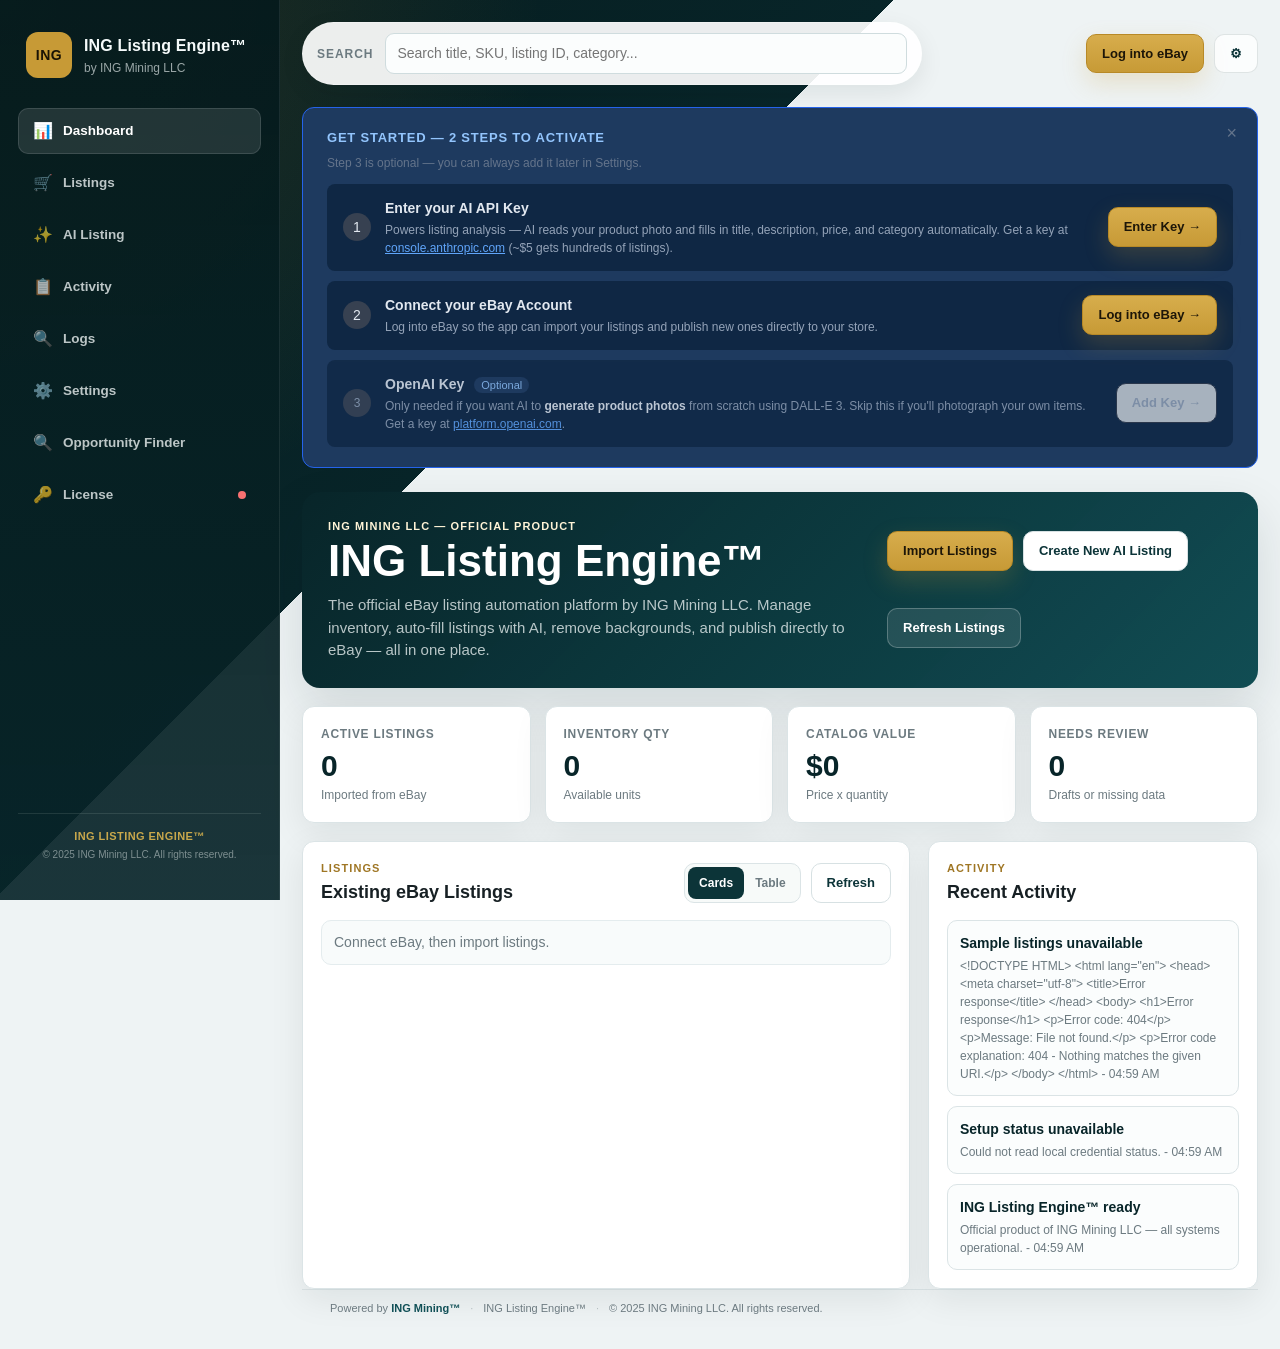
==== commit 7effb201: "Add real product-matching/pricing/scoring engine for Opportunity Finder Builds ProductNormalizer, Co" ====
--- a/ING eBay AutoLister/wwwroot/index.html
+++ b/ING eBay AutoLister/wwwroot/index.html
@@ -25,7 +25,6 @@
         <button class="nav-item" type="button" data-page="logs"><span class="nav-icon">🔍</span>Logs</button>
         <button class="nav-item" type="button" data-page="settings"><span class="nav-icon">⚙️</span>Settings</button>
         <button class="nav-item" type="button" data-page="opportunity"><span class="nav-icon">🔍</span>Opportunity Finder</button>
-        <button class="nav-item" type="button" data-page="gems"><span class="nav-icon">💎</span>Gem Radar<span class="nav-pro-badge">PRO</span></button>
         <button class="nav-item nav-license" id="nav-license-btn" type="button" data-page="license"><span class="nav-icon">🔑</span>License<span id="nav-license-dot" class="nav-license-dot dot-off"></span></button>
       </nav>
       <div class="sidebar-footer">
@@ -690,14 +689,44 @@
           <div id="opp-terapeak-banner" class="opp-terapeak-banner">
             <span class="opp-terapeak-icon">🔗</span>
             <span id="opp-terapeak-status" class="opp-terapeak-status">Checking Terapeak connection…</span>
-            <button id="opp-terapeak-connect" class="btn btn-primary hidden" type="button">Connect Terapeak</button>
-            <button id="opp-terapeak-disconnect" class="btn btn-secondary hidden" type="button">Disconnect</button>
+            <button id="opp-terapeak-connect" class="btn btn-primary small hidden" type="button">Connect Terapeak</button>
+            <button id="opp-terapeak-disconnect" class="btn btn-secondary small hidden" type="button">Disconnect</button>
+          </div>
+
+          <div class="opp-supplier-panel">
+            <h3 class="opp-supplier-heading">📦 Supplier File Analyzer</h3>
+            <p class="opp-hint">Drop or paste a supplier price list or product photo — AI extracts every product and wholesale cost, then checks real eBay sold-comp data to estimate dropship profit.</p>
+
+            <div id="opp-supplier-drop-zone" class="nl-drop-zone" tabindex="0" contenteditable="true" spellcheck="false">
+              <div class="nl-drop-icon"></div>
+              <p class="nl-drop-title">Drop or paste a price list / product photo here</p>
+              <p class="nl-drop-sub">or <span class="link">click to browse</span> &nbsp;·&nbsp; JPG, PNG, WEBP</p>
+              <p class="nl-drop-hint">AI extracts products and prices them against real sold comps</p>
+              <input id="opp-supplier-file-input" type="file" accept="image/*" hidden />
+            </div>
+
+            <div id="opp-supplier-preview-wrap" class="nl-preview-wrap hidden">
+              <img id="opp-supplier-preview-img" alt="Supplier file preview" />
+              <div style="display:flex;gap:6px;flex-wrap:wrap;margin-top:6px">
+                <button id="opp-supplier-btn-clear" class="btn btn-ghost small" type="button">Clear</button>
+                <button id="opp-supplier-btn-reanalyze" class="btn btn-ghost small hidden" type="button">Re-analyze</button>
+              </div>
+            </div>
+
+            <div id="opp-supplier-results" class="hidden">
+              <div id="opp-supplier-summary" class="opp-results-summary"></div>
+              <div id="opp-supplier-list" class="opp-results-list"></div>
+            </div>
           </div>
 
           <div class="opp-search-row">
             <div class="opp-field opp-field-keyword">
               <label for="opp-search-input">Keyword</label>
               <input id="opp-search-input" type="text" placeholder="Search a keyword or product name…" />
+            </div>
+            <div class="opp-field">
+              <label for="opp-seller-input">Seller</label>
+              <input id="opp-seller-input" type="text" placeholder="eBay username (optional)" />
             </div>
             <div class="opp-field">
               <label for="opp-category-input">Category</label>
@@ -729,10 +758,13 @@
                 <option value="BOTH">Both</option>
               </select>
             </div>
+            <div class="opp-field opp-field-checkbox">
+              <label><input id="opp-include-illiquid" type="checkbox" /> Include slow/stale-moving results</label>
+            </div>
             <button id="opp-find-btn" class="btn btn-primary opp-search-submit" type="button">🔍 Search</button>
           </div>
 
-          <p class="opp-hint">AI cross-references live auctions ending soon against recent sold prices for the same keyword — surfacing high-demand items priced well below where they typically sell.</p>
+          <p class="opp-hint">AI cross-references live auctions ending soon against recent sold prices for the same keyword — surfacing high-demand items priced well below where they typically sell. Add a Seller username to analyze one seller's own listings instead of the open market.</p>
 
           <div id="opp-results" class="opp-results hidden">
             <div id="opp-stats-grid" class="opp-stats-grid"></div>
@@ -745,14 +777,40 @@
                 <label class="opp-filter-chip"><input type="checkbox" id="opp-filter-poor-titles" /> Poor titles</label>
                 <label class="opp-filter-chip"><input type="checkbox" id="opp-filter-misspelled" /> Misspelled titles</label>
                 <label class="opp-filter-chip"><input type="checkbox" id="opp-filter-poor-photos" /> Poor photos</label>
-                <label class="opp-filter-chip opp-filter-disabled" title="Coming soon"><input type="checkbox" disabled /> Low competition</label>
+                <label class="opp-filter-chip"><input type="checkbox" id="opp-filter-low-competition" /> Low competition</label>
                 <label class="opp-filter-chip"><input type="checkbox" id="opp-filter-high-demand" /> High demand</label>
                 <label class="opp-filter-chip"><input type="checkbox" id="opp-filter-high-profit" /> High profit margin</label>
+                <label class="opp-filter-chip"><input type="checkbox" id="opp-filter-high-throughput" /> High sell-through</label>
                 <label class="opp-filter-chip"><input type="checkbox" id="opp-filter-newly-listed" /> Newly listed</label>
+                <label class="opp-filter-chip"><input type="checkbox" id="opp-filter-exclude-low-confidence" /> Exclude low-confidence</label>
+                <label class="opp-filter-chip"><input type="checkbox" id="opp-filter-exclude-parts-only" /> Exclude parts-only</label>
+                <label class="opp-filter-chip"><input type="checkbox" id="opp-filter-exclude-no-exact-model" /> Exclude non-exact-model</label>
                 <label class="opp-filter-chip opp-filter-disabled" title="Coming soon"><input type="checkbox" disabled /> Price drops</label>
+
+                <h4>Minimums / Maximums</h4>
+                <label class="opp-range-filter">Min ROI % <input type="number" id="opp-min-roi" placeholder="Any" /></label>
+                <label class="opp-range-filter">Min net profit $ <input type="number" id="opp-min-net-profit" placeholder="Any" /></label>
+                <label class="opp-range-filter">Min confidence <input type="number" id="opp-min-confidence" min="0" max="100" placeholder="Any" /></label>
+                <label class="opp-range-filter">Min sell-through % <input type="number" id="opp-min-sell-through" placeholder="Any" /></label>
+                <label class="opp-range-filter">Max days to sell <input type="number" id="opp-max-days-to-sell" placeholder="Any" /></label>
               </aside>
 
               <div class="opp-results-main">
+                <div class="opp-results-toolbar">
+                  <label for="opp-sort-select">Sort by</label>
+                  <select id="opp-sort-select">
+                    <option value="opportunityScore">Opportunity Score</option>
+                    <option value="confidenceScore">Confidence</option>
+                    <option value="totalProfit">Total profit</option>
+                    <option value="netProfit">Net profit</option>
+                    <option value="roiPercent">ROI</option>
+                    <option value="sellThroughPercent">Sell-through</option>
+                    <option value="velocity">Sales velocity</option>
+                    <option value="totalCost">Supplier cost</option>
+                    <option value="expectedSalePrice">Expected sale price</option>
+                    <option value="daysToSell">Days to sell</option>
+                  </select>
+                </div>
                 <div id="opp-results-summary" class="opp-results-summary"></div>
                 <div id="opp-results-list" class="opp-results-list"></div>
               </div>
@@ -762,60 +820,35 @@
           <div class="opportunity-grid">
           <div class="opportunity-card">
             <h3>📈 High Sell-Through</h3>
-            <p class="opportunity-empty">Coming soon — categories and items selling fastest relative to how many are listed.</p>
+            <div id="insight-sell-through" class="opportunity-insight-list">
+              <p class="opportunity-empty">Loading…</p>
+            </div>
           </div>
           <div class="opportunity-card">
             <h3>🧭 Low Competition</h3>
-            <p class="opportunity-empty">Coming soon — in-demand items with few active sellers.</p>
+            <div id="insight-low-competition" class="opportunity-insight-list">
+              <p class="opportunity-empty">Loading…</p>
+            </div>
           </div>
           <div class="opportunity-card">
             <h3>💰 Underpriced Auctions</h3>
-            <p class="opportunity-empty">Coming soon — live auctions trending below recent sold comps.</p>
-          </div>
-          <div class="opportunity-card">
-            <h3>🏷️ Title Trends</h3>
-            <p class="opportunity-empty">Coming soon — keywords and phrasing driving the most search traffic right now.</p>
+            <div id="insight-underpriced" class="opportunity-insight-list">
+              <p class="opportunity-empty">Run a search above to see underpriced auctions here.</p>
+            </div>
           </div>
           <div class="opportunity-card">
             <h3>🎯 Pricing Recommendations</h3>
-            <p class="opportunity-empty">Coming soon — suggested price adjustments for your active listings.</p>
+            <div id="insight-pricing-recs" class="opportunity-insight-list">
+              <p class="opportunity-empty">Loading…</p>
+            </div>
           </div>
           <div class="opportunity-card">
             <h3>🍂 Seasonal Demand</h3>
-            <p class="opportunity-empty">Coming soon — categories about to trend up or down with the season.</p>
-          </div>
-          </div>
-        </div>
-      </section>
-
-      <!-- ── Gem Radar (Pro, full-page overlay) ── -->
-      <section id="gems-section" class="opportunity-overlay hidden">
-        <div class="opportunity-overlay-header">
-          <div class="opportunity-overlay-header-left">
-            <button id="gems-home" class="nl-close-btn nl-home-btn" type="button" title="Back to Home">🏠</button>
-            <div>
-              <div class="eyebrow">Gem Radar <span class="nav-pro-badge">PRO</span></div>
-              <h2>💎 Flips Found While You Weren't Looking</h2>
-            </div>
-          </div>
-          <div class="opportunity-overlay-header-actions">
-            <button id="gems-close" class="nl-close-btn" type="button" title="Close">✕</button>
-          </div>
-        </div>
-
-        <div class="opportunity-overlay-body">
-          <p class="opp-hint">Runs continuously in the background across a rotating list of categories, cross-referencing real Terapeak sold comps — no keyword required. New gems appear here as the scanner finds them.</p>
-
-          <div id="gems-locked" class="gems-locked hidden">
-            <div class="gems-locked-icon">🔒</div>
-            <h3>Gem Radar is a Pro feature</h3>
-            <p>Upgrade to let the background scanner surface underpriced listings for you, across every category, all the time — not just when you remember to search.</p>
-            <button id="gems-upgrade-btn" class="btn btn-primary" type="button">See Pro Plans</button>
-          </div>
-
-          <div id="gems-content">
-            <div id="gems-status" class="opp-results-summary"></div>
-            <div id="gems-list" class="opp-results-list"></div>
+            <p class="opportunity-subnote">General retail seasonality patterns, not live trend data.</p>
+            <div id="insight-seasonal" class="opportunity-insight-list">
+              <p class="opportunity-empty">Loading…</p>
+            </div>
+          </div>
           </div>
         </div>
       </section>
@@ -1221,7 +1254,6 @@
             <button type="submit" id="btn-post" class="btn btn-primary btn-large">Preview Draft</button>
             <button type="button" id="btn-create-ebay-draft" class="btn btn-secondary btn-large hidden">Create eBay Draft</button>
             <button type="button" id="btn-update" class="btn btn-primary btn-large hidden">Save Changes</button>
-            <button type="button" id="btn-revise-ebay" class="btn btn-danger btn-large hidden">Revise eBay</button>
             <button type="button" id="btn-new-listing" class="btn btn-ghost hidden">New Listing</button>
           </div>
 
--- a/ING eBay AutoLister/wwwroot/style.css
+++ b/ING eBay AutoLister/wwwroot/style.css
@@ -3113,37 +3113,6 @@
   padding: 24px 28px 40px;
 }
 
-.nav-pro-badge {
-  display: inline-block;
-  font-size: 9px;
-  font-weight: 800;
-  letter-spacing: .04em;
-  color: #082529;
-  background: var(--gold, #c79a36);
-  border-radius: 4px;
-  padding: 1px 5px;
-  margin-left: 6px;
-  vertical-align: middle;
-}
-
-.gems-locked {
-  display: flex;
-  flex-direction: column;
-  align-items: center;
-  text-align: center;
-  gap: 8px;
-  padding: 48px 24px;
-  border: 1px dashed var(--line);
-  border-radius: 12px;
-  background: #f8fbfb;
-  max-width: 460px;
-  margin: 24px auto;
-}
-
-.gems-locked-icon { font-size: 32px; }
-.gems-locked h3 { font-size: 16px; color: var(--ink); }
-.gems-locked p { font-size: 13px; color: var(--muted); margin-bottom: 6px; }
-
 .opp-terapeak-banner {
   display: flex;
   align-items: center;
@@ -3288,20 +3257,23 @@
 .opp-filter-chip {
   display: flex;
   align-items: center;
+  justify-content: flex-start;
   gap: 8px;
   padding: 7px 6px;
   border-radius: 8px;
   font-size: 13px;
+  font-weight: 500;
   color: var(--ink);
   cursor: pointer;
 }
 
+.opp-filter-chip input {
+  flex-shrink: 0;
+  accent-color: var(--gold);
+}
+
 .opp-filter-chip:hover {
   background: #f2f6f6;
-}
-
-.opp-filter-chip input {
-  accent-color: var(--gold);
 }
 
 .opp-filter-chip.opp-filter-disabled {
@@ -3484,6 +3456,195 @@
   margin-bottom: 8px;
 }
 
+/* ── Range filters (min ROI / net profit / confidence / sell-through, max days to sell) ──────── */
+.opp-range-filter {
+  display: flex;
+  flex-direction: column;
+  gap: 3px;
+  padding: 6px;
+  font-size: 11px;
+  font-weight: 600;
+  color: var(--muted);
+}
+
+.opp-range-filter input {
+  border: 1px solid var(--line);
+  border-radius: 6px;
+  padding: 5px 8px;
+  font-size: 12px;
+  color: var(--ink);
+}
+
+/* ── Sort toolbar above the results list ──────────────────────────────────────────────────── */
+.opp-results-toolbar {
+  display: flex;
+  align-items: center;
+  gap: 8px;
+  margin-bottom: 10px;
+  font-size: 12px;
+  color: var(--muted);
+}
+
+.opp-results-toolbar select {
+  border: 1px solid var(--line);
+  border-radius: 6px;
+  padding: 5px 8px;
+  font-size: 12px;
+  color: var(--ink);
+}
+
+/* ── Confidence badge (next to the Opportunity Score badge) ──────────────────────────────────── */
+.opp-confidence-badge {
+  width: 32px;
+  height: 32px;
+  border-radius: 50%;
+  display: grid;
+  place-items: center;
+  font-size: 12px;
+  font-weight: 800;
+  background: #f1f5f5;
+  color: var(--muted);
+}
+
+.opp-confidence-badge.good     { background: rgba(34,197,94,.14); color: #15803d; }
+.opp-confidence-badge.mid-good { background: rgba(199,154,54,.16); color: var(--gold-dark); }
+.opp-confidence-badge.mid      { background: rgba(199,154,54,.10); color: var(--muted); }
+.opp-confidence-badge.bad      { background: rgba(239,68,68,.1); color: #b91c1c; }
+
+/* ── Expandable "how this was scored" panel ───────────────────────────────────────────────────── */
+.opp-details-toggle {
+  background: none;
+  border: none;
+  padding: 4px 0 0;
+  font-size: 11px;
+  font-weight: 700;
+  color: var(--gold-dark);
+  cursor: pointer;
+}
+
+.opp-details-toggle:hover { text-decoration: underline; }
+
+.opp-result-details {
+  grid-column: 1 / -1;
+  border-top: 1px solid var(--line);
+  margin-top: 10px;
+  padding-top: 10px;
+}
+
+.opp-details-grid {
+  display: grid;
+  grid-template-columns: repeat(auto-fit, minmax(150px, 1fr));
+  gap: 8px 16px;
+  font-size: 11px;
+  color: var(--muted);
+}
+
+.opp-details-grid > div {
+  display: flex;
+  justify-content: space-between;
+  gap: 8px;
+}
+
+.opp-details-grid strong {
+  font-weight: 700;
+  color: var(--ink);
+}
+
+.opp-disagreement {
+  font-size: 12px;
+  font-weight: 600;
+  color: var(--gold-dark);
+  background: rgba(199,154,54,.10);
+  border-radius: 8px;
+  padding: 8px 10px;
+  margin-bottom: 10px;
+}
+
+.opp-score-explanation {
+  list-style: none;
+  margin-top: 10px;
+  padding: 0;
+  display: flex;
+  flex-direction: column;
+  gap: 4px;
+  font-size: 12px;
+}
+
+.opp-score-explanation .opp-reason { color: #15803d; }
+.opp-score-explanation .opp-warning { color: #b91c1c; }
+
+/* Flags Title/Description as the likely source of an eBay "improper words / policy violation"
+   rejection — see nlHighlightPolicyIssues in app.js. Applies to inputs, textareas, and the
+   rendered description preview alike since any of them may be the visible one at the time. */
+.field-flagged {
+  border: 2px solid var(--danger, #dc2626) !important;
+  background: rgba(220, 38, 38, .06) !important;
+  animation: field-flagged-pulse 1.2s ease-in-out 2;
+}
+@keyframes field-flagged-pulse {
+  0%, 100% { box-shadow: 0 0 0 0 rgba(220, 38, 38, .35); }
+  50%      { box-shadow: 0 0 0 6px rgba(220, 38, 38, 0); }
+}
+
+.opp-supplier-panel {
+  border: 1px solid var(--line);
+  border-radius: 12px;
+  background: #f8fbfb;
+  padding: 20px 22px;
+  margin-bottom: 20px;
+}
+
+.opp-supplier-heading {
+  font-size: 16px;
+  color: var(--ink);
+  margin-bottom: 4px;
+}
+
+.opp-supplier-panel .nl-drop-zone { margin-top: 12px; }
+
+/* Supplier rows have no thumbnail (unlike live-listing opp-result-row), so the info
+   column reclaims that space instead of leaving a blank 56px gutter. */
+.opp-supplier-row {
+  grid-template-columns: minmax(220px, 1.4fr) 150px 190px 110px !important;
+}
+.opp-supplier-row .opp-result-score {
+  flex-direction: column;
+  align-items: stretch;
+}
+
+.opp-comp-toggle { margin-top: 8px; }
+
+.opp-liquidity-unknown { color: var(--muted); font-weight: 500; font-size: 11px; }
+
+.opp-comp-panel {
+  margin-top: 10px;
+  border: 1px solid var(--line);
+  border-radius: 8px;
+  overflow-x: auto;
+  max-width: 100%;
+}
+.opp-comp-table {
+  width: 100%;
+  border-collapse: collapse;
+  font-size: 12px;
+}
+.opp-comp-table th, .opp-comp-table td {
+  padding: 6px 10px;
+  text-align: left;
+  border-bottom: 1px solid var(--line);
+  white-space: nowrap;
+}
+.opp-comp-table th {
+  color: var(--muted);
+  font-weight: 600;
+  background: var(--card-alt, rgba(0,0,0,.02));
+}
+.opp-comp-table td:first-child {
+  white-space: normal;
+  max-width: 320px;
+}
+.opp-comp-table tr:last-child td { border-bottom: none; }
+
 .opportunity-grid {
   display: grid;
   grid-template-columns: repeat(auto-fit, minmax(260px, 1fr));
@@ -3508,3 +3669,55 @@
   color: var(--muted);
   line-height: 1.6;
 }
+
+.opportunity-subnote {
+  font-size: 11px;
+  color: var(--muted);
+  font-style: italic;
+  line-height: 1.5;
+  margin-bottom: 10px;
+}
+
+.opportunity-insight-list {
+  display: flex;
+  flex-direction: column;
+  gap: 8px;
+}
+
+.opportunity-insight-row {
+  display: flex;
+  justify-content: space-between;
+  align-items: baseline;
+  gap: 10px;
+  font-size: 12px;
+  padding-bottom: 8px;
+  border-bottom: 1px solid var(--line);
+}
+
+.opportunity-insight-row:last-child { border-bottom: none; padding-bottom: 0; }
+
+.opportunity-insight-row a {
+  color: var(--ink);
+  font-weight: 600;
+  text-decoration: none;
+  white-space: nowrap;
+  overflow: hidden;
+  text-overflow: ellipsis;
+}
+
+.opportunity-insight-row a:hover { color: var(--gold-dark); text-decoration: underline; }
+
+.opportunity-insight-label {
+  color: var(--ink);
+  font-weight: 600;
+  text-transform: capitalize;
+}
+
+.opportunity-insight-value {
+  font-weight: 800;
+  white-space: nowrap;
+  flex-shrink: 0;
+}
+
+.opportunity-insight-value.good { color: #15803d; }
+.opportunity-insight-value.bad  { color: #b91c1c; }
